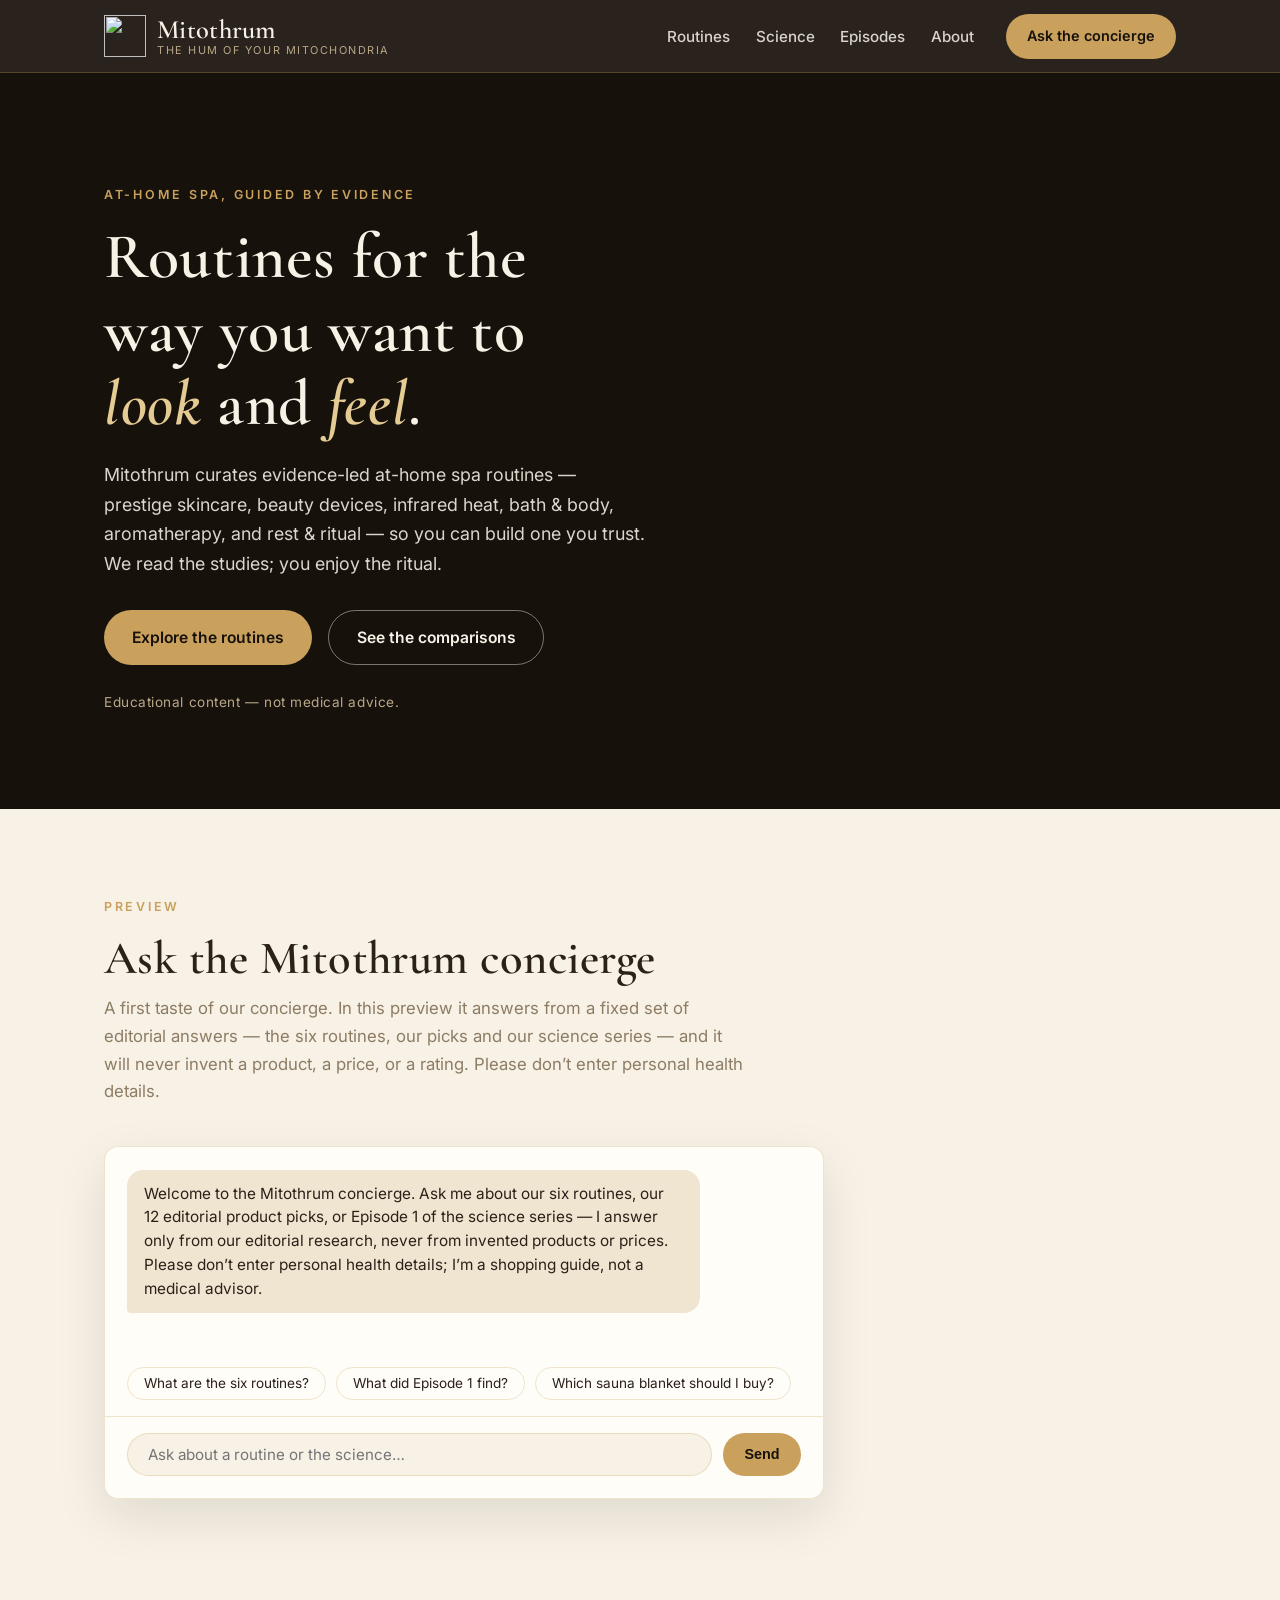
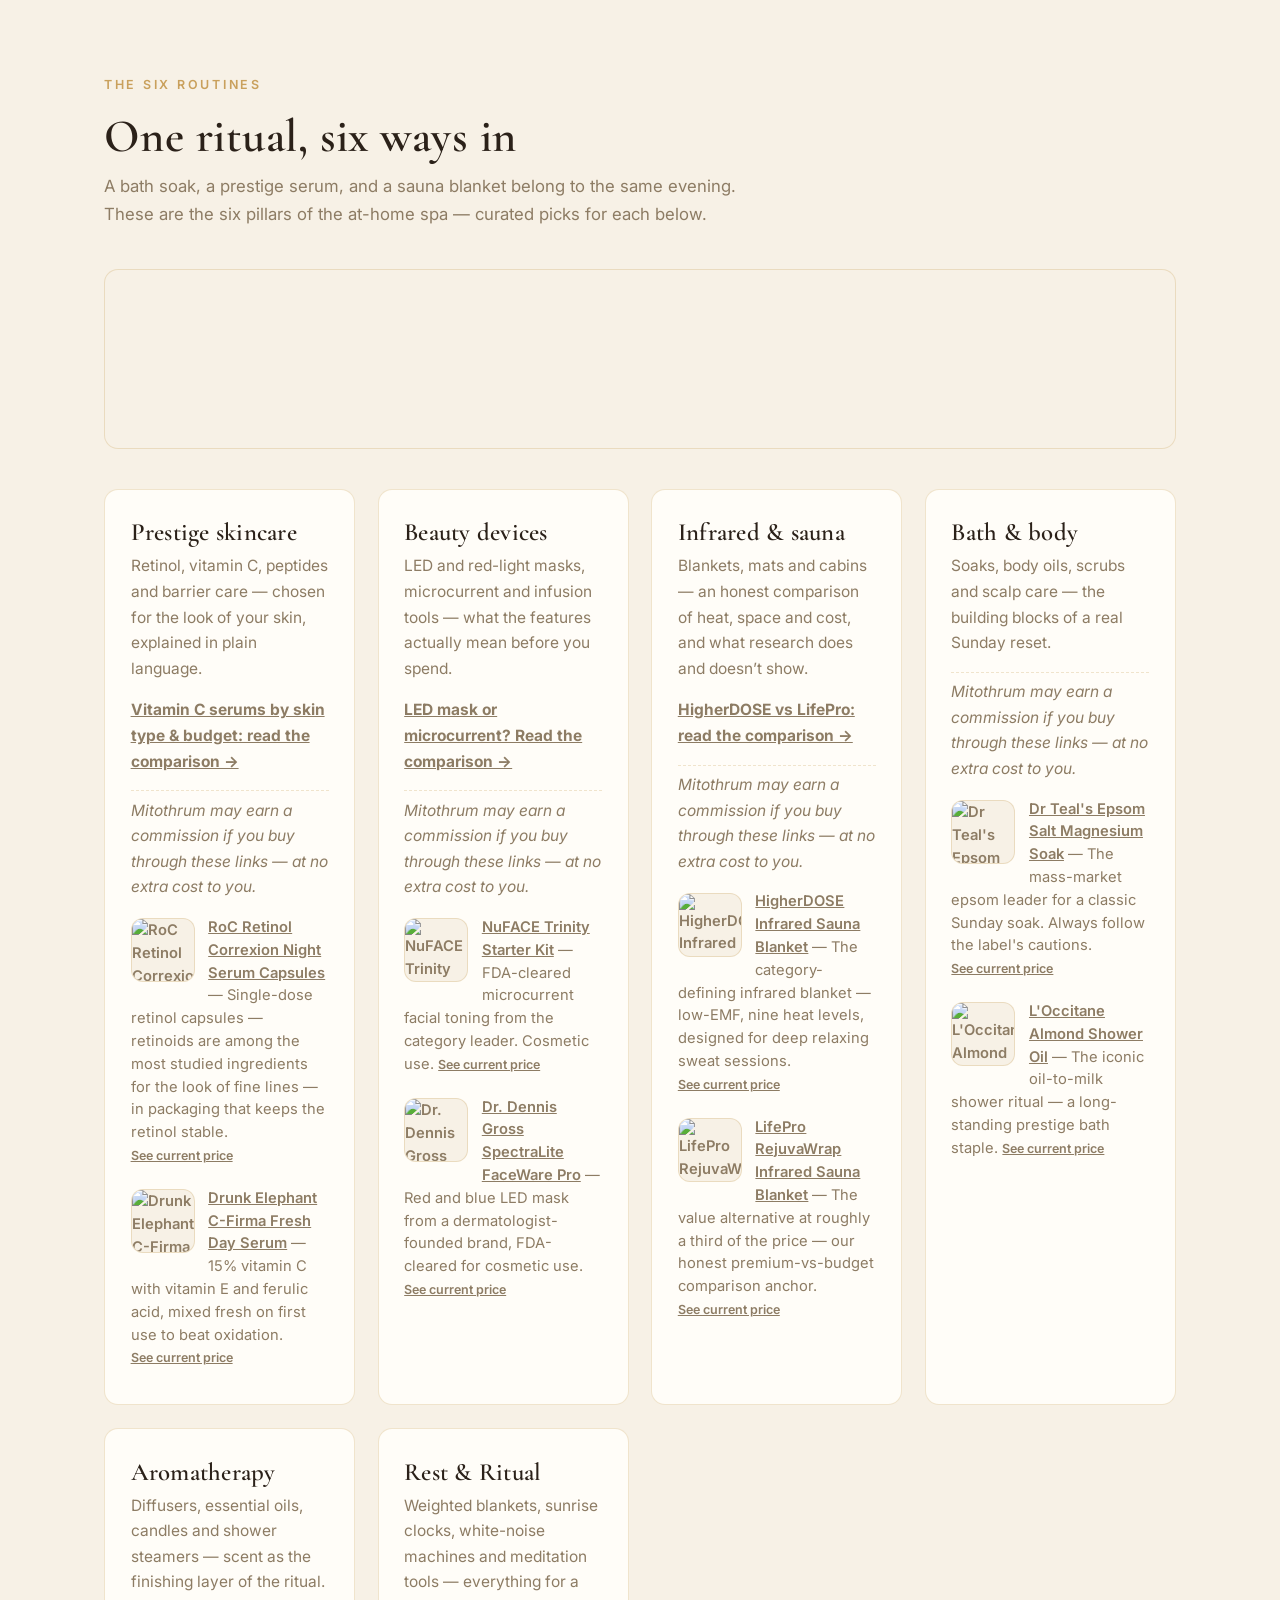
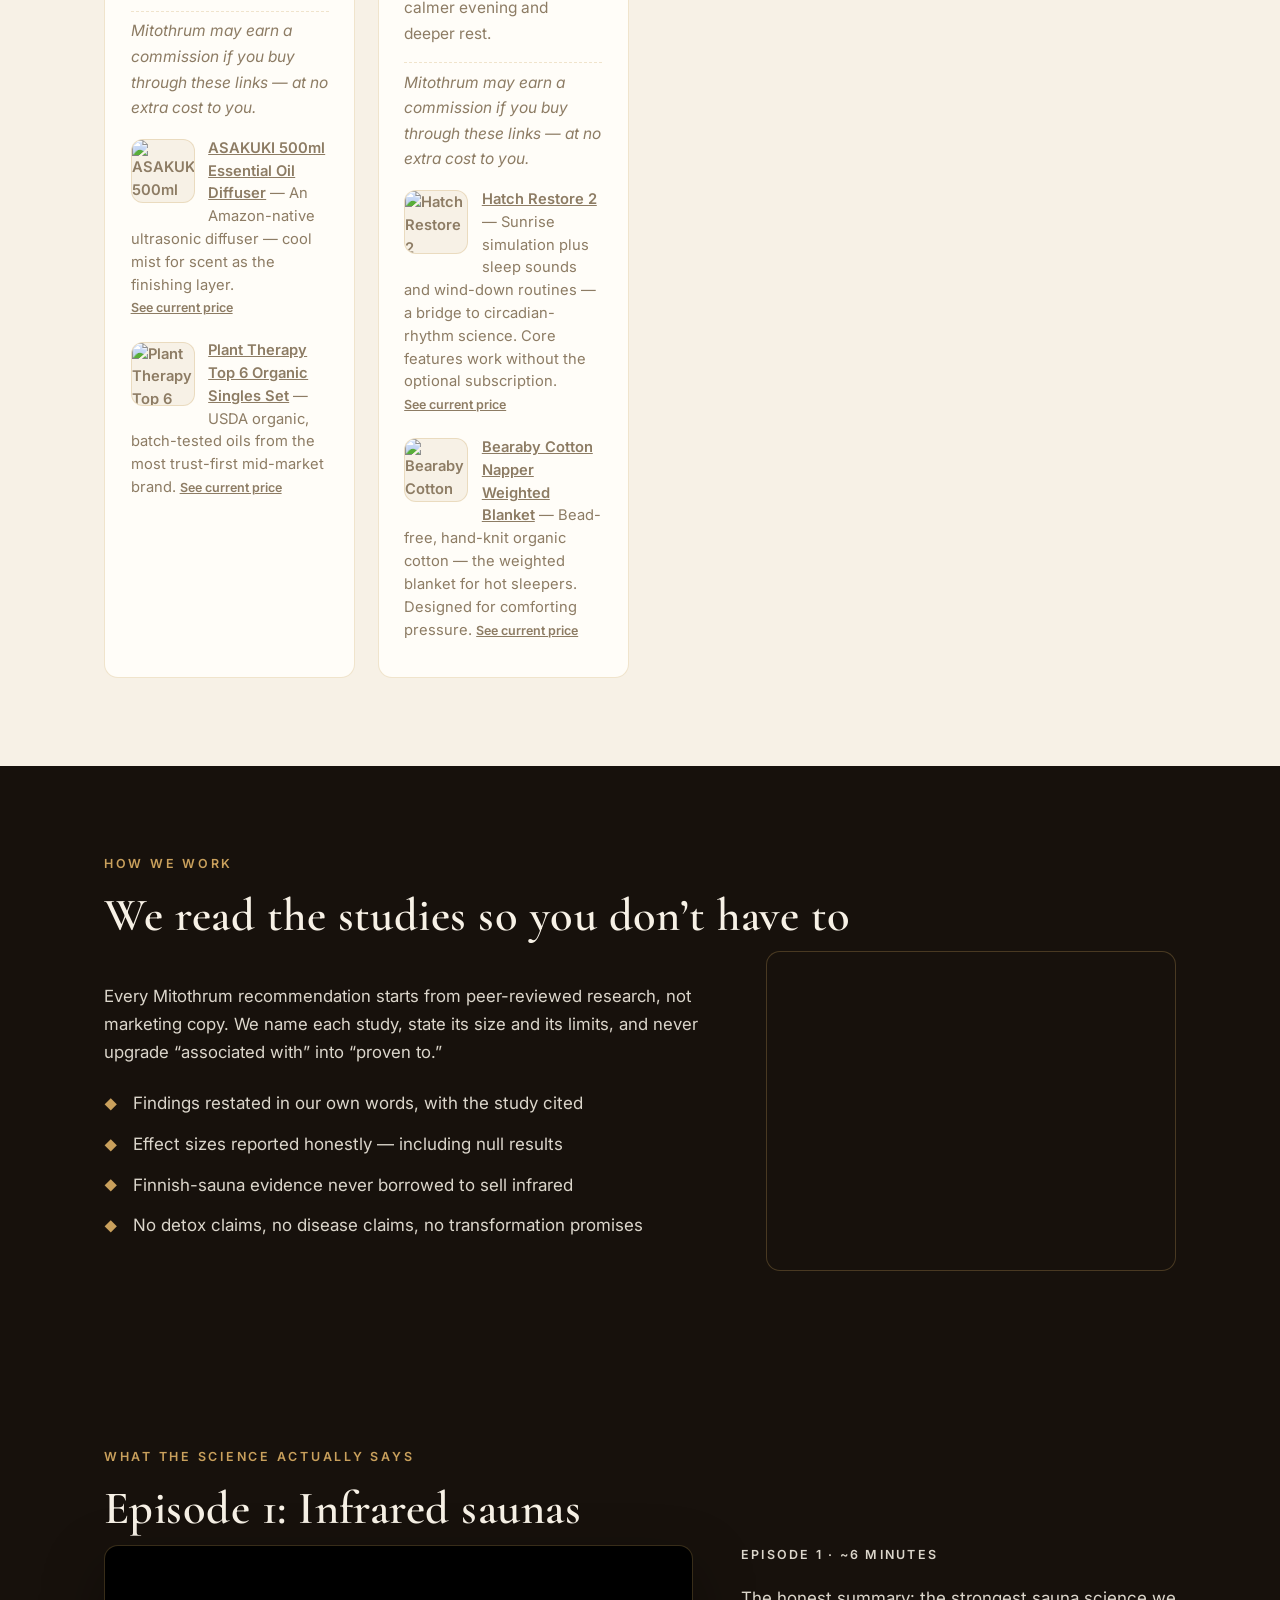
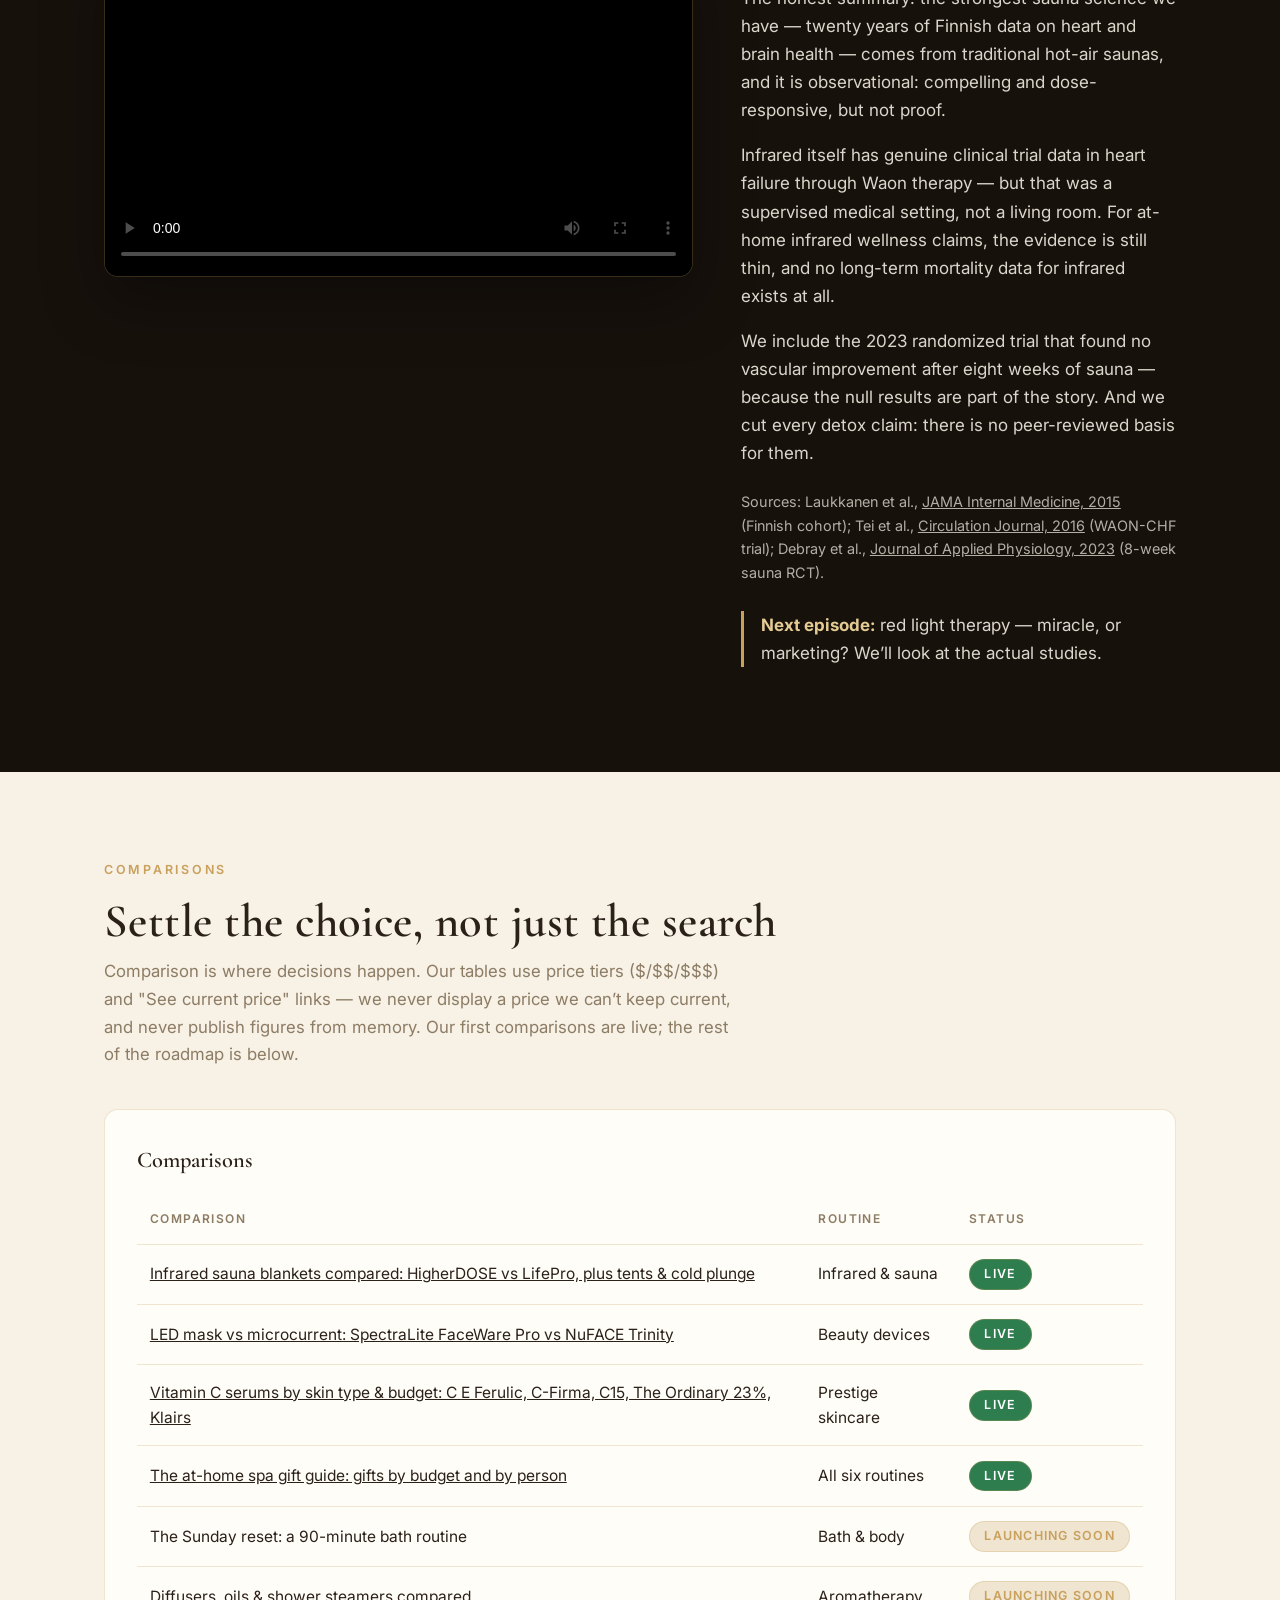
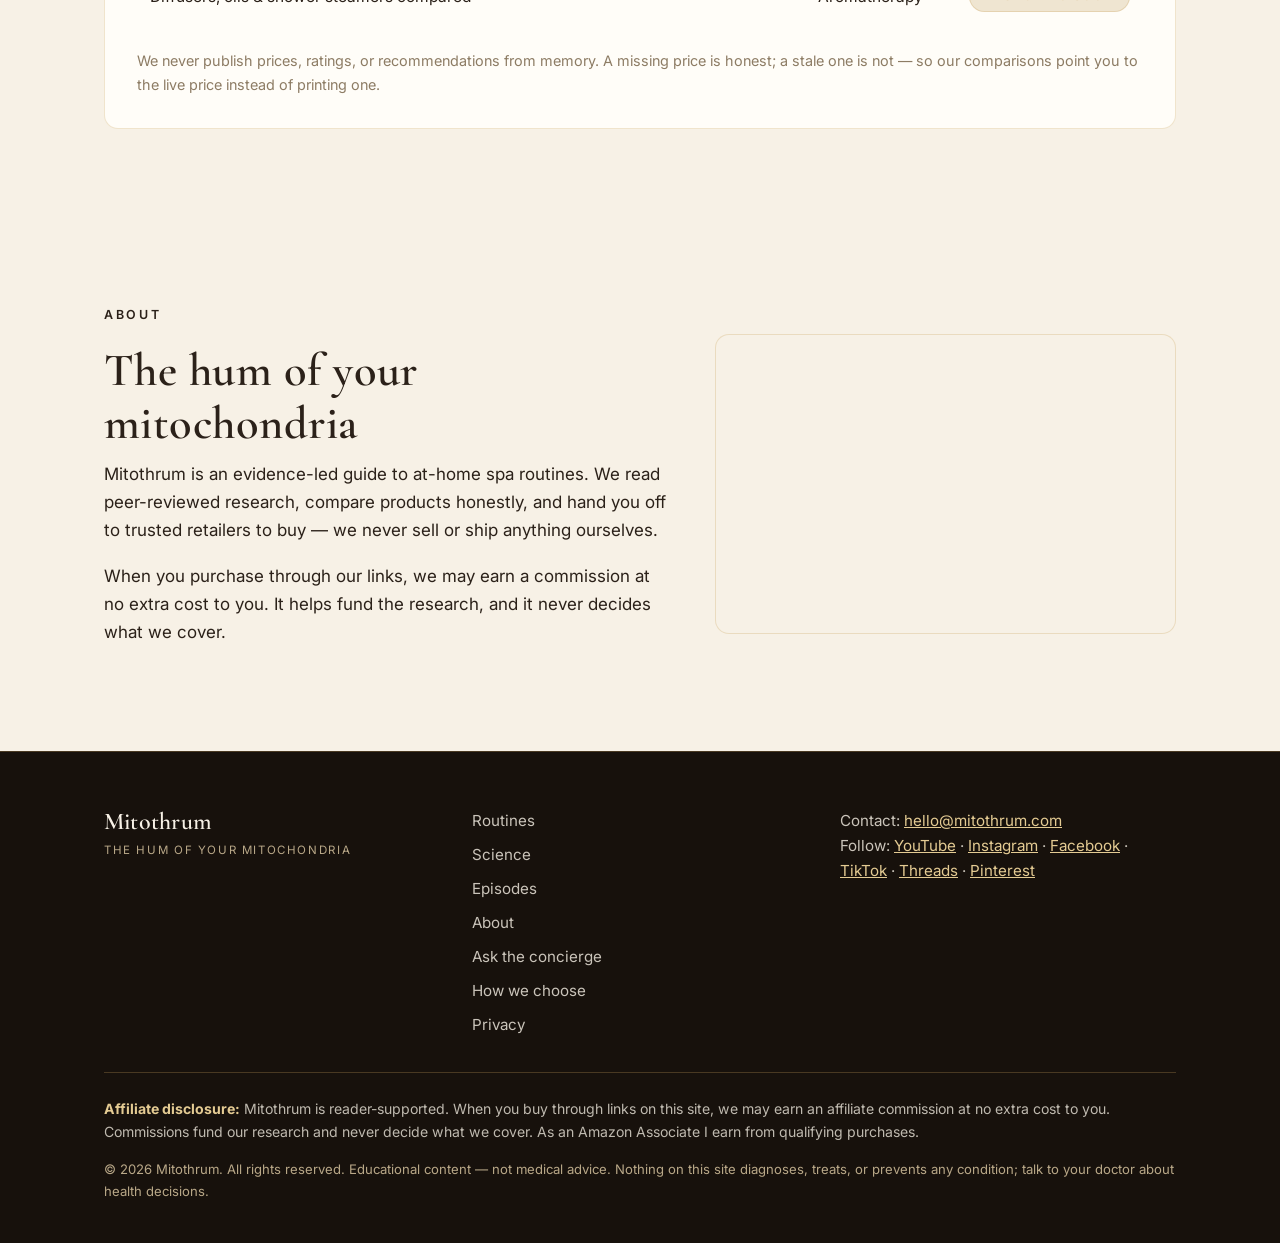
==== index.html @ eb9b4976 "Merge pull request #6 from mquinn52/routine-wording Use "routine" on search and navigation surfaces;" ====
<!DOCTYPE html>
<html lang="en">
<head>
<!-- Google Analytics 4 — loads only if the visitor has not opted out
     (Global Privacy Control signal or the opt-out on privacy.html). -->
<script>
  (function () {
    var optedOut = false;
    try { optedOut = localStorage.getItem('mt_analytics_optout') === '1'; } catch (e) {}
    if (navigator.globalPrivacyControl === true || optedOut) {
      window.gtag = function () {};
      return;
    }
    var s = document.createElement('script');
    s.async = true;
    s.src = 'https://www.googletagmanager.com/gtag/js?id=G-WT5J9GGNLF';
    document.head.appendChild(s);
    window.dataLayer = window.dataLayer || [];
    window.gtag = function () { dataLayer.push(arguments); };
    gtag('js', new Date());
    gtag('config', 'G-WT5J9GGNLF');
  })();
</script>
  <meta charset="UTF-8">
  <meta name="viewport" content="width=device-width, initial-scale=1.0">
  <meta name='impact-site-verification' value='788886a2-dd7c-474f-9dd1-61ce63d17f72'>
  <meta name="fo-verify" content="0272a5e9-9415-4978-af82-903f28641d34" />
  <meta name="p:domain_verify" content="9ca107a20935ddf5d4f38de25c0911fb"/>
  <title>Mitothrum — At-Home Spa Routines, Guided by Honest Science</title>
  <meta name="description" content="Mitothrum is an evidence-led guide to at-home spa routines: prestige skincare, beauty devices, infrared heat, bath & body, aromatherapy, and rest & ritual. We read the studies; you enjoy the ritual.">
  <meta property="og:type" content="website">
  <meta property="og:title" content="Mitothrum — At-Home Spa Routines, Guided by Honest Science">
  <meta property="og:description" content="Evidence-led at-home spa routines: prestige skincare, beauty devices, infrared heat, bath & body, aromatherapy, rest & ritual. The hum of your mitochondria.">
  <meta property="og:url" content="https://mitothrum.com/">
  <meta property="og:image" content="https://mitothrum.com/media/hero.jpg">
  <meta name="twitter:card" content="summary_large_image">
  <link rel="canonical" href="https://mitothrum.com/">
  <link rel="preconnect" href="https://fonts.googleapis.com">
  <link rel="preconnect" href="https://fonts.gstatic.com" crossorigin>
  <link href="https://fonts.googleapis.com/css2?family=Cormorant+Garamond:ital,wght@0,500;0,600;0,700;1,500&family=Inter:wght@400;500;600&display=swap" rel="stylesheet">
  <link rel="stylesheet" href="styles.css">
  <link rel="icon" type="image/svg+xml" href="media/logo/favicon.svg">
  <link rel="icon" type="image/png" sizes="64x64" href="media/logo/favicon-64.png">
  <link rel="apple-touch-icon" href="media/logo/apple-touch-icon-180.png">
  <script type="application/ld+json">
  {
    "@context": "https://schema.org",
    "@type": "Organization",
    "@id": "https://mitothrum.com/#organization",
    "name": "Mitothrum",
    "slogan": "the hum of your mitochondria",
    "url": "https://mitothrum.com/",
    "description": "Evidence-led guide to at-home spa routines: prestige skincare, beauty devices, infrared heat, bath & body, aromatherapy, and rest & ritual.",
    "logo": "https://mitothrum.com/media/logo/mitothrum-mark-amber-1024.png",
    "email": "hello@mitothrum.com",
    "sameAs": [
          "https://www.youtube.com/channel/UCDR4wFZ13u6q9YlQx64u39Q",
          "https://www.instagram.com/mitothrum/",
          "https://www.facebook.com/profile.php?id=61595777690292",
          "https://www.tiktok.com/@mitothrum",
          "https://www.threads.com/@mitothrum",
          "https://www.pinterest.com/Mitothrum/"
    ]
  }
  </script>
  <script type="application/ld+json">
  {
    "@context": "https://schema.org",
    "@type": "WebSite",
    "name": "Mitothrum",
    "url": "https://mitothrum.com/",
    "description": "At-home spa routines, guided by honest science."
  }
  </script>
</head>
<body>

  <header class="site-header" id="top">
    <div class="header-inner">
      <a class="wordmark" href="#top" aria-label="Mitothrum home">
        <img class="wordmark-mark" src="media/logo/mitothrum-mark-amber.svg" alt="" width="42" height="42">
        <span class="wordmark-text">
          <span class="wordmark-name">Mitothrum</span>
          <span class="wordmark-tag">the hum of your mitochondria</span>
        </span>
      </a>
      <nav class="main-nav" aria-label="Primary">
        <a href="#rituals">Routines</a>
        <a href="#science">Science</a>
        <a href="#episodes">Episodes</a>
        <a href="#about">About</a>
      </nav>
      <a class="btn btn-gold btn-small" href="#concierge">Ask the concierge</a>
    </div>
  </header>

  <main>
    <!-- HERO -->
    <section class="hero" aria-label="Introduction">
      <div class="hero-bg" role="img" aria-label="Warm abstract glow of a sauna, with smooth stones and soft steam"></div>
      <div class="hero-content">
        <p class="eyebrow">At-home spa, guided by evidence</p>
        <h1>Routines for the way you want to <em>look</em> and <em>feel</em>.</h1>
        <p class="lede">Mitothrum curates evidence-led at-home spa routines — prestige skincare, beauty devices, infrared heat, bath &amp; body, aromatherapy, and rest &amp; ritual — so you can build one you trust. We read the studies; you enjoy the ritual.</p>
        <div class="hero-ctas">
          <a class="btn btn-gold" href="#rituals">Explore the routines</a>
          <a class="btn btn-ghost" href="#compare">See the comparisons</a>
        </div>
        <p class="hero-note">Educational content — not medical advice.</p>
      </div>
    </section>

    <!-- CONCIERGE -->
    <section class="section section-cream" id="concierge" aria-label="Ask the concierge">
      <div class="wrap">
        <p class="eyebrow">Preview</p>
        <h2>Ask the Mitothrum concierge</h2>
        <p class="section-sub">A first taste of our concierge. In this preview it answers from a fixed set of editorial answers — the six routines, our picks and our science series — and it will never invent a product, a price, or a rating. Please don&rsquo;t enter personal health details.</p>
        <div class="chat" role="log" aria-live="polite" aria-label="Concierge conversation">
          <div class="chat-messages" id="chatMessages"></div>
          <div class="chat-suggest" id="chatSuggest">
            <button type="button" data-q="What are the six routines?">What are the six routines?</button>
            <button type="button" data-q="What did Episode 1 find about infrared saunas?">What did Episode 1 find?</button>
            <button type="button" data-q="Which sauna blanket should I buy?">Which sauna blanket should I buy?</button>
          </div>
          <form class="chat-input" id="chatForm">
            <label class="visually-hidden" for="chatText">Ask the concierge</label>
            <input type="text" id="chatText" placeholder="Ask about a routine or the science…" autocomplete="off" maxlength="300">
            <button type="submit" class="btn btn-gold btn-small">Send</button>
          </form>
          <form class="chat-email is-hidden" id="emailForm" aria-label="Notify me when the full concierge launches">
            <p>Get notified when the full concierge — with comparison guides — launches:</p>
            <label class="visually-hidden" for="emailInput">Email address</label>
            <input type="email" id="emailInput" placeholder="you@example.com" required>
            <button type="submit" class="btn btn-gold btn-small">Notify me</button>
            <p class="email-msg" id="emailMsg" role="status"></p>
          </form>
        </div>
      </div>
    </section>

    <!-- RITUALS -->
    <section class="section section-cream" id="rituals" aria-label="The six routines">
      <div class="wrap">
        <p class="eyebrow">The six routines</p>
        <h2>One ritual, six ways in</h2>
        <p class="section-sub">A bath soak, a prestige serum, and a sauna blanket belong to the same evening. These are the six pillars of the at-home spa — curated picks for each below.</p>
        <div class="ritual-banner" role="img" aria-label="Smooth dark river stones with warm amber light"></div>
        <div class="cards">
          <article class="card">
            <h3>Prestige skincare</h3>
            <p>Retinol, vitamin C, peptides and barrier care — chosen for the look of your skin, explained in plain language.</p>
            <p><a href="vitamin-c-serums.html"><strong>Vitamin C serums by skin type &amp; budget: read the comparison &rarr;</strong></a></p>
            <p class="pick-disclosure">Mitothrum may earn a commission if you buy through these links — at no extra cost to you.</p>
            <ul class="card-picks">
              <li><a href="https://www.amazon.com/RoC-Retinol-Correxion-Smoothing-Capsules/dp/B088419TZG?crid=EIC8WT83A6K9&dib=eyJ2IjoiMSJ9.[base64].FIcFrbz10QWFQMbLdH3EPBLk52egBI8Q5Wx6mAVDtks&dib_tag=se&keywords=RoC%2BRetinol%2BCorrexion%2BLine%2BSmoothing%2BNight%2BSerum%2BCapsules%2B%2830%2Bct%29&nsdOptOutParam=true&qid=1792440159&rdc=1&sprefix=roc%2Bretinol%2Bcorrexion%2Bline%2Bsmoothing%2Bnight%2Bserum%2Bcapsules%2B30%2Bct%2B%2Caps%2C156&sr=8-1&th=1&linkCode=ll2&tag=mitothrum-20&linkId=76cfe18a3e48d226be4d7cee89d144fa&language=en_US&gaOptInStatus=true&ref_=as_li_ss_tl" target="_blank" rel="noopener sponsored" aria-label="RoC Retinol Correxion Night Serum Capsules"><img class="pick-thumb" src="media/products/media-generation-roc-retinol-capsules-0-9dfc5b58-6dfe-450e-bfbd-21acecd043dd.webp" alt="RoC Retinol Correxion Night Serum Capsules" loading="lazy"></a><a href="https://www.amazon.com/RoC-Retinol-Correxion-Smoothing-Capsules/dp/B088419TZG?crid=EIC8WT83A6K9&dib=eyJ2IjoiMSJ9.[base64].FIcFrbz10QWFQMbLdH3EPBLk52egBI8Q5Wx6mAVDtks&dib_tag=se&keywords=RoC%2BRetinol%2BCorrexion%2BLine%2BSmoothing%2BNight%2BSerum%2BCapsules%2B%2830%2Bct%29&nsdOptOutParam=true&qid=1792440159&rdc=1&sprefix=roc%2Bretinol%2Bcorrexion%2Bline%2Bsmoothing%2Bnight%2Bserum%2Bcapsules%2B30%2Bct%2B%2Caps%2C156&sr=8-1&th=1&linkCode=ll2&tag=mitothrum-20&linkId=76cfe18a3e48d226be4d7cee89d144fa&language=en_US&gaOptInStatus=true&ref_=as_li_ss_tl" target="_blank" rel="noopener sponsored">RoC Retinol Correxion Night Serum Capsules</a> — Single-dose retinol capsules — retinoids are among the most studied ingredients for the look of fine lines — in packaging that keeps the retinol stable. <span class="price-note"><a href="https://www.amazon.com/RoC-Retinol-Correxion-Smoothing-Capsules/dp/B088419TZG?crid=EIC8WT83A6K9&dib=eyJ2IjoiMSJ9.[base64].FIcFrbz10QWFQMbLdH3EPBLk52egBI8Q5Wx6mAVDtks&dib_tag=se&keywords=RoC%2BRetinol%2BCorrexion%2BLine%2BSmoothing%2BNight%2BSerum%2BCapsules%2B%2830%2Bct%29&nsdOptOutParam=true&qid=1792440159&rdc=1&sprefix=roc%2Bretinol%2Bcorrexion%2Bline%2Bsmoothing%2Bnight%2Bserum%2Bcapsules%2B30%2Bct%2B%2Caps%2C156&sr=8-1&th=1&linkCode=ll2&tag=mitothrum-20&linkId=76cfe18a3e48d226be4d7cee89d144fa&language=en_US&gaOptInStatus=true&ref_=as_li_ss_tl" target="_blank" rel="noopener sponsored">See current price</a></span></li>
              <li><a href="https://www.amazon.com/Drunk-Elephant-C-Firma-Fresh-Serum/dp/B09B4B1ZJQ?crid=1PA6LKJZMUO7F&dib=eyJ2IjoiMSJ9.[base64].eDxDPtwUYbG3skC0XPbWd0-Y4veH0Zq4lCCrPnhmiro&dib_tag=se&keywords=Drunk+Elephant+C-Firma+Fresh+Day+Serum+%2828+ml%29&nsdOptOutParam=true&qid=1792440325&s=beauty&sprefix=drunk+elephant+c-firma+fresh+day+serum+28+ml+%2Cbeauty%2C203&sr=1-1&linkCode=ll2&tag=mitothrum-20&linkId=cdbe581333475395462fec1bd41ec329&language=en_US&gaOptInStatus=true&ref_=as_li_ss_tl" target="_blank" rel="noopener sponsored" aria-label="Drunk Elephant C-Firma Fresh Day Serum"><img class="pick-thumb" src="media/products/media-generation-drunk-elephant-c-firma-0-76cd056a-d45b-4b9c-8b21-c9b520e342b5.webp" alt="Drunk Elephant C-Firma Fresh Day Serum" loading="lazy"></a><a href="https://www.amazon.com/Drunk-Elephant-C-Firma-Fresh-Serum/dp/B09B4B1ZJQ?crid=1PA6LKJZMUO7F&dib=eyJ2IjoiMSJ9.[base64].eDxDPtwUYbG3skC0XPbWd0-Y4veH0Zq4lCCrPnhmiro&dib_tag=se&keywords=Drunk+Elephant+C-Firma+Fresh+Day+Serum+%2828+ml%29&nsdOptOutParam=true&qid=1792440325&s=beauty&sprefix=drunk+elephant+c-firma+fresh+day+serum+28+ml+%2Cbeauty%2C203&sr=1-1&linkCode=ll2&tag=mitothrum-20&linkId=cdbe581333475395462fec1bd41ec329&language=en_US&gaOptInStatus=true&ref_=as_li_ss_tl" target="_blank" rel="noopener sponsored">Drunk Elephant C-Firma Fresh Day Serum</a> — 15% vitamin C with vitamin E and ferulic acid, mixed fresh on first use to beat oxidation. <span class="price-note"><a href="https://www.amazon.com/Drunk-Elephant-C-Firma-Fresh-Serum/dp/B09B4B1ZJQ?crid=1PA6LKJZMUO7F&dib=eyJ2IjoiMSJ9.[base64].eDxDPtwUYbG3skC0XPbWd0-Y4veH0Zq4lCCrPnhmiro&dib_tag=se&keywords=Drunk+Elephant+C-Firma+Fresh+Day+Serum+%2828+ml%29&nsdOptOutParam=true&qid=1792440325&s=beauty&sprefix=drunk+elephant+c-firma+fresh+day+serum+28+ml+%2Cbeauty%2C203&sr=1-1&linkCode=ll2&tag=mitothrum-20&linkId=cdbe581333475395462fec1bd41ec329&language=en_US&gaOptInStatus=true&ref_=as_li_ss_tl" target="_blank" rel="noopener sponsored">See current price</a></span></li>
            </ul>
          </article>
          <article class="card">
            <h3>Beauty devices</h3>
            <p>LED and red-light masks, microcurrent and infusion tools — what the features actually mean before you spend.</p>
            <p><a href="led-mask-vs-microcurrent.html"><strong>LED mask or microcurrent? Read the comparison &rarr;</strong></a></p>
            <p class="pick-disclosure">Mitothrum may earn a commission if you buy through these links — at no extra cost to you.</p>
            <ul class="card-picks">
              <li><a href="https://www.amazon.com/dp/B00GG5IZWS?&linkCode=ll2&tag=mitothrum-20&linkId=c319ee45ddc635fd5e302a4e51820b0f&language=en_US&gaOptInStatus=true&ref_=as_li_ss_tl" target="_blank" rel="noopener sponsored" aria-label="NuFACE Trinity Starter Kit"><img class="pick-thumb" src="media/products/media-generation-nuface-trinity-0-33cd733f-d71a-46c5-a157-5b855c364698.jpg" alt="NuFACE Trinity Starter Kit" loading="lazy"></a><a href="https://www.amazon.com/dp/B00GG5IZWS?&linkCode=ll2&tag=mitothrum-20&linkId=c319ee45ddc635fd5e302a4e51820b0f&language=en_US&gaOptInStatus=true&ref_=as_li_ss_tl" target="_blank" rel="noopener sponsored">NuFACE Trinity Starter Kit</a> — FDA-cleared microcurrent facial toning from the category leader. Cosmetic use. <span class="price-note"><a href="https://www.amazon.com/dp/B00GG5IZWS?&linkCode=ll2&tag=mitothrum-20&linkId=c319ee45ddc635fd5e302a4e51820b0f&language=en_US&gaOptInStatus=true&ref_=as_li_ss_tl" target="_blank" rel="noopener sponsored">See current price</a></span></li>
              <li><a href="https://www.amazon.com/dp/B08NCRHNW9?&linkCode=ll2&tag=mitothrum-20&linkId=62ac586ecb1691830c20df595e198be3&language=en_US&gaOptInStatus=true&ref_=as_li_ss_tl" target="_blank" rel="noopener sponsored" aria-label="Dr. Dennis Gross SpectraLite FaceWare Pro"><img class="pick-thumb" src="media/products/media-generation-spectralite-pro-0-41b42ae5-22a7-4b56-babd-48b72534f196.jpg" alt="Dr. Dennis Gross SpectraLite FaceWare Pro" loading="lazy"></a><a href="https://www.amazon.com/dp/B08NCRHNW9?&linkCode=ll2&tag=mitothrum-20&linkId=62ac586ecb1691830c20df595e198be3&language=en_US&gaOptInStatus=true&ref_=as_li_ss_tl" target="_blank" rel="noopener sponsored">Dr. Dennis Gross SpectraLite FaceWare Pro</a> — Red and blue LED mask from a dermatologist-founded brand, FDA-cleared for cosmetic use. <span class="price-note"><a href="https://www.amazon.com/dp/B08NCRHNW9?&linkCode=ll2&tag=mitothrum-20&linkId=62ac586ecb1691830c20df595e198be3&language=en_US&gaOptInStatus=true&ref_=as_li_ss_tl" target="_blank" rel="noopener sponsored">See current price</a></span></li>
            </ul>
          </article>
          <article class="card">
            <h3>Infrared &amp; sauna</h3>
            <p>Blankets, mats and cabins — an honest comparison of heat, space and cost, and what research does and doesn&rsquo;t show.</p>
            <p><a href="sauna-blanket-comparison.html"><strong>HigherDOSE vs LifePro: read the comparison &rarr;</strong></a></p>
            <p class="pick-disclosure">Mitothrum may earn a commission if you buy through these links — at no extra cost to you.</p>
            <ul class="card-picks">
              <li><a href="https://www.amazon.com/HigherDOSE-Infrared-Sauna-Blanket-Portable/dp/B09M8YQ4KB?crid=1IMLSSC6V1A1U&dib=eyJ2IjoiMSJ9.[base64].fZ5yHH3YEMBWOm_w4pj9z4V5aRPC_NkK6mQUkjLnQSs&dib_tag=se&keywords=higherdose+infrared+sauna+blanket&qid=1792440010&sprefix=HigherDOSE+Infrared+Sauna+Blanket%2Caps%2C145&sr=8-1&linkCode=ll2&tag=mitothrum-20&linkId=de0ff5c58b702b472f39dd2571691c56&language=en_US&gaOptInStatus=true&ref_=as_li_ss_tl" target="_blank" rel="noopener sponsored" aria-label="HigherDOSE Infrared Sauna Blanket"><img class="pick-thumb" src="media/products/media-generation-higherdose-sauna-blanket-0-f809e22d-cffb-449b-9360-7dbcaae91c86.webp" alt="HigherDOSE Infrared Sauna Blanket" loading="lazy"></a><a href="https://www.amazon.com/HigherDOSE-Infrared-Sauna-Blanket-Portable/dp/B09M8YQ4KB?crid=1IMLSSC6V1A1U&dib=eyJ2IjoiMSJ9.[base64].fZ5yHH3YEMBWOm_w4pj9z4V5aRPC_NkK6mQUkjLnQSs&dib_tag=se&keywords=higherdose+infrared+sauna+blanket&qid=1792440010&sprefix=HigherDOSE+Infrared+Sauna+Blanket%2Caps%2C145&sr=8-1&linkCode=ll2&tag=mitothrum-20&linkId=de0ff5c58b702b472f39dd2571691c56&language=en_US&gaOptInStatus=true&ref_=as_li_ss_tl" target="_blank" rel="noopener sponsored">HigherDOSE Infrared Sauna Blanket</a> — The category-defining infrared blanket — low-EMF, nine heat levels, designed for deep relaxing sweat sessions. <span class="price-note"><a href="https://www.amazon.com/HigherDOSE-Infrared-Sauna-Blanket-Portable/dp/B09M8YQ4KB?crid=1IMLSSC6V1A1U&dib=eyJ2IjoiMSJ9.[base64].fZ5yHH3YEMBWOm_w4pj9z4V5aRPC_NkK6mQUkjLnQSs&dib_tag=se&keywords=higherdose+infrared+sauna+blanket&qid=1792440010&sprefix=HigherDOSE+Infrared+Sauna+Blanket%2Caps%2C145&sr=8-1&linkCode=ll2&tag=mitothrum-20&linkId=de0ff5c58b702b472f39dd2571691c56&language=en_US&gaOptInStatus=true&ref_=as_li_ss_tl" target="_blank" rel="noopener sponsored">See current price</a></span></li>
              <li><a href="https://www.amazon.com/LifePro-Far-Infrared-Sauna-Blanket/dp/B09PSKN6X3?crid=H8IP6UKUSCM&dib=eyJ2IjoiMSJ9.[base64].Y9mDLf-uJkjhC00_HIqLLi2DVUzywxp5OMWp5cqfts8&dib_tag=se&keywords=LifePro%2BRejuvaWrap%2BInfrared%2BSauna%2BBlanket&qid=1792440080&sprefix=lifepro%2Brejuvawrap%2Binfrared%2Bsauna%2Bblanket%2Caps%2C240&sr=8-1&th=1&linkCode=ll2&tag=mitothrum-20&linkId=eabb5a66295c99e1bf7f9a6308cdafbe&language=en_US&gaOptInStatus=true&ref_=as_li_ss_tl" target="_blank" rel="noopener sponsored" aria-label="LifePro RejuvaWrap Infrared Sauna Blanket"><img class="pick-thumb" src="media/products/media-generation-lifepro-rejuvawrap-0-305f83d7-1439-4c11-97c5-aca9445766bd.webp" alt="LifePro RejuvaWrap Infrared Sauna Blanket" loading="lazy"></a><a href="https://www.amazon.com/LifePro-Far-Infrared-Sauna-Blanket/dp/B09PSKN6X3?crid=H8IP6UKUSCM&dib=eyJ2IjoiMSJ9.[base64].Y9mDLf-uJkjhC00_HIqLLi2DVUzywxp5OMWp5cqfts8&dib_tag=se&keywords=LifePro%2BRejuvaWrap%2BInfrared%2BSauna%2BBlanket&qid=1792440080&sprefix=lifepro%2Brejuvawrap%2Binfrared%2Bsauna%2Bblanket%2Caps%2C240&sr=8-1&th=1&linkCode=ll2&tag=mitothrum-20&linkId=eabb5a66295c99e1bf7f9a6308cdafbe&language=en_US&gaOptInStatus=true&ref_=as_li_ss_tl" target="_blank" rel="noopener sponsored">LifePro RejuvaWrap Infrared Sauna Blanket</a> — The value alternative at roughly a third of the price — our honest premium-vs-budget comparison anchor. <span class="price-note"><a href="https://www.amazon.com/LifePro-Far-Infrared-Sauna-Blanket/dp/B09PSKN6X3?crid=H8IP6UKUSCM&dib=eyJ2IjoiMSJ9.[base64].Y9mDLf-uJkjhC00_HIqLLi2DVUzywxp5OMWp5cqfts8&dib_tag=se&keywords=LifePro%2BRejuvaWrap%2BInfrared%2BSauna%2BBlanket&qid=1792440080&sprefix=lifepro%2Brejuvawrap%2Binfrared%2Bsauna%2Bblanket%2Caps%2C240&sr=8-1&th=1&linkCode=ll2&tag=mitothrum-20&linkId=eabb5a66295c99e1bf7f9a6308cdafbe&language=en_US&gaOptInStatus=true&ref_=as_li_ss_tl" target="_blank" rel="noopener sponsored">See current price</a></span></li>
            </ul>
          </article>
          <article class="card">
            <h3>Bath &amp; body</h3>
            <p>Soaks, body oils, scrubs and scalp care — the building blocks of a real Sunday reset.</p>
            <p class="pick-disclosure">Mitothrum may earn a commission if you buy through these links — at no extra cost to you.</p>
            <ul class="card-picks">
              <li><a href="https://www.amazon.com/dp/B098QFFBZT?&linkCode=ll2&tag=mitothrum-20&linkId=d52c294d2826b874ad7021b5099a907d&language=en_US&gaOptInStatus=true&ref_=as_li_ss_tl" target="_blank" rel="noopener sponsored" aria-label="Dr Teal's Epsom Salt Magnesium Soak"><img class="pick-thumb" src="media/products/media-generation-dr-teals-epsom-0-1c30dc2d-c76e-45a9-aa3d-f70492c24d5b.jpg" alt="Dr Teal's Epsom Salt Magnesium Soak" loading="lazy"></a><a href="https://www.amazon.com/dp/B098QFFBZT?&linkCode=ll2&tag=mitothrum-20&linkId=d52c294d2826b874ad7021b5099a907d&language=en_US&gaOptInStatus=true&ref_=as_li_ss_tl" target="_blank" rel="noopener sponsored">Dr Teal's Epsom Salt Magnesium Soak</a> — The mass-market epsom leader for a classic Sunday soak. Always follow the label's cautions. <span class="price-note"><a href="https://www.amazon.com/dp/B098QFFBZT?&linkCode=ll2&tag=mitothrum-20&linkId=d52c294d2826b874ad7021b5099a907d&language=en_US&gaOptInStatus=true&ref_=as_li_ss_tl" target="_blank" rel="noopener sponsored">See current price</a></span></li>
              <li><a href="https://www.amazon.com/dp/B013FEIAVS?th=1&linkCode=ll2&tag=mitothrum-20&linkId=78147eb56f2801e2586ee1d712c7d2aa&language=en_US&gaOptInStatus=true&ref_=as_li_ss_tl" target="_blank" rel="noopener sponsored" aria-label="L'Occitane Almond Shower Oil"><img class="pick-thumb" src="media/products/media-generation-loccitane-shower-oil-0-1e1eb68e-8d68-4588-b66f-52ab38680811.jpg" alt="L'Occitane Almond Shower Oil" loading="lazy"></a><a href="https://www.amazon.com/dp/B013FEIAVS?th=1&linkCode=ll2&tag=mitothrum-20&linkId=78147eb56f2801e2586ee1d712c7d2aa&language=en_US&gaOptInStatus=true&ref_=as_li_ss_tl" target="_blank" rel="noopener sponsored">L'Occitane Almond Shower Oil</a> — The iconic oil-to-milk shower ritual — a long-standing prestige bath staple. <span class="price-note"><a href="https://www.amazon.com/dp/B013FEIAVS?th=1&linkCode=ll2&tag=mitothrum-20&linkId=78147eb56f2801e2586ee1d712c7d2aa&language=en_US&gaOptInStatus=true&ref_=as_li_ss_tl" target="_blank" rel="noopener sponsored">See current price</a></span></li>
            </ul>
          </article>
          <article class="card">
            <h3>Aromatherapy</h3>
            <p>Diffusers, essential oils, candles and shower steamers — scent as the finishing layer of the ritual.</p>
            <p class="pick-disclosure">Mitothrum may earn a commission if you buy through these links — at no extra cost to you.</p>
            <ul class="card-picks">
              <li><a href="https://www.amazon.com/ASAKUKI-Essential-Ultrasonic-Aromatherapy-Humidifier/dp/B073SWNZC1?dib=eyJ2IjoiMSJ9.[base64].4n0p8AZh4noCOIPq0-XrJeJKzUdj4BuNVUwjq0FRegw&dib_tag=se&keywords=ASAKUKI&qid=1792444687&sr=8-1&th=1&linkCode=ll2&tag=mitothrum-20&linkId=52fa198b14d593f3ca645d9fbbbe081a&language=en_US&gaOptInStatus=true&ref_=as_li_ss_tl" target="_blank" rel="noopener sponsored" aria-label="ASAKUKI 500ml Essential Oil Diffuser"><img class="pick-thumb" src="media/products/media-generation-asakuki-diffuser-0-966139c7-f904-45ee-9700-a30b3e0557c1.webp" alt="ASAKUKI 500ml Essential Oil Diffuser" loading="lazy"></a><a href="https://www.amazon.com/ASAKUKI-Essential-Ultrasonic-Aromatherapy-Humidifier/dp/B073SWNZC1?dib=eyJ2IjoiMSJ9.[base64].4n0p8AZh4noCOIPq0-XrJeJKzUdj4BuNVUwjq0FRegw&dib_tag=se&keywords=ASAKUKI&qid=1792444687&sr=8-1&th=1&linkCode=ll2&tag=mitothrum-20&linkId=52fa198b14d593f3ca645d9fbbbe081a&language=en_US&gaOptInStatus=true&ref_=as_li_ss_tl" target="_blank" rel="noopener sponsored">ASAKUKI 500ml Essential Oil Diffuser</a> — An Amazon-native ultrasonic diffuser — cool mist for scent as the finishing layer. <span class="price-note"><a href="https://www.amazon.com/ASAKUKI-Essential-Ultrasonic-Aromatherapy-Humidifier/dp/B073SWNZC1?dib=eyJ2IjoiMSJ9.[base64].4n0p8AZh4noCOIPq0-XrJeJKzUdj4BuNVUwjq0FRegw&dib_tag=se&keywords=ASAKUKI&qid=1792444687&sr=8-1&th=1&linkCode=ll2&tag=mitothrum-20&linkId=52fa198b14d593f3ca645d9fbbbe081a&language=en_US&gaOptInStatus=true&ref_=as_li_ss_tl" target="_blank" rel="noopener sponsored">See current price</a></span></li>
              <li><a href="https://www.amazon.com/Plant-Therapy-Certified-Essential-Oils/dp/B00J8O18TQ?crid=2C44E36OASKEF&dib=eyJ2IjoiMSJ9.[base64].VEjW4BYZwboa3_NfD0FoxGAgl0ny8ftfKqjbewpwkwo&dib_tag=se&keywords=plant+therapy&qid=1792445054&refinements=p_123%3A14428&rnid=85457740011&sprefix=plant+th%2Caps%2C172&sr=8-8&linkCode=ll2&tag=mitothrum-20&linkId=081a3b4bc8de245ecfe6597674ccba12&language=en_US&gaOptInStatus=true&ref_=as_li_ss_tl" target="_blank" rel="noopener sponsored" aria-label="Plant Therapy Top 6 Organic Singles Set"><img class="pick-thumb" src="media/products/media-generation-plant-therapy-oils-0-39d4e5fb-c94f-4c05-83f2-9df5e175b7d0.webp" alt="Plant Therapy Top 6 Organic Singles Set" loading="lazy"></a><a href="https://www.amazon.com/Plant-Therapy-Certified-Essential-Oils/dp/B00J8O18TQ?crid=2C44E36OASKEF&dib=eyJ2IjoiMSJ9.[base64].VEjW4BYZwboa3_NfD0FoxGAgl0ny8ftfKqjbewpwkwo&dib_tag=se&keywords=plant+therapy&qid=1792445054&refinements=p_123%3A14428&rnid=85457740011&sprefix=plant+th%2Caps%2C172&sr=8-8&linkCode=ll2&tag=mitothrum-20&linkId=081a3b4bc8de245ecfe6597674ccba12&language=en_US&gaOptInStatus=true&ref_=as_li_ss_tl" target="_blank" rel="noopener sponsored">Plant Therapy Top 6 Organic Singles Set</a> — USDA organic, batch-tested oils from the most trust-first mid-market brand. <span class="price-note"><a href="https://www.amazon.com/Plant-Therapy-Certified-Essential-Oils/dp/B00J8O18TQ?crid=2C44E36OASKEF&dib=eyJ2IjoiMSJ9.[base64].VEjW4BYZwboa3_NfD0FoxGAgl0ny8ftfKqjbewpwkwo&dib_tag=se&keywords=plant+therapy&qid=1792445054&refinements=p_123%3A14428&rnid=85457740011&sprefix=plant+th%2Caps%2C172&sr=8-8&linkCode=ll2&tag=mitothrum-20&linkId=081a3b4bc8de245ecfe6597674ccba12&language=en_US&gaOptInStatus=true&ref_=as_li_ss_tl" target="_blank" rel="noopener sponsored">See current price</a></span></li>
            </ul>
          </article>
          <article class="card">
            <h3>Rest &amp; Ritual</h3>
            <p>Weighted blankets, sunrise clocks, white-noise machines and meditation tools — everything for a calmer evening and deeper rest.</p>
            <p class="pick-disclosure">Mitothrum may earn a commission if you buy through these links — at no extra cost to you.</p>
            <ul class="card-picks">
              <li><a href="https://www.amazon.com/Hatch-Science-Backed-Circadian-screen-free-meditations/dp/B0DLLSCVZW?crid=2IP2ZDSUZEGQY&dib=eyJ2IjoiMSJ9.[base64].ZJX6jMm5juo-u_dyhkjwgYSIXTjlld3SrcRgzF8Jpis&dib_tag=se&keywords=Hatch%2BRestore%2B2%2B%28Sunrise%2BAlarm%2BClock%2B%2B%2BSound%2BMachine%29&nsdOptOutParam=true&qid=1792440833&s=home-garden&sprefix=hatch%2Brestore%2B2%2Bsunrise%2Balarm%2Bclock%2B%2B%2Bsound%2Bmachine%2B%2Cgarden%2C329&sr=1-1&th=1&linkCode=ll2&tag=mitothrum-20&linkId=2a2706386496b620f9a2f069e30d1ed9&language=en_US&gaOptInStatus=true&ref_=as_li_ss_tl" target="_blank" rel="noopener sponsored" aria-label="Hatch Restore 2"><img class="pick-thumb" src="media/products/media-generation-hatch-restore-0-7dc02686-8e9a-4b1c-b44c-5fa795902fa5.webp" alt="Hatch Restore 2" loading="lazy"></a><a href="https://www.amazon.com/Hatch-Science-Backed-Circadian-screen-free-meditations/dp/B0DLLSCVZW?crid=2IP2ZDSUZEGQY&dib=eyJ2IjoiMSJ9.[base64].ZJX6jMm5juo-u_dyhkjwgYSIXTjlld3SrcRgzF8Jpis&dib_tag=se&keywords=Hatch%2BRestore%2B2%2B%28Sunrise%2BAlarm%2BClock%2B%2B%2BSound%2BMachine%29&nsdOptOutParam=true&qid=1792440833&s=home-garden&sprefix=hatch%2Brestore%2B2%2Bsunrise%2Balarm%2Bclock%2B%2B%2Bsound%2Bmachine%2B%2Cgarden%2C329&sr=1-1&th=1&linkCode=ll2&tag=mitothrum-20&linkId=2a2706386496b620f9a2f069e30d1ed9&language=en_US&gaOptInStatus=true&ref_=as_li_ss_tl" target="_blank" rel="noopener sponsored">Hatch Restore 2</a> — Sunrise simulation plus sleep sounds and wind-down routines — a bridge to circadian-rhythm science. Core features work without the optional subscription. <span class="price-note"><a href="https://www.amazon.com/Hatch-Science-Backed-Circadian-screen-free-meditations/dp/B0DLLSCVZW?crid=2IP2ZDSUZEGQY&dib=eyJ2IjoiMSJ9.[base64].ZJX6jMm5juo-u_dyhkjwgYSIXTjlld3SrcRgzF8Jpis&dib_tag=se&keywords=Hatch%2BRestore%2B2%2B%28Sunrise%2BAlarm%2BClock%2B%2B%2BSound%2BMachine%29&nsdOptOutParam=true&qid=1792440833&s=home-garden&sprefix=hatch%2Brestore%2B2%2Bsunrise%2Balarm%2Bclock%2B%2B%2Bsound%2Bmachine%2B%2Cgarden%2C329&sr=1-1&th=1&linkCode=ll2&tag=mitothrum-20&linkId=2a2706386496b620f9a2f069e30d1ed9&language=en_US&gaOptInStatus=true&ref_=as_li_ss_tl" target="_blank" rel="noopener sponsored">See current price</a></span></li>
              <li><a href="https://www.amazon.com/dp/B0C1FBJGFR?th=1&linkCode=ll2&tag=mitothrum-20&linkId=0beefdc4e8c90c71a552251258f61aad&language=en_US&gaOptInStatus=true&ref_=as_li_ss_tl" target="_blank" rel="noopener sponsored" aria-label="Bearaby Cotton Napper Weighted Blanket"><img class="pick-thumb" src="media/products/media-generation-bearaby-napper-0-3d858517-5b7f-41da-8909-1c5da5ee3774.webp" alt="Bearaby Cotton Napper Weighted Blanket" loading="lazy"></a><a href="https://www.amazon.com/dp/B0C1FBJGFR?th=1&linkCode=ll2&tag=mitothrum-20&linkId=0beefdc4e8c90c71a552251258f61aad&language=en_US&gaOptInStatus=true&ref_=as_li_ss_tl" target="_blank" rel="noopener sponsored">Bearaby Cotton Napper Weighted Blanket</a> — Bead-free, hand-knit organic cotton — the weighted blanket for hot sleepers. Designed for comforting pressure. <span class="price-note"><a href="https://www.amazon.com/dp/B0C1FBJGFR?th=1&linkCode=ll2&tag=mitothrum-20&linkId=0beefdc4e8c90c71a552251258f61aad&language=en_US&gaOptInStatus=true&ref_=as_li_ss_tl" target="_blank" rel="noopener sponsored">See current price</a></span></li>
            </ul>
          </article>
        </div>
      </div>
    </section>

    <!-- SCIENCE -->
    <section class="section section-dark" id="science" aria-label="Our approach to science">
      <div class="wrap">
        <p class="eyebrow">How we work</p>
        <h2>We read the studies so you don&rsquo;t have to</h2>
        <div class="science-grid">
          <div>
            <p>Every Mitothrum recommendation starts from peer-reviewed research, not marketing copy. We name each study, state its size and its limits, and never upgrade &ldquo;associated with&rdquo; into &ldquo;proven to.&rdquo;</p>
            <ul class="science-list">
              <li>Findings restated in our own words, with the study cited</li>
              <li>Effect sizes reported honestly — including null results</li>
              <li>Finnish-sauna evidence never borrowed to sell infrared</li>
              <li>No detox claims, no disease claims, no transformation promises</li>
            </ul>
          </div>
          <div class="science-accent" role="img" aria-label="Soft beams of golden light through warm darkness"></div>
        </div>
      </div>
    </section>

    <!-- EPISODES -->
    <section class="section section-dark" id="episodes" aria-label="Science series episodes">
      <div class="wrap">
        <p class="eyebrow">What the Science Actually Says</p>
        <h2>Episode 1: Infrared saunas</h2>
        <div class="episode-grid">
          <div class="video-frame">
            <video controls preload="metadata" poster="media/episode1-poster.jpg" aria-label="Episode 1: Infrared saunas — what the science actually says">
              <source src="media/sauna-science-explainer.mp4" type="video/mp4">
              Your browser does not support the video tag.
            </video>
          </div>
          <div class="episode-copy">
            <p class="episode-meta">Episode 1 &middot; ~6 minutes</p>
            <p>The honest summary: the strongest sauna science we have — twenty years of Finnish data on heart and brain health — comes from traditional hot-air saunas, and it is observational: compelling and dose-responsive, but not proof.</p>
            <p>Infrared itself has genuine clinical trial data in heart failure through Waon therapy — but that was a supervised medical setting, not a living room. For at-home infrared wellness claims, the evidence is still thin, and no long-term mortality data for infrared exists at all.</p>
            <p>We include the 2023 randomized trial that found no vascular improvement after eight weeks of sauna — because the null results are part of the story. And we cut every detox claim: there is no peer-reviewed basis for them.</p>
            <p class="table-note" style="color: rgba(247,241,230,0.7);">Sources: Laukkanen et al., <a href="https://doi.org/10.1001/jamainternmed.2014.8187" target="_blank" rel="noopener">JAMA Internal Medicine, 2015</a> (Finnish cohort); Tei et al., <a href="https://doi.org/10.1253/circj.CJ-16-0051" target="_blank" rel="noopener">Circulation Journal, 2016</a> (WAON-CHF trial); Debray et al., <a href="https://doi.org/10.1152/japplphysiol.00322.2023" target="_blank" rel="noopener">Journal of Applied Physiology, 2023</a> (8-week sauna RCT).</p>
            <p class="episode-tease"><strong>Next episode:</strong> red light therapy — miracle, or marketing? We&rsquo;ll look at the actual studies.</p>
          </div>
        </div>
      </div>
    </section>

    <!-- COMPARISONS -->
    <section class="section section-cream" id="compare" aria-label="Product comparisons">
      <div class="wrap">
        <p class="eyebrow">Comparisons</p>
        <h2>Settle the choice, not just the search</h2>
        <p class="section-sub">Comparison is where decisions happen. Our tables use price tiers ($/$$/$$$) and "See current price" links — we never display a price we can’t keep current, and never publish figures from memory. Our first comparisons are live; the rest of the roadmap is below.</p>
        <div class="table-shell">
          <table>
            <caption>Comparisons</caption>
            <thead>
              <tr>
                <th scope="col">Comparison</th>
                <th scope="col">Routine</th>
                <th scope="col">Status</th>
              </tr>
            </thead>
            <tbody>
              <tr>
                <td><a href="sauna-blanket-comparison.html">Infrared sauna blankets compared: HigherDOSE vs LifePro, plus tents &amp; cold plunge</a></td>
                <td>Infrared &amp; sauna</td>
                <td><span class="pill pill-live">Live</span></td>
              </tr>
              <tr>
                <td><a href="led-mask-vs-microcurrent.html">LED mask vs microcurrent: SpectraLite FaceWare Pro vs NuFACE Trinity</a></td>
                <td>Beauty devices</td>
                <td><span class="pill pill-live">Live</span></td>
              </tr>
              <tr>
                <td><a href="vitamin-c-serums.html">Vitamin C serums by skin type &amp; budget: C E Ferulic, C-Firma, C15, The Ordinary 23%, Klairs</a></td>
                <td>Prestige skincare</td>
                <td><span class="pill pill-live">Live</span></td>
              </tr>
              <tr>
                <td><a href="at-home-spa-gift-guide.html">The at-home spa gift guide: gifts by budget and by person</a></td>
                <td>All six routines</td>
                <td><span class="pill pill-live">Live</span></td>
              </tr>
              <tr>
                <td>The Sunday reset: a 90-minute bath routine</td>
                <td>Bath &amp; body</td>
                <td><span class="pill">Launching soon</span></td>
              </tr>
              <tr>
                <td>Diffusers, oils &amp; shower steamers compared</td>
                <td>Aromatherapy</td>
                <td><span class="pill">Launching soon</span></td>
              </tr>
            </tbody>
          </table>
          <p class="table-note">We never publish prices, ratings, or recommendations from memory. A missing price is honest; a stale one is not — so our comparisons point you to the live price instead of printing one.</p>
        </div>
      </div>
    </section>

    <!-- ABOUT -->
    <section class="section section-cream" id="about" aria-label="About Mitothrum">
      <div class="wrap about-grid">
        <div>
          <p class="eyebrow">About</p>
          <h2>The hum of your mitochondria</h2>
          <p>Mitothrum is an evidence-led guide to at-home spa routines. We read peer-reviewed research, compare products honestly, and hand you off to trusted retailers to buy — we never sell or ship anything ourselves.</p>
          <p>When you purchase through our links, we may earn a commission at no extra cost to you. It helps fund the research, and it never decides what we cover.</p>
        </div>
        <div class="about-accent" role="img" aria-label="Warm cream melting into amber and espresso, like candlelight on silk"></div>
      </div>
    </section>
  </main>

  <footer class="site-footer">
    <div class="wrap footer-grid">
      <div class="footer-brand">
        <p class="wordmark-name">Mitothrum</p>
        <p class="footer-tag">the hum of your mitochondria</p>
      </div>
      <nav class="footer-nav" aria-label="Footer">
        <a href="#rituals">Routines</a>
        <a href="#science">Science</a>
        <a href="#episodes">Episodes</a>
        <a href="#about">About</a>
        <a href="#concierge">Ask the concierge</a>
        <a href="methodology.html">How we choose</a>
        <a href="privacy.html">Privacy</a>
      </nav>
      <div class="footer-contact">
        <p>Contact: <a href="mailto:hello@mitothrum.com">hello@mitothrum.com</a></p>
        <p>Follow: <a href="https://www.youtube.com/channel/UCDR4wFZ13u6q9YlQx64u39Q" target="_blank" rel="noopener">YouTube</a> &middot; <a href="https://www.instagram.com/mitothrum/" target="_blank" rel="noopener">Instagram</a> &middot; <a href="https://www.facebook.com/profile.php?id=61595777690292" target="_blank" rel="noopener">Facebook</a> &middot; <a href="https://www.tiktok.com/@mitothrum" target="_blank" rel="noopener">TikTok</a> &middot; <a href="https://www.threads.com/@mitothrum" target="_blank" rel="noopener">Threads</a> &middot; <a href="https://www.pinterest.com/Mitothrum/" target="_blank" rel="noopener">Pinterest</a></p>
      </div>
    </div>
    <div class="wrap">
      <p class="disclosure"><strong>Affiliate disclosure:</strong> Mitothrum is reader-supported. When you buy through links on this site, we may earn an affiliate commission at no extra cost to you. Commissions fund our research and never decide what we cover. As an Amazon Associate I earn from qualifying purchases.</p>
      <p class="legal">&copy; 2026 Mitothrum. All rights reserved. Educational content — not medical advice. Nothing on this site diagnoses, treats, or prevents any condition; talk to your doctor about health decisions.</p>
    </div>
  </footer>

  <script src="script.js"></script>
<script>
document.addEventListener('click', function(e) {
  var a = e.target.closest('a[rel~="sponsored"]');
  if (a && typeof gtag === 'function') {
    gtag('event', 'affiliate_click', {
      'event_category': 'affiliate',
      'event_label': a.hostname + a.pathname.split('/').slice(0, 4).join('/'),
      'transport_type': 'beacon'
    });
  }
});
</script>
</body>
</html>
---- styles.css ----
/* Mitothrum v1 — calm, warm, luxurious */
:root {
  --espresso: #17110c;
  --espresso-2: #211912;
  --espresso-3: #2b2117;
  --cream: #f7f1e6;
  --cream-2: #efe5d1;
  --ink: #2b2119;
  --muted: #8d7c64;
  --muted-dark: #b9a888;
  --amber: #c9a05c;
  --amber-soft: #e4cb93;
  --line: rgba(201, 160, 92, 0.28);
  --radius: 14px;
  --maxw: 1120px;
}

* { box-sizing: border-box; margin: 0; padding: 0; }

html { scroll-behavior: smooth; }

body {
  font-family: 'Inter', system-ui, -apple-system, sans-serif;
  background: var(--cream);
  color: var(--ink);
  line-height: 1.65;
  font-size: 17px;
  -webkit-font-smoothing: antialiased;
}

h1, h2, h3, .wordmark-name {
  font-family: 'Cormorant Garamond', Georgia, serif;
  font-weight: 600;
  line-height: 1.15;
  letter-spacing: 0.01em;
}

h1 { font-size: clamp(2.4rem, 5.5vw, 4rem); }
h2 { font-size: clamp(1.9rem, 4vw, 2.9rem); margin-bottom: 0.6rem; }
h3 { font-size: 1.55rem; margin-bottom: 0.4rem; }

img, video { max-width: 100%; display: block; }

a { color: inherit; }

.wrap { max-width: var(--maxw); margin: 0 auto; padding: 0 1.5rem; }

.visually-hidden {
  position: absolute; width: 1px; height: 1px; overflow: hidden;
  clip: rect(0 0 0 0); white-space: nowrap;
}

.eyebrow {
  text-transform: uppercase;
  letter-spacing: 0.22em;
  font-size: 0.78rem;
  font-weight: 600;
  color: var(--amber);
  margin-bottom: 0.9rem;
}

.section { padding: 5.5rem 0; }
.section-sub { max-width: 640px; color: var(--muted); margin-bottom: 2.5rem; font-size: 1.05rem; }
.section-dark .section-sub { color: var(--muted-dark); }

/* Buttons */
.btn {
  display: inline-block;
  padding: 0.85rem 1.7rem;
  border-radius: 999px;
  font-weight: 600;
  font-size: 0.98rem;
  text-decoration: none;
  border: 1px solid transparent;
  cursor: pointer;
  transition: transform 0.15s ease, background 0.2s ease, border-color 0.2s ease;
}
.btn:hover { transform: translateY(-1px); }
.btn-gold { background: var(--amber); color: var(--espresso); }
.btn-gold:hover { background: var(--amber-soft); }
.btn-ghost { border-color: rgba(247, 241, 230, 0.45); color: var(--cream); }
.btn-ghost:hover { border-color: var(--cream); background: rgba(247, 241, 230, 0.08); }
.btn-small { padding: 0.6rem 1.25rem; font-size: 0.9rem; }

/* Header */
.site-header {
  position: sticky;
  top: 0;
  z-index: 50;
  background: rgba(23, 17, 12, 0.92);
  backdrop-filter: blur(10px);
  border-bottom: 1px solid var(--line);
}
.header-inner {
  max-width: var(--maxw);
  margin: 0 auto;
  padding: 0.85rem 1.5rem;
  display: flex;
  align-items: center;
  gap: 2rem;
}
.wordmark { text-decoration: none; color: var(--cream); line-height: 1.1; display: inline-flex; align-items: center; gap: 0.7rem; }
.wordmark-mark { width: 42px; height: 42px; flex: none; }
.wordmark-name { font-size: 1.65rem; display: block; }
.wordmark-tag {
  display: block;
  font-family: 'Inter', sans-serif;
  font-size: 0.68rem;
  letter-spacing: 0.14em;
  text-transform: uppercase;
  color: var(--muted-dark);
}
.main-nav { display: flex; gap: 1.6rem; margin-left: auto; }
.main-nav a {
  color: var(--cream);
  text-decoration: none;
  font-size: 0.95rem;
  font-weight: 500;
  opacity: 0.85;
}
.main-nav a:hover { opacity: 1; color: var(--amber-soft); }

/* Hero */
.hero {
  position: relative;
  color: var(--cream);
  padding: 7rem 0 6rem;
  overflow: hidden;
  background: var(--espresso);
}
.hero-bg {
  position: absolute; inset: 0;
  background: url('media/hero.jpg') center / cover no-repeat;
  opacity: 0.55;
}
.hero::after {
  content: "";
  position: absolute; inset: 0;
  background: linear-gradient(180deg, rgba(23,17,12,0.55) 0%, rgba(23,17,12,0.25) 45%, rgba(23,17,12,0.88) 100%);
}
.hero-content { position: relative; z-index: 1; max-width: var(--maxw); margin: 0 auto; padding: 0 1.5rem; }
.hero h1 { max-width: 16ch; margin-bottom: 1.2rem; }
.hero h1 em { color: var(--amber-soft); font-style: italic; }
.lede { max-width: 34rem; font-size: 1.12rem; color: rgba(247,241,230,0.88); margin-bottom: 2rem; }
.hero-ctas { display: flex; gap: 1rem; flex-wrap: wrap; margin-bottom: 1.6rem; }
.hero-note { font-size: 0.85rem; color: var(--muted-dark); letter-spacing: 0.04em; }

/* Sections */
.section-cream { background: var(--cream); }
.section-dark { background: var(--espresso); color: var(--cream); }
.section-dark h2 { color: var(--cream); }

/* Concierge / chat */
.chat {
  max-width: 720px;
  background: #fffdf8;
  border: 1px solid var(--line);
  border-radius: var(--radius);
  box-shadow: 0 18px 50px rgba(23, 17, 12, 0.10);
  overflow: hidden;
}
.chat-messages {
  padding: 1.4rem;
  display: flex;
  flex-direction: column;
  gap: 0.9rem;
  min-height: 220px;
  max-height: 420px;
  overflow-y: auto;
}
.msg {
  max-width: 85%;
  padding: 0.75rem 1.05rem;
  border-radius: 16px;
  font-size: 0.96rem;
  line-height: 1.55;
}
.msg-bot { background: var(--cream-2); color: var(--ink); align-self: flex-start; border-bottom-left-radius: 4px; }
.msg-user { background: var(--espresso); color: var(--cream); align-self: flex-end; border-bottom-right-radius: 4px; }
.msg-typing { color: var(--muted); font-style: italic; }
.chat-suggest {
  display: flex; gap: 0.6rem; flex-wrap: wrap;
  padding: 0 1.4rem 1rem;
}
.chat-suggest button {
  border: 1px solid var(--line);
  background: transparent;
  color: var(--ink);
  border-radius: 999px;
  padding: 0.45rem 1rem;
  font-size: 0.85rem;
  cursor: pointer;
  font-family: inherit;
}
.chat-suggest button:hover { border-color: var(--amber); color: var(--amber); }
.chat-input {
  display: flex; gap: 0.7rem;
  padding: 1rem 1.4rem 1.4rem;
  border-top: 1px solid var(--line);
}
.chat-input input {
  flex: 1;
  border: 1px solid var(--line);
  border-radius: 999px;
  padding: 0.7rem 1.2rem;
  font-size: 0.95rem;
  font-family: inherit;
  background: var(--cream);
  color: var(--ink);
}
.chat-input input:focus { outline: 2px solid var(--amber); border-color: var(--amber); }
.chat-email {
  padding: 0 1.4rem 1.4rem;
  display: flex; gap: 0.7rem; flex-wrap: wrap; align-items: center;
}
.chat-email p { width: 100%; font-size: 0.92rem; color: var(--muted); }
.chat-email input {
  flex: 1; min-width: 200px;
  border: 1px solid var(--line);
  border-radius: 999px;
  padding: 0.7rem 1.2rem;
  font-size: 0.95rem;
  font-family: inherit;
}
.email-msg { font-size: 0.9rem; color: #3f6b3a; }
.is-hidden { display: none !important; }

/* Rituals */
.ritual-banner {
  height: 180px;
  border-radius: var(--radius);
  background: url('media/accent-ritual.jpg') center / cover no-repeat;
  margin-bottom: 2.5rem;
  border: 1px solid var(--line);
}
.cards {
  display: grid;
  grid-template-columns: repeat(auto-fit, minmax(240px, 1fr));
  gap: 1.4rem;
}
.card {
  background: #fffdf8;
  border: 1px solid var(--line);
  border-radius: var(--radius);
  padding: 1.8rem 1.6rem;
  transition: transform 0.15s ease, box-shadow 0.2s ease;
}
.card:hover { transform: translateY(-3px); box-shadow: 0 14px 34px rgba(23, 17, 12, 0.10); }
.card p { color: var(--muted); font-size: 0.97rem; margin-bottom: 1rem; }
.card-soon {
  font-size: 0.78rem !important;
  text-transform: uppercase;
  letter-spacing: 0.14em;
  color: var(--amber) !important;
  font-weight: 600;
  margin-bottom: 0 !important;
}
.card-picks {
  list-style: none;
  margin: 0;
  padding: 0;
  display: grid;
  gap: 0.85rem;
}
.card-picks li {
  font-size: 0.92rem;
  color: var(--muted);
  line-height: 1.55;
  margin-bottom: 0.4rem;
}
.card-picks li::after {
  content: "";
  display: table;
  clear: both;
}
.pick-thumb {
  width: 64px;
  height: 64px;
  object-fit: cover;
  border-radius: 12px;
  float: left;
  margin: 0.15rem 0.85rem 0.5rem 0;
  border: 1px solid var(--line);
  background: #f7f1e6;
}
.card-picks li a { font-weight: 600; }
.price-note { white-space: nowrap; font-size: 0.85em; }

/* Science */
.science-grid {
  display: grid;
  grid-template-columns: 1.2fr 0.8fr;
  gap: 3rem;
  align-items: center;
}
.science-grid p { color: rgba(247,241,230,0.88); margin-bottom: 1.4rem; font-size: 1.05rem; }
.science-list { list-style: none; display: flex; flex-direction: column; gap: 0.8rem; }
.science-list li {
  padding-left: 1.8rem;
  position: relative;
  color: rgba(247,241,230,0.88);
}
.science-list li::before {
  content: "◆";
  position: absolute; left: 0;
  color: var(--amber);
  font-size: 0.8rem;
  top: 0.3rem;
}
.science-accent {
  min-height: 320px;
  border-radius: var(--radius);
  background: url('media/accent-science.jpg') center / cover no-repeat;
  border: 1px solid var(--line);
}

/* Episodes */
.episode-grid {
  display: grid;
  grid-template-columns: 1.15fr 0.85fr;
  gap: 3rem;
  align-items: start;
}
.video-frame {
  border-radius: var(--radius);
  overflow: hidden;
  border: 1px solid var(--line);
  box-shadow: 0 24px 60px rgba(0, 0, 0, 0.35);
  background: #000;
}
.video-frame video { width: 100%; aspect-ratio: 16 / 9; }
.episode-meta {
  text-transform: uppercase;
  letter-spacing: 0.18em;
  font-size: 0.78rem;
  color: var(--amber-soft);
  margin-bottom: 1rem;
  font-weight: 600;
}
.episode-copy p { color: rgba(247,241,230,0.88); margin-bottom: 1.1rem; }
.episode-tease {
  border-left: 3px solid var(--amber);
  padding-left: 1.1rem;
  margin-top: 1.6rem;
}
.episode-tease strong { color: var(--amber-soft); }

/* Comparisons */
.table-shell {
  background: #fffdf8;
  border: 1px solid var(--line);
  border-radius: var(--radius);
  padding: 2rem;
  overflow-x: auto;
}
table { width: 100%; border-collapse: collapse; font-size: 0.97rem; }
caption {
  text-align: left;
  font-family: 'Cormorant Garamond', serif;
  font-size: 1.4rem;
  font-weight: 600;
  padding-bottom: 1rem;
}
th, td { text-align: left; padding: 0.9rem 0.8rem; border-bottom: 1px solid var(--cream-2); }
th {
  text-transform: uppercase;
  letter-spacing: 0.12em;
  font-size: 0.75rem;
  color: var(--muted);
  font-weight: 600;
}
tbody tr:last-child td { border-bottom: none; }
.pill {
  display: inline-block;
  background: var(--cream-2);
  color: var(--amber);
  border: 1px solid var(--line);
  border-radius: 999px;
  padding: 0.25rem 0.9rem;
  font-size: 0.78rem;
  font-weight: 600;
  text-transform: uppercase;
  letter-spacing: 0.1em;
  white-space: nowrap;
}
.pill-live { background: #2e7d4f; color: #fff; }
.table-note { margin-top: 1.4rem; font-size: 0.9rem; color: var(--muted); }

/* About */
.about-grid {
  display: grid;
  grid-template-columns: 1.1fr 0.9fr;
  gap: 3rem;
  align-items: center;
}
.about-grid p { margin-bottom: 1.1rem; color: var(--ink); }
.about-accent {
  min-height: 300px;
  border-radius: var(--radius);
  background: url('media/accent-about.jpg') center / cover no-repeat;
  border: 1px solid var(--line);
}

/* Footer */
.site-footer {
  background: var(--espresso);
  color: var(--cream);
  padding: 3.5rem 0 2.5rem;
  border-top: 1px solid var(--line);
}
.footer-grid {
  display: grid;
  grid-template-columns: 1fr 1fr 1fr;
  gap: 2rem;
  margin-bottom: 2.2rem;
  align-items: start;
}
.footer-brand .wordmark-name { font-size: 1.5rem; color: var(--cream); }
.footer-tag {
  font-size: 0.72rem;
  letter-spacing: 0.14em;
  text-transform: uppercase;
  color: var(--muted-dark);
  margin-top: 0.3rem;
}
.footer-nav { display: flex; flex-direction: column; gap: 0.55rem; }
.footer-nav a { color: rgba(247,241,230,0.8); text-decoration: none; font-size: 0.95rem; }
.footer-nav a:hover { color: var(--amber-soft); }
.footer-contact p { color: rgba(247,241,230,0.8); font-size: 0.95rem; }
.footer-contact a { color: var(--amber-soft); }
.disclosure {
  font-size: 0.88rem;
  color: rgba(247,241,230,0.75);
  border-top: 1px solid var(--line);
  padding-top: 1.6rem;
  margin-bottom: 1rem;
  line-height: 1.6;
}
.disclosure strong { color: var(--amber-soft); }
.legal { font-size: 0.82rem; color: var(--muted-dark); }

/* Responsive */
@media (max-width: 860px) {
  .science-grid, .episode-grid, .about-grid { grid-template-columns: 1fr; gap: 2rem; }
  .footer-grid { grid-template-columns: 1fr; }
  .main-nav { display: none; }
  .header-inner { gap: 1rem; }
  .header-inner .btn { margin-left: auto; }
  .section { padding: 4rem 0; }
  .hero { padding: 5rem 0 4rem; }
  .science-accent, .about-accent { min-height: 220px; }
}

.card-picks li > a:first-child img { transition: transform 0.2s ease, box-shadow 0.2s ease; }
.card-picks li > a:first-child:hover img { transform: scale(1.06); box-shadow: 0 4px 14px rgba(23,17,12,0.25); }

.pick-disclosure {
  font-size: 0.82rem;
  color: var(--muted);
  font-style: italic;
  margin: 0 0 0.9rem;
  padding-top: 0.4rem;
  border-top: 1px dashed var(--line);
}

/* Small phones */
@media (max-width: 560px) {
  .wrap { padding: 0 1.1rem; }
  .section { padding: 3rem 0; }
  .hero { padding: 3.5rem 0 3rem; }
  h1 { font-size: clamp(2rem, 9vw, 2.6rem); }
  h2 { font-size: clamp(1.5rem, 6.5vw, 2rem); }
  .card { padding: 1.4rem 1.2rem; }
  .cards { grid-template-columns: 1fr; }
  .pick-thumb { width: 56px; height: 56px; border-radius: 10px; }
  .table-shell { padding: 1rem; border-radius: 12px; }
  table { font-size: 0.85rem; }
  .chat-messages { max-height: 300px; min-height: 180px; padding: 1rem; }
  .chat-suggest { padding: 0 1rem 0.8rem; }
  .chat-suggest button { font-size: 0.8rem; padding: 0.4rem 0.85rem; }
  .chat-input { padding: 0 1rem 1rem; }
  .msg { font-size: 0.9rem; max-width: 92%; }
  .episode-card video, .hero-media video { width: 100%; height: auto; }
  .site-footer { padding: 2.5rem 0 2rem; }
  img { max-width: 100%; height: auto; }
}

/* Keep the header CTA on one line on small phones */
.header-inner .btn { white-space: nowrap; }
@media (max-width: 420px) {
  .wordmark-tag { display: none; }
  .header-inner .btn { padding: 0.5rem 0.9rem; font-size: 0.82rem; }
}

/* mobile-fixes 2026-10-21: no sideways scroll, readable text, 24px+ tap targets */
html { -webkit-text-size-adjust: 100%; text-size-adjust: 100%; }
img, video { max-width: 100%; height: auto; }
.cards-2 { grid-template-columns: 1fr 1fr; }
.cards > * { min-width: 0; }
@media (max-width: 720px) {
  .cards-2 { grid-template-columns: 1fr; }
  .price-note a, .footer-nav a, .footer-contact a, .site-footer a, .text-link { display: inline-block; padding: 6px 0; }
  .price-note { font-size: 0.95rem; }
  .card p, .card-picks li { font-size: 1rem; }
  .pick-disclosure, .hero-note, td, th { font-size: 0.9rem; }
}
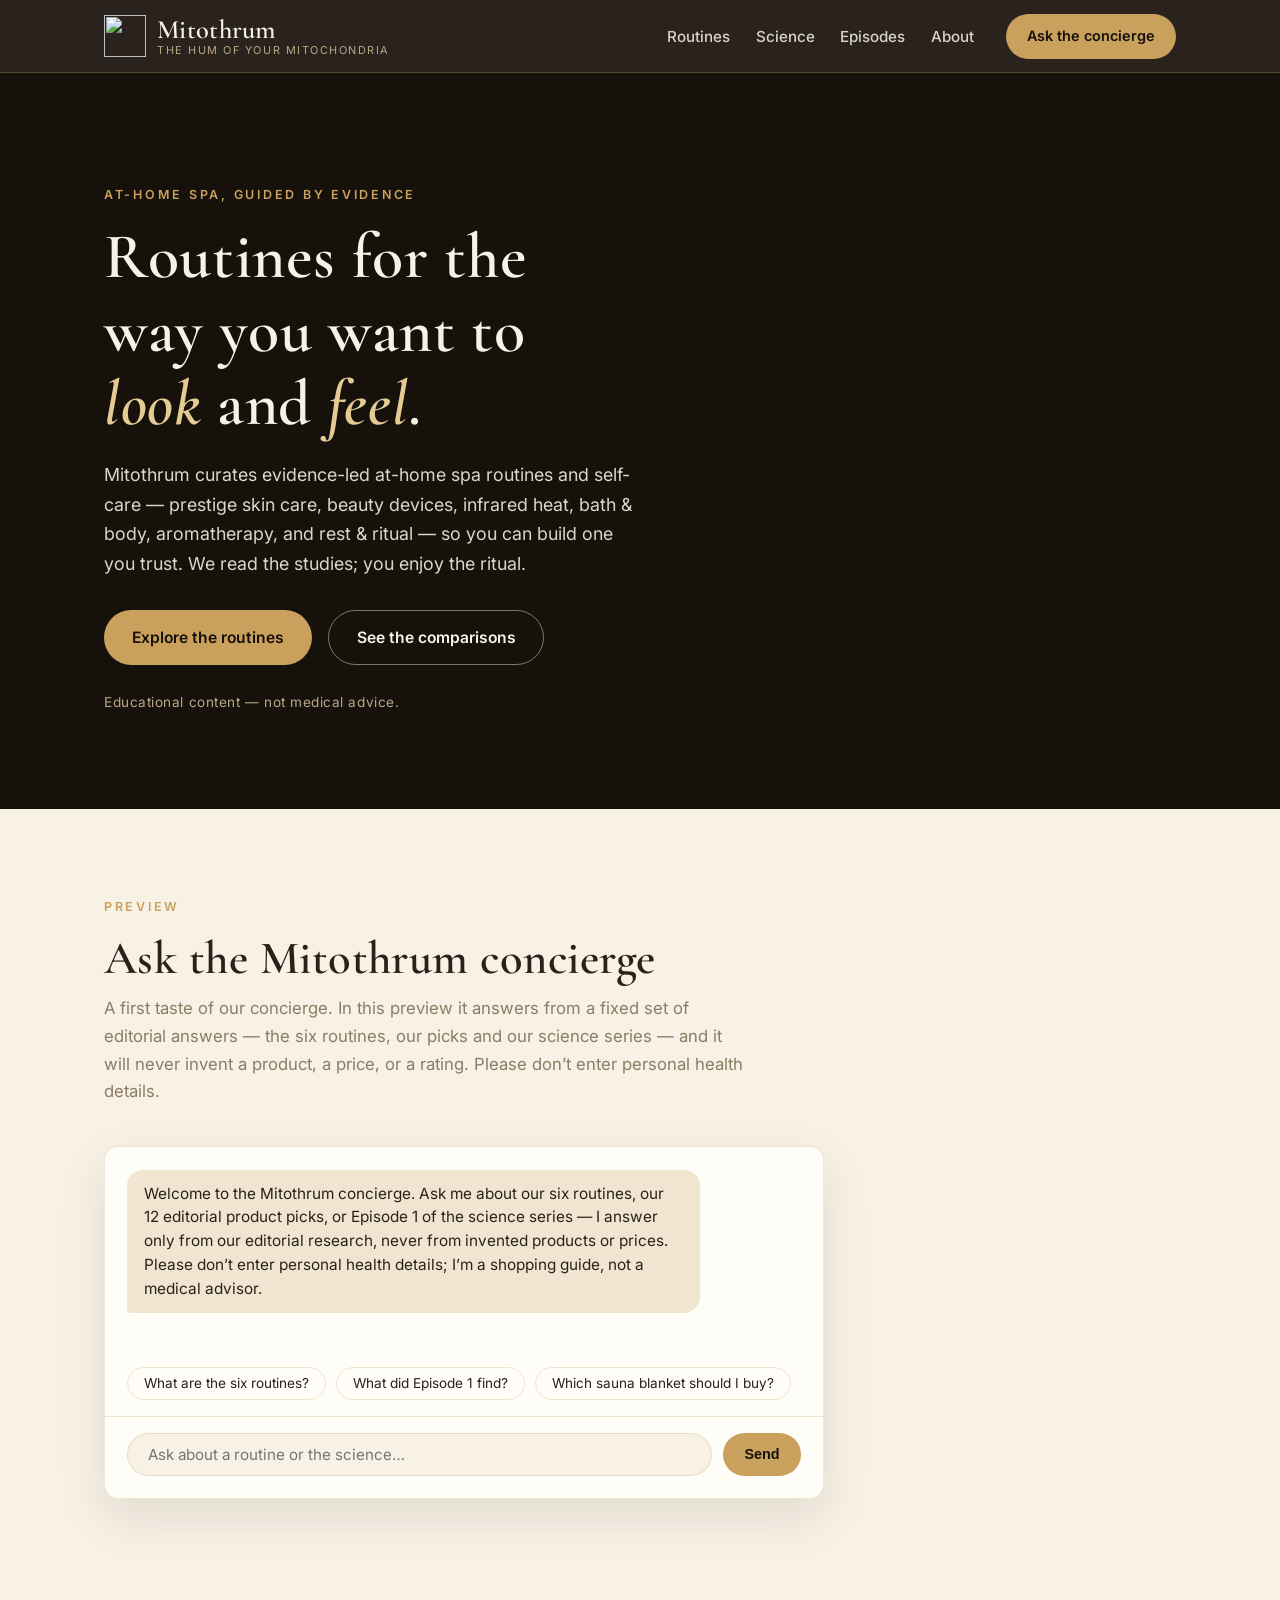
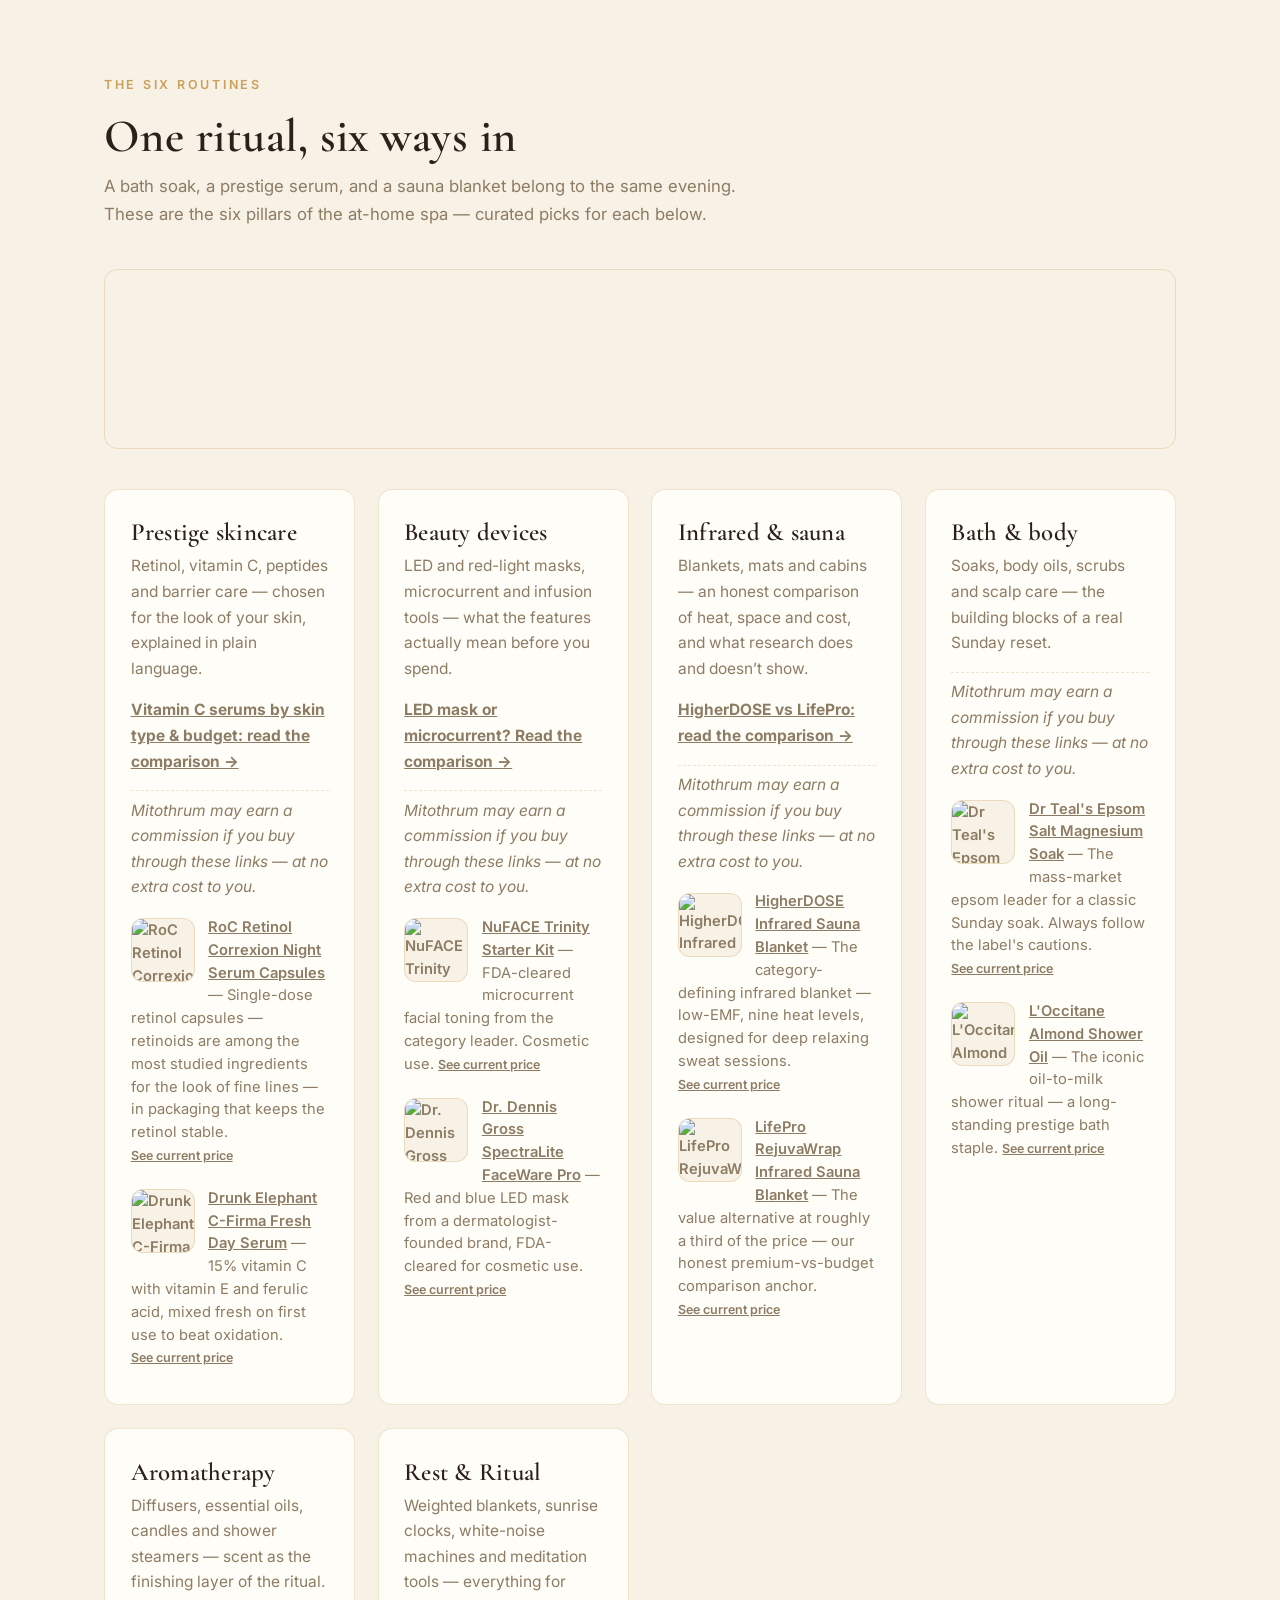
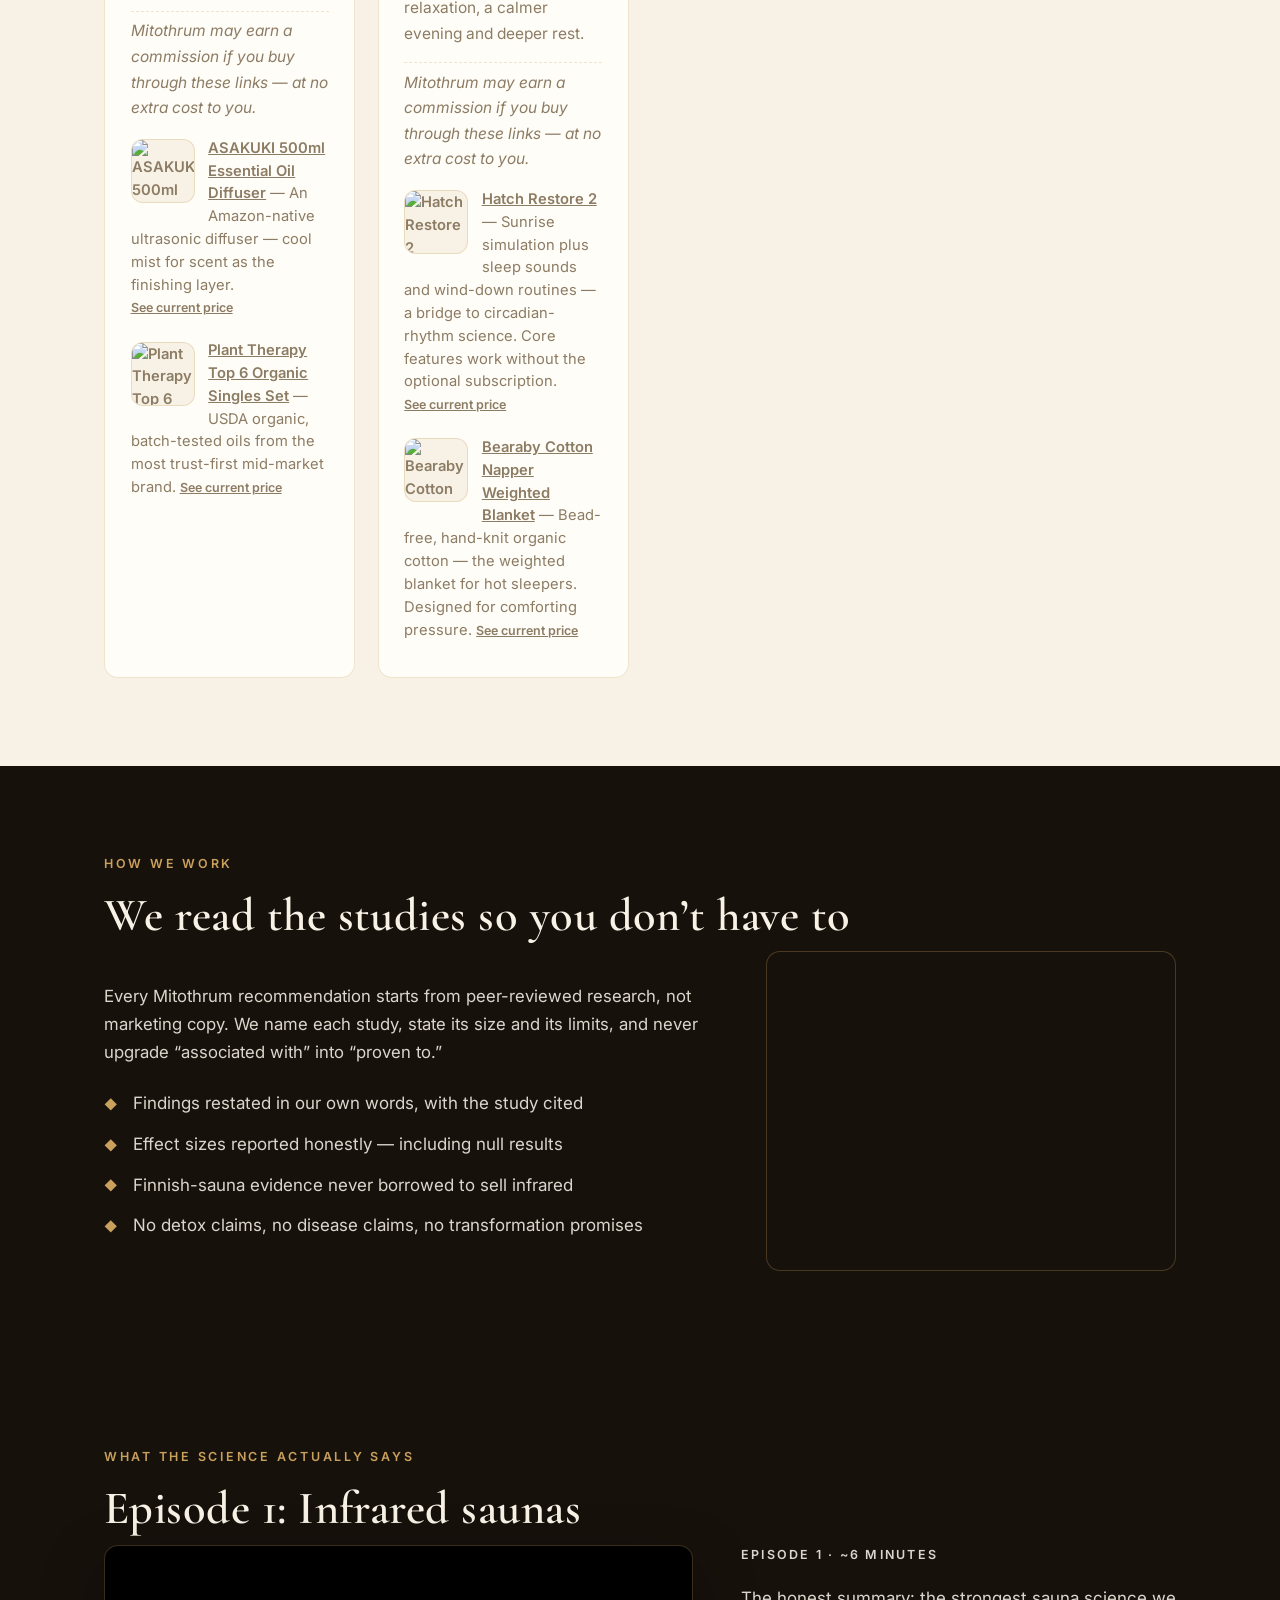
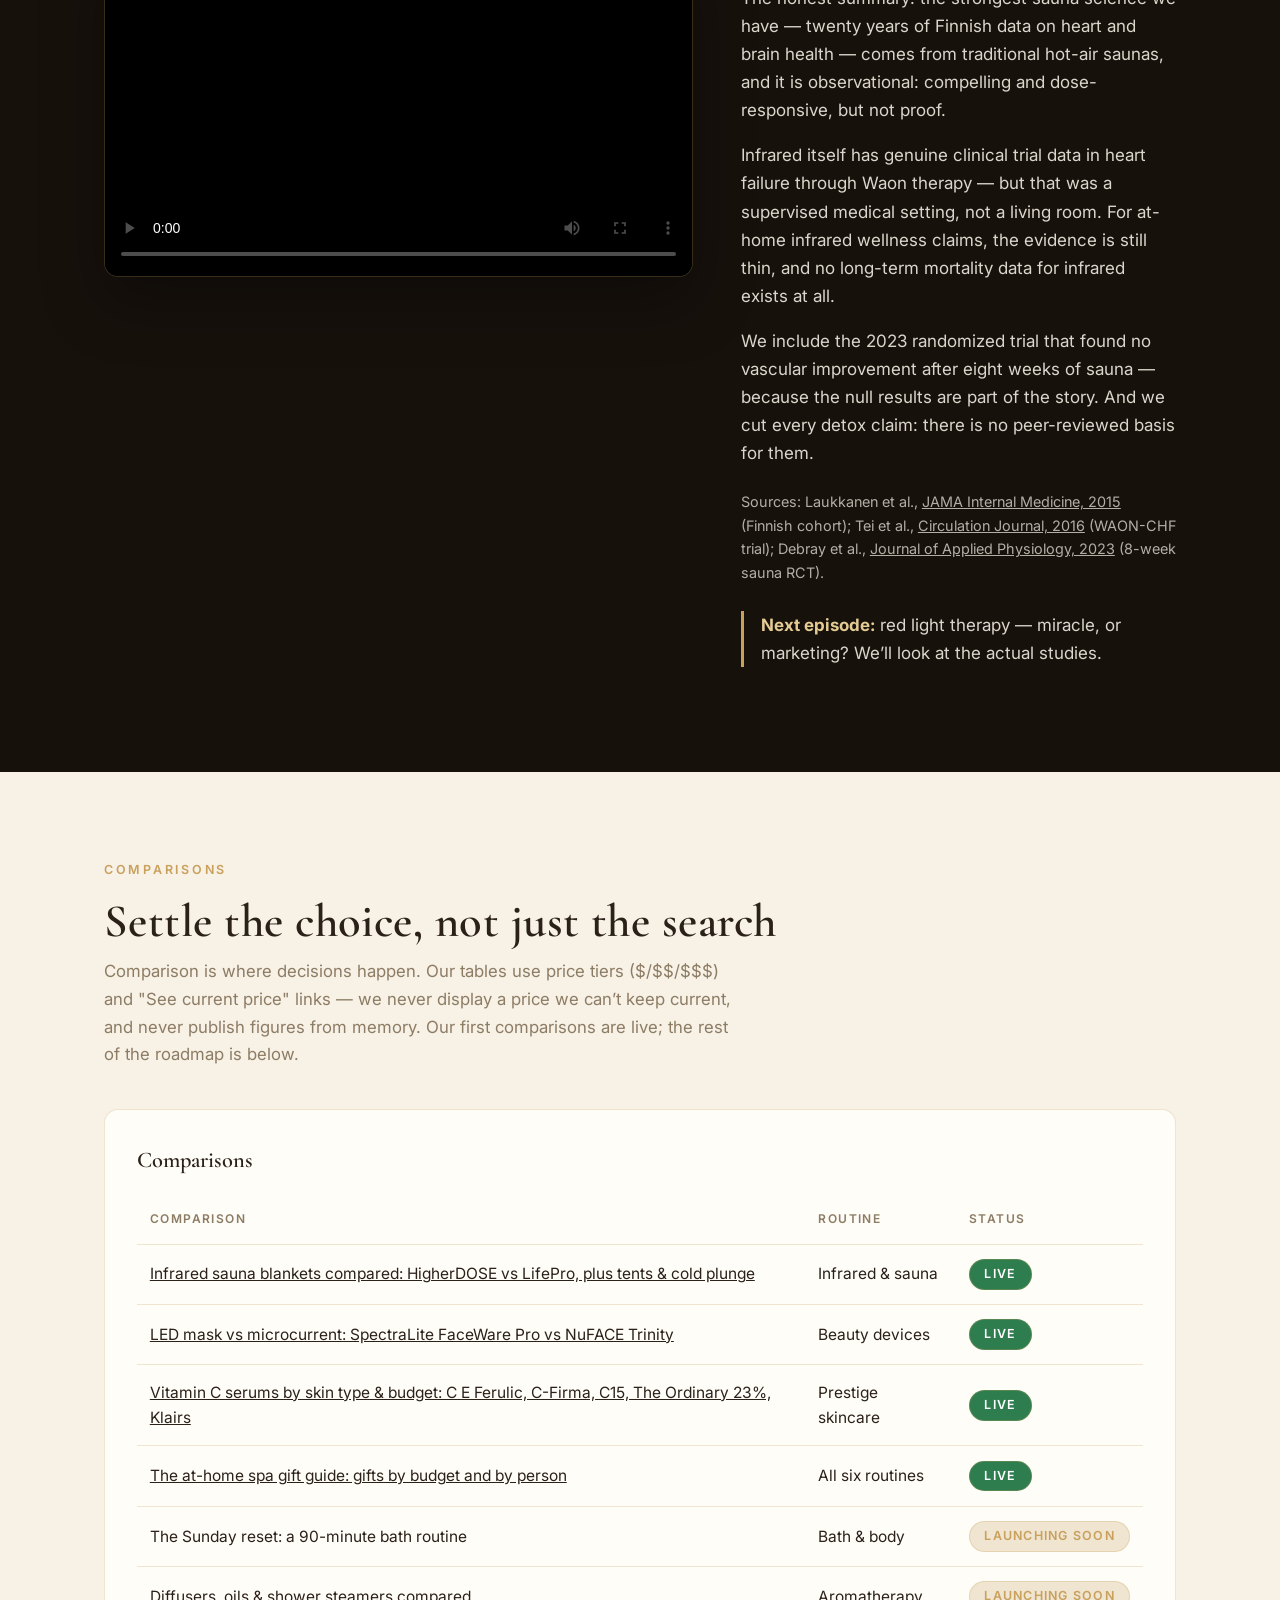
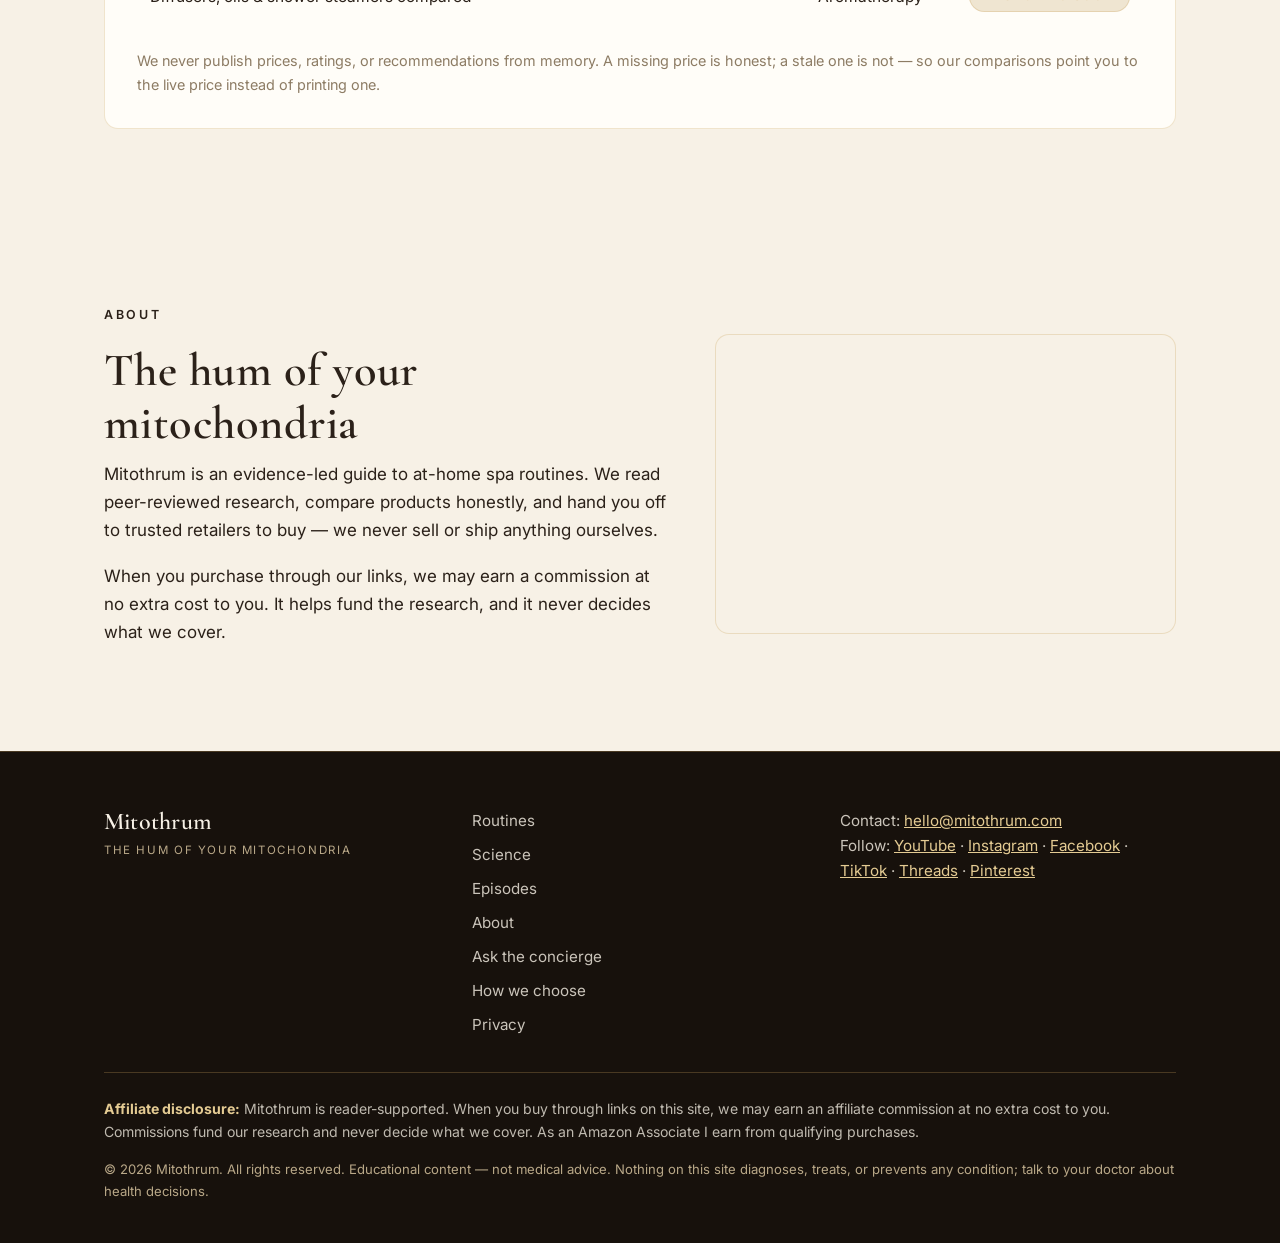
==== commit d3e60c45: "Merge pull request #7 from mquinn52/seo-synonyms Add search synonyms on 4 pages (cosmetic/wellness f" ====
--- a/index.html
+++ b/index.html
@@ -101,7 +101,7 @@
       <div class="hero-content">
         <p class="eyebrow">At-home spa, guided by evidence</p>
         <h1>Routines for the way you want to <em>look</em> and <em>feel</em>.</h1>
-        <p class="lede">Mitothrum curates evidence-led at-home spa routines — prestige skincare, beauty devices, infrared heat, bath &amp; body, aromatherapy, and rest &amp; ritual — so you can build one you trust. We read the studies; you enjoy the ritual.</p>
+        <p class="lede">Mitothrum curates evidence-led at-home spa routines and self-care — prestige skin care, beauty devices, infrared heat, bath &amp; body, aromatherapy, and rest &amp; ritual — so you can build one you trust. We read the studies; you enjoy the ritual.</p>
         <div class="hero-ctas">
           <a class="btn btn-gold" href="#rituals">Explore the routines</a>
           <a class="btn btn-ghost" href="#compare">See the comparisons</a>
@@ -197,7 +197,7 @@
           </article>
           <article class="card">
             <h3>Rest &amp; Ritual</h3>
-            <p>Weighted blankets, sunrise clocks, white-noise machines and meditation tools — everything for a calmer evening and deeper rest.</p>
+            <p>Weighted blankets, sunrise clocks, white-noise machines and meditation tools — everything for relaxation, a calmer evening and deeper rest.</p>
             <p class="pick-disclosure">Mitothrum may earn a commission if you buy through these links — at no extra cost to you.</p>
             <ul class="card-picks">
               <li><a href="https://www.amazon.com/Hatch-Science-Backed-Circadian-screen-free-meditations/dp/B0DLLSCVZW?crid=2IP2ZDSUZEGQY&dib=eyJ2IjoiMSJ9.[base64].ZJX6jMm5juo-u_dyhkjwgYSIXTjlld3SrcRgzF8Jpis&dib_tag=se&keywords=Hatch%2BRestore%2B2%2B%28Sunrise%2BAlarm%2BClock%2B%2B%2BSound%2BMachine%29&nsdOptOutParam=true&qid=1792440833&s=home-garden&sprefix=hatch%2Brestore%2B2%2Bsunrise%2Balarm%2Bclock%2B%2B%2Bsound%2Bmachine%2B%2Cgarden%2C329&sr=1-1&th=1&linkCode=ll2&tag=mitothrum-20&linkId=2a2706386496b620f9a2f069e30d1ed9&language=en_US&gaOptInStatus=true&ref_=as_li_ss_tl" target="_blank" rel="noopener sponsored" aria-label="Hatch Restore 2"><img class="pick-thumb" src="media/products/media-generation-hatch-restore-0-7dc02686-8e9a-4b1c-b44c-5fa795902fa5.webp" alt="Hatch Restore 2" loading="lazy"></a><a href="https://www.amazon.com/Hatch-Science-Backed-Circadian-screen-free-meditations/dp/B0DLLSCVZW?crid=2IP2ZDSUZEGQY&dib=eyJ2IjoiMSJ9.[base64].ZJX6jMm5juo-u_dyhkjwgYSIXTjlld3SrcRgzF8Jpis&dib_tag=se&keywords=Hatch%2BRestore%2B2%2B%28Sunrise%2BAlarm%2BClock%2B%2B%2BSound%2BMachine%29&nsdOptOutParam=true&qid=1792440833&s=home-garden&sprefix=hatch%2Brestore%2B2%2Bsunrise%2Balarm%2Bclock%2B%2B%2Bsound%2Bmachine%2B%2Cgarden%2C329&sr=1-1&th=1&linkCode=ll2&tag=mitothrum-20&linkId=2a2706386496b620f9a2f069e30d1ed9&language=en_US&gaOptInStatus=true&ref_=as_li_ss_tl" target="_blank" rel="noopener sponsored">Hatch Restore 2</a> — Sunrise simulation plus sleep sounds and wind-down routines — a bridge to circadian-rhythm science. Core features work without the optional subscription. <span class="price-note"><a href="https://www.amazon.com/Hatch-Science-Backed-Circadian-screen-free-meditations/dp/B0DLLSCVZW?crid=2IP2ZDSUZEGQY&dib=eyJ2IjoiMSJ9.[base64].ZJX6jMm5juo-u_dyhkjwgYSIXTjlld3SrcRgzF8Jpis&dib_tag=se&keywords=Hatch%2BRestore%2B2%2B%28Sunrise%2BAlarm%2BClock%2B%2B%2BSound%2BMachine%29&nsdOptOutParam=true&qid=1792440833&s=home-garden&sprefix=hatch%2Brestore%2B2%2Bsunrise%2Balarm%2Bclock%2B%2B%2Bsound%2Bmachine%2B%2Cgarden%2C329&sr=1-1&th=1&linkCode=ll2&tag=mitothrum-20&linkId=2a2706386496b620f9a2f069e30d1ed9&language=en_US&gaOptInStatus=true&ref_=as_li_ss_tl" target="_blank" rel="noopener sponsored">See current price</a></span></li>
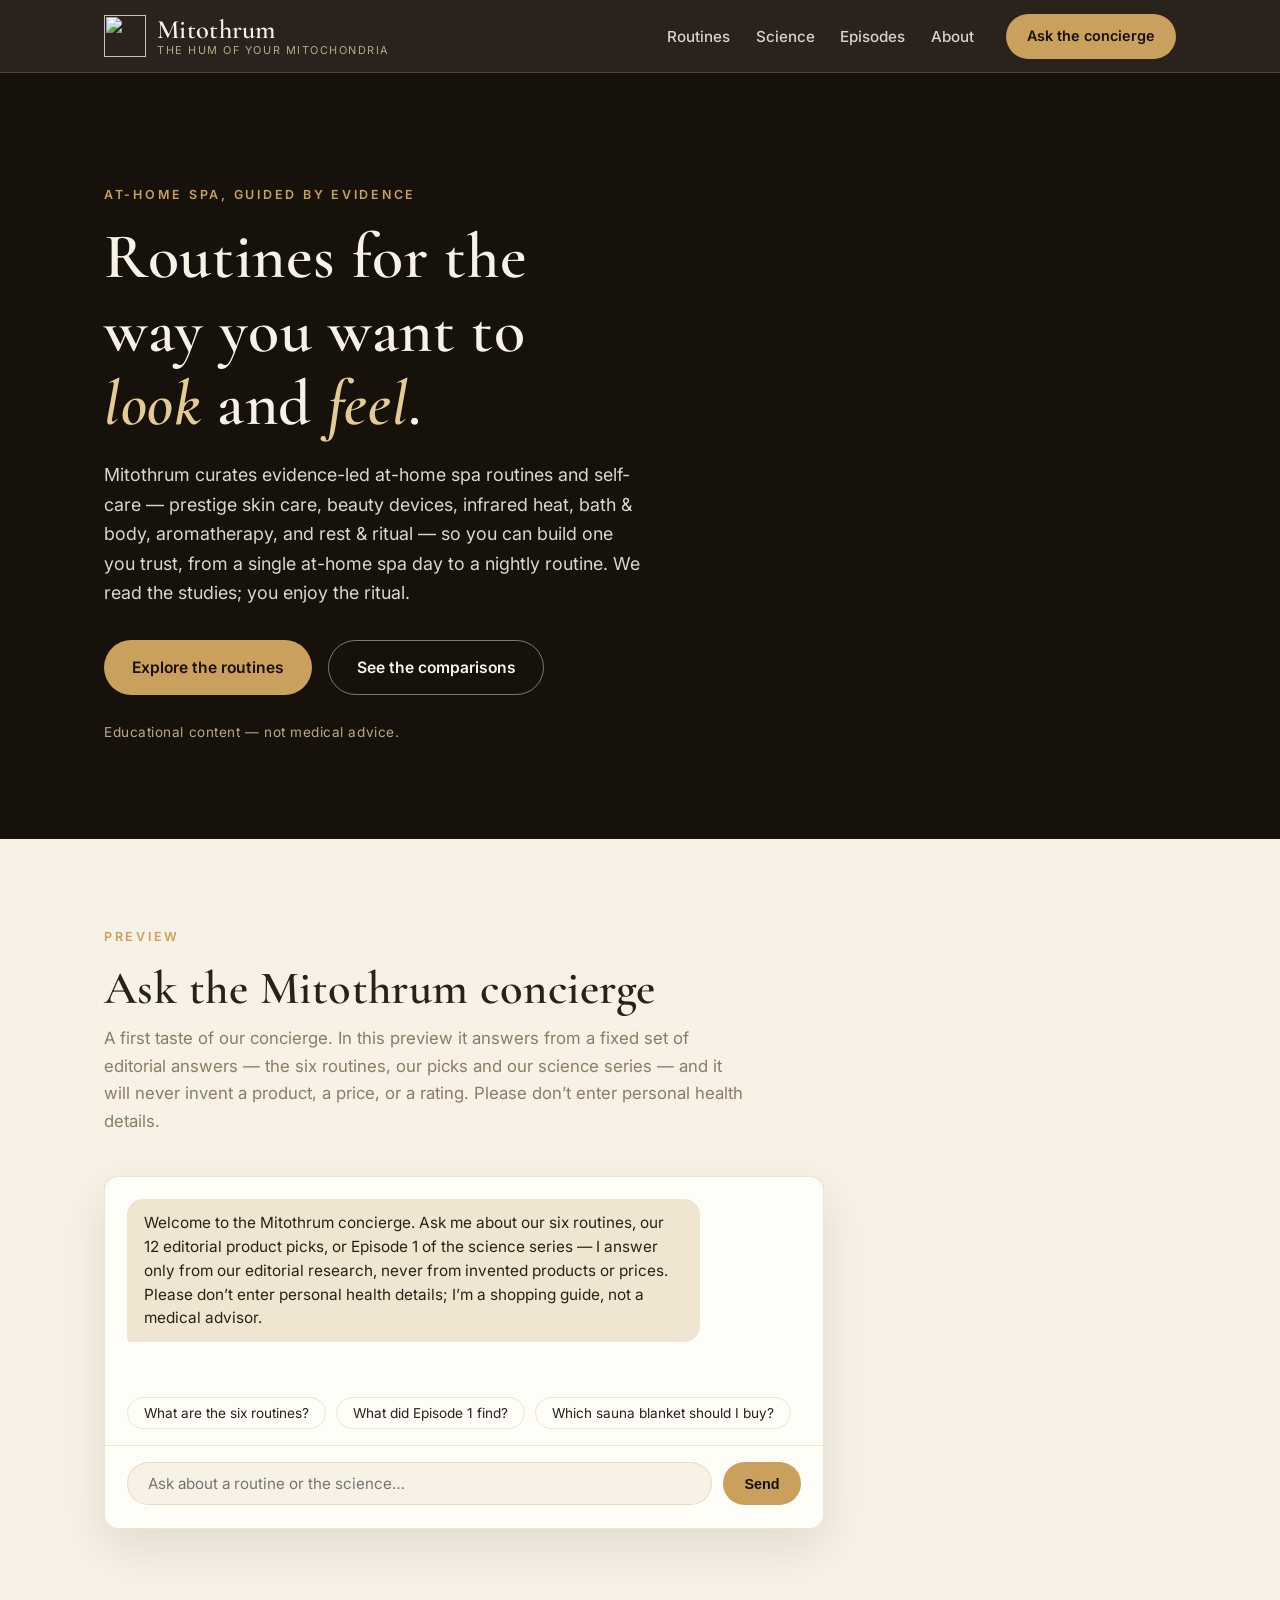
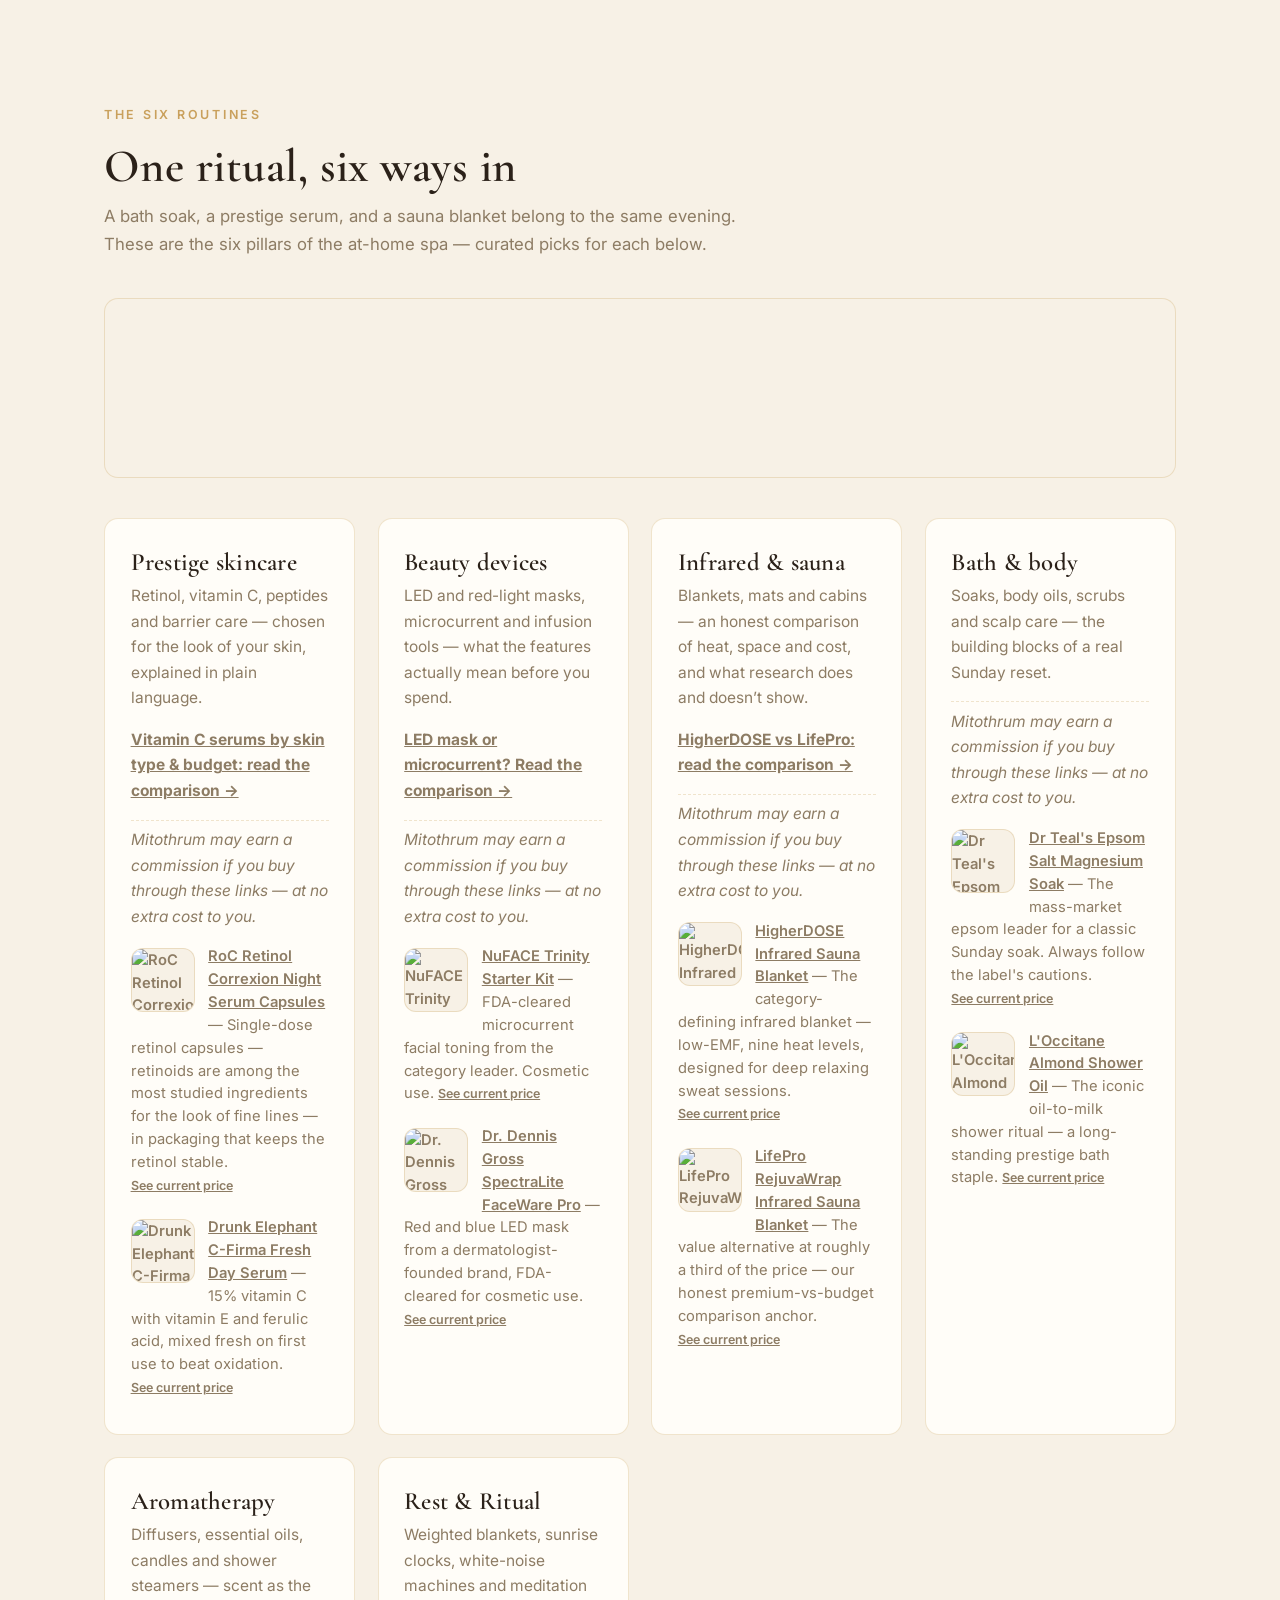
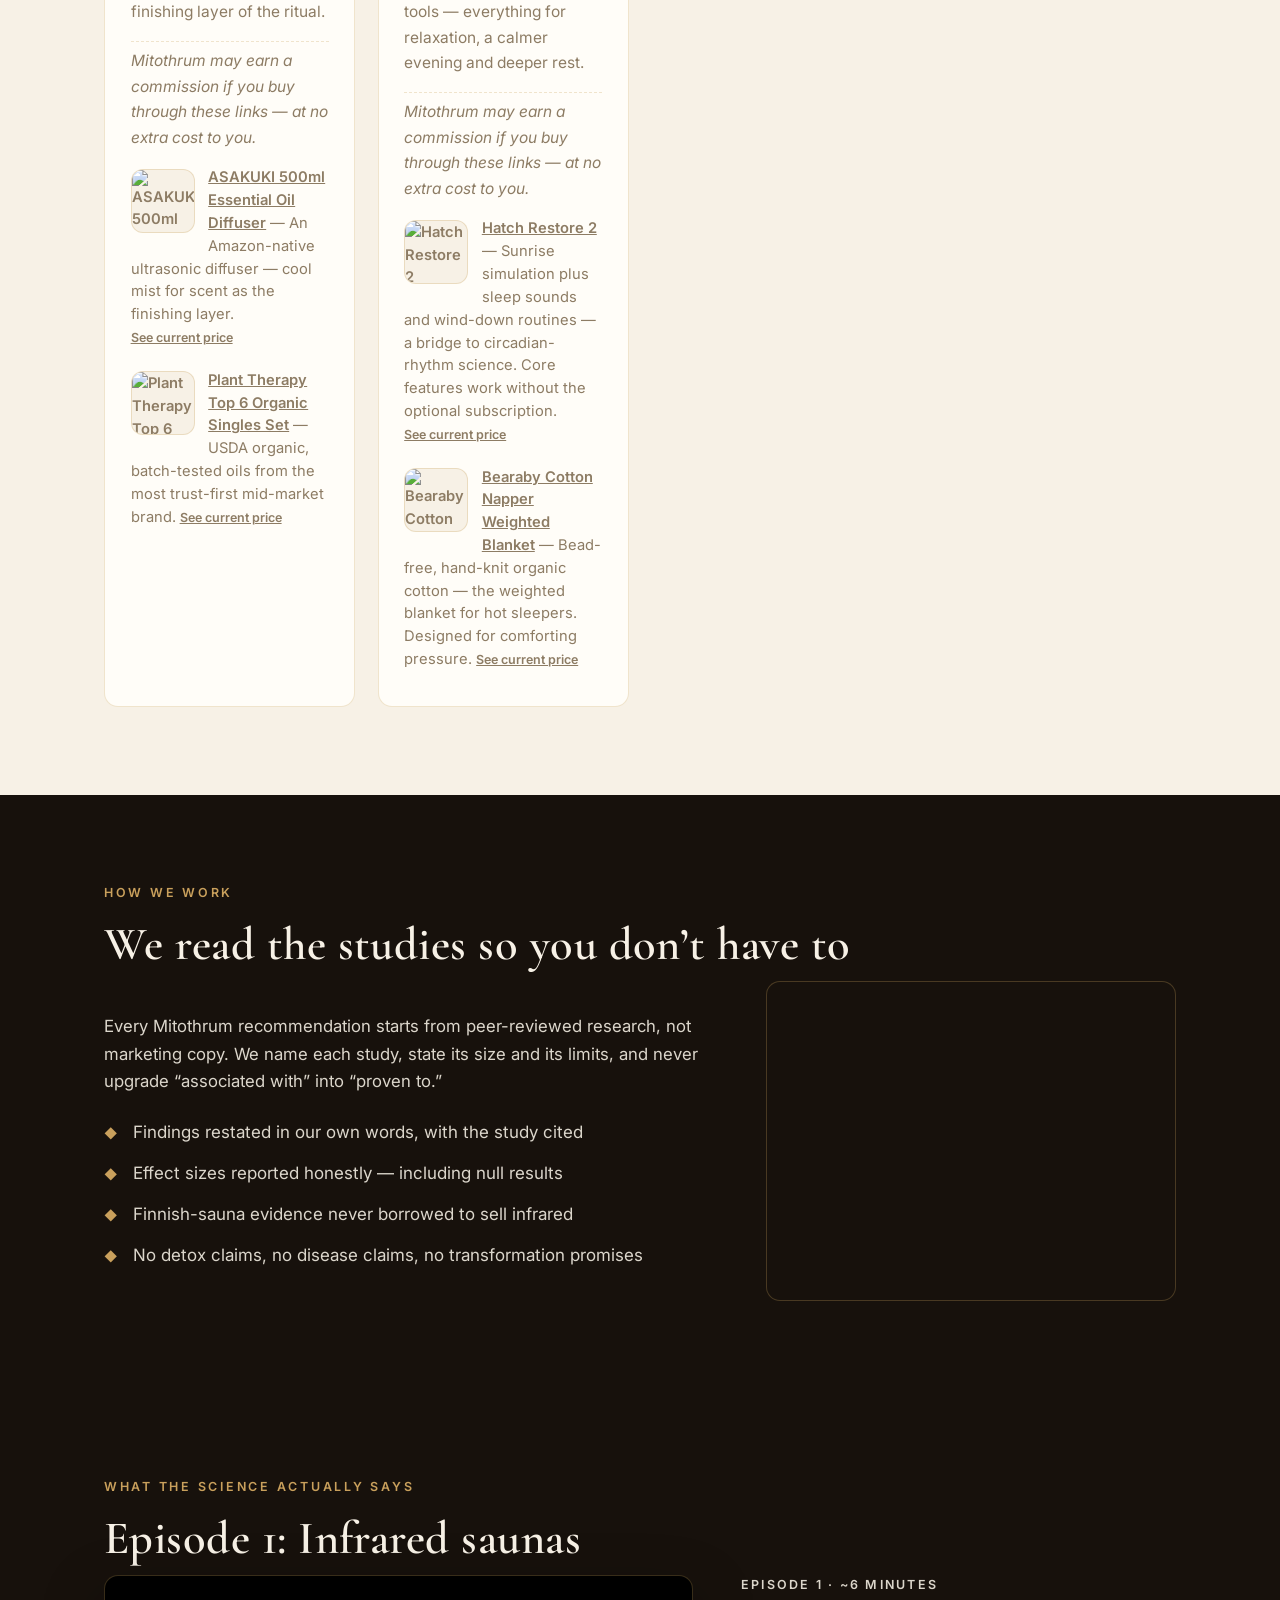
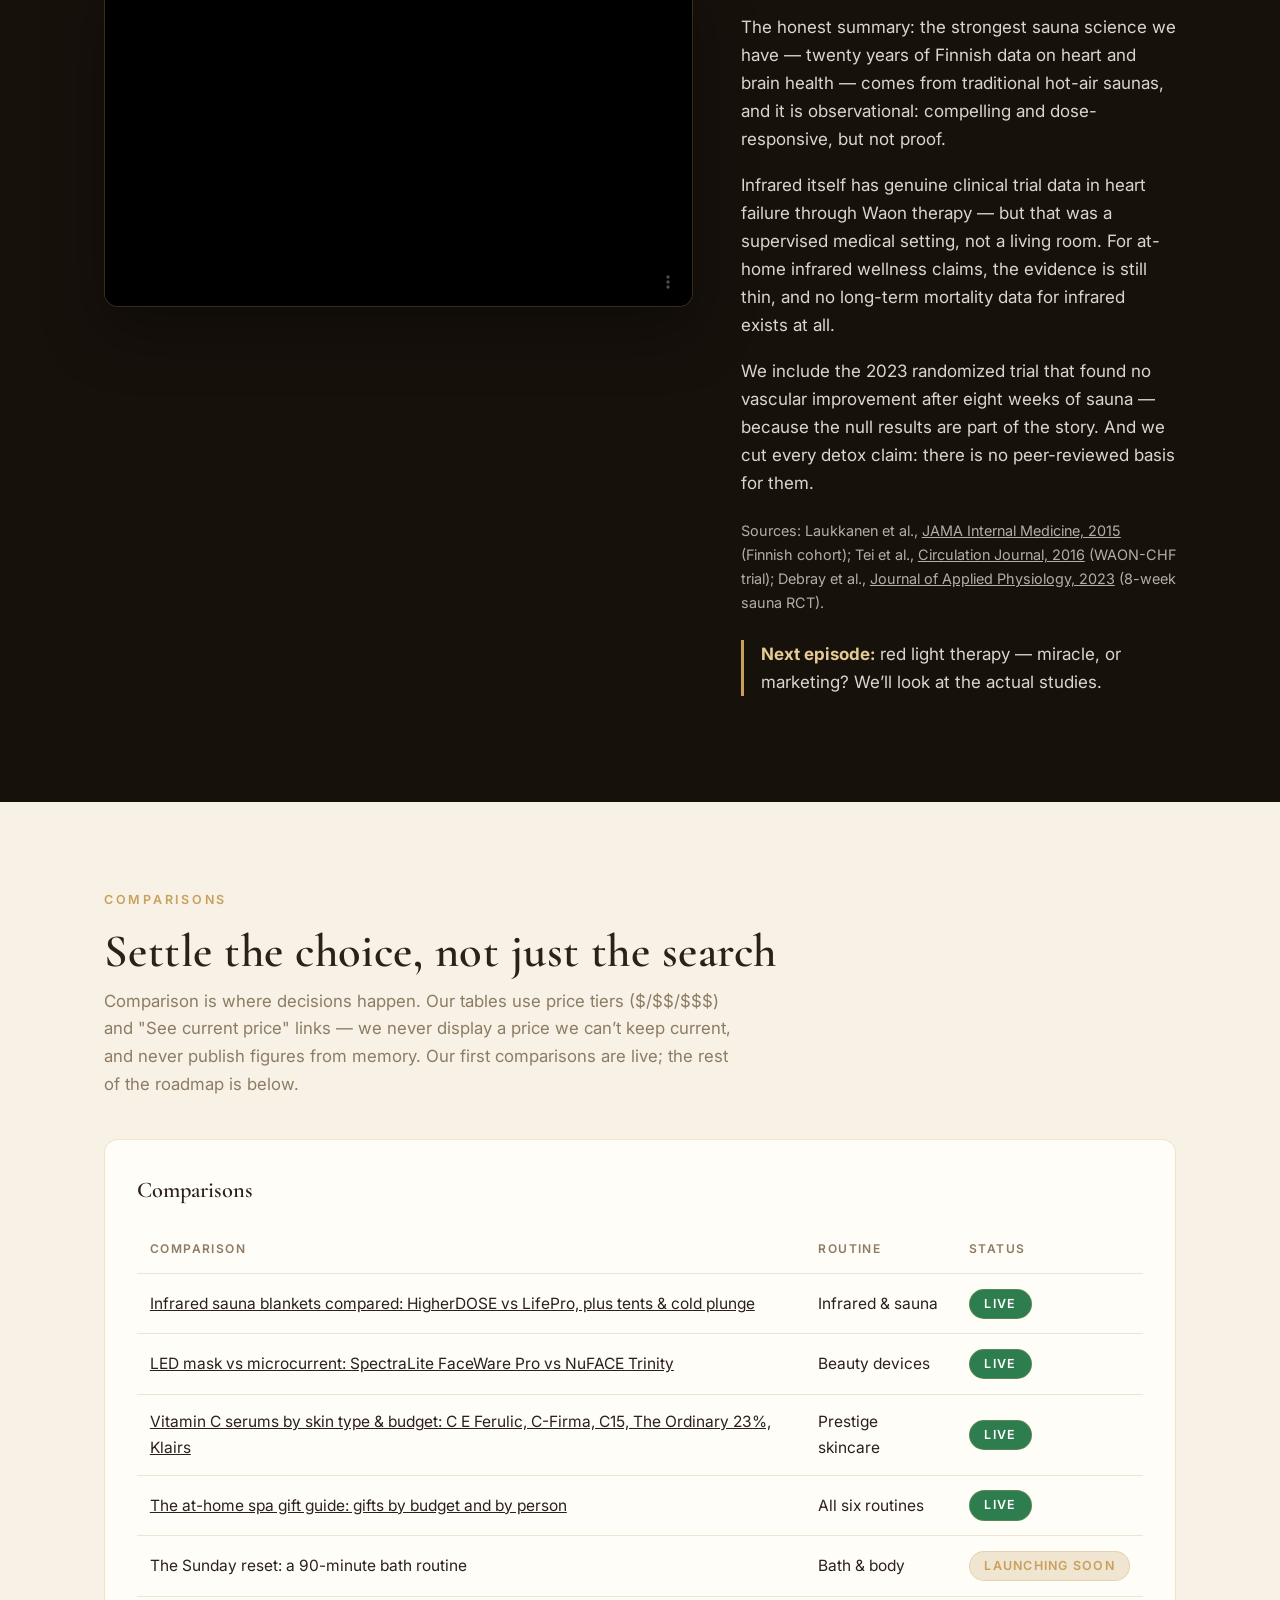
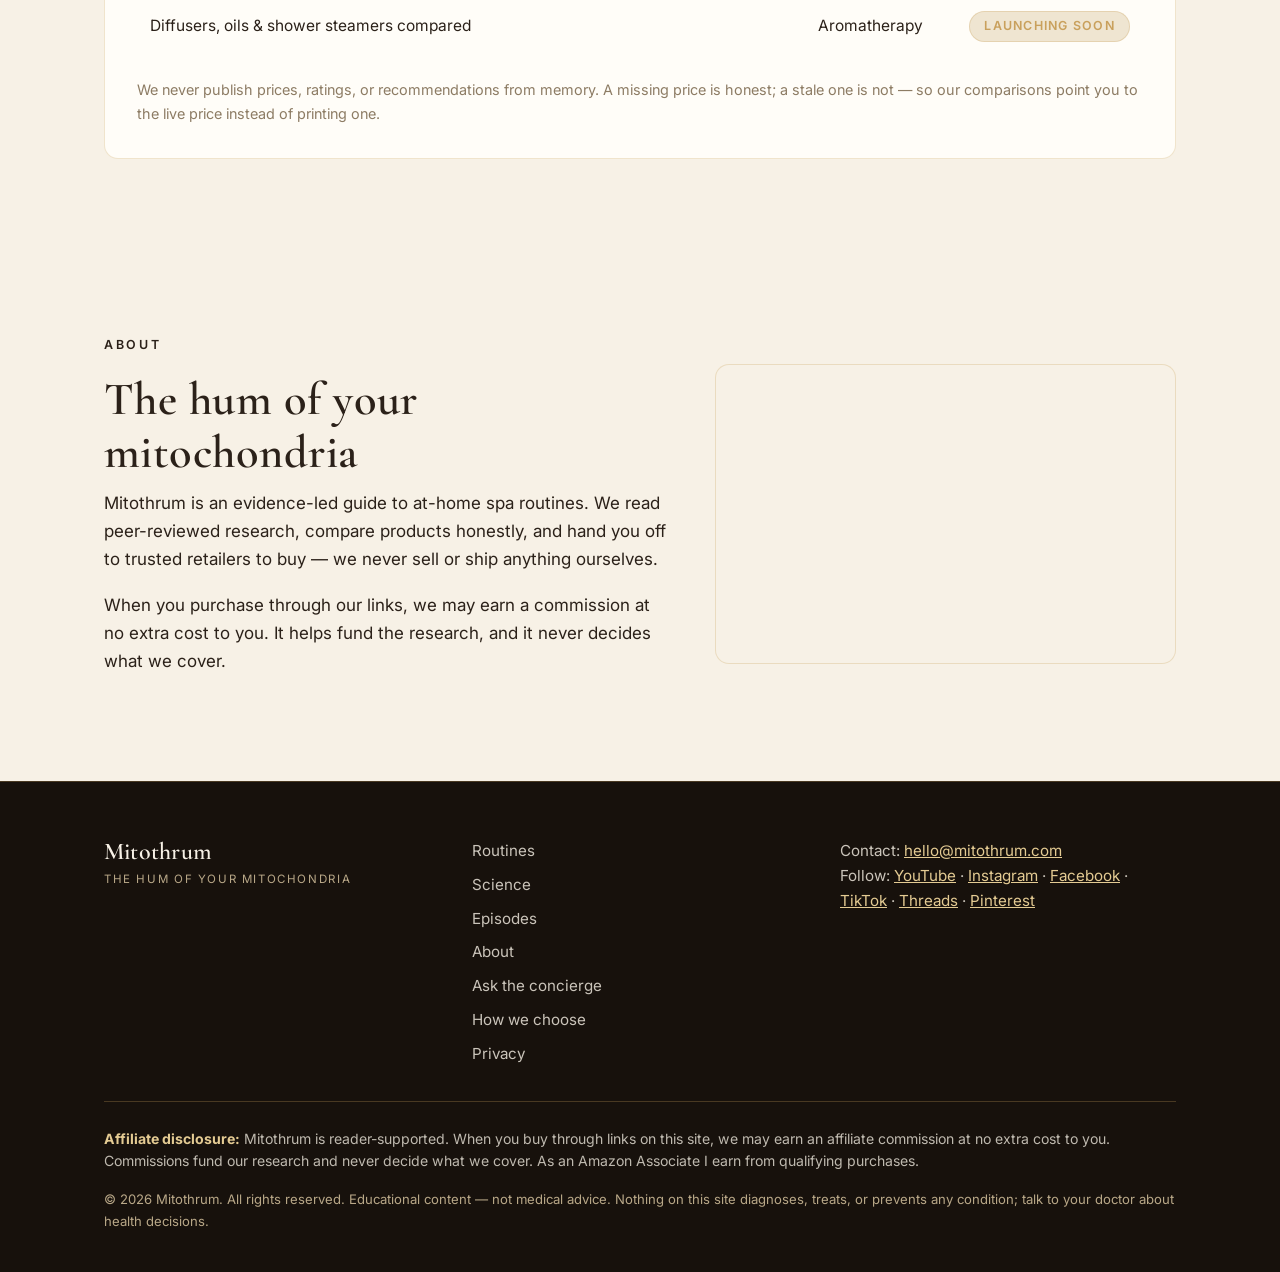
==== commit 7c22a882: "SEO: add higher-demand synonyms beside existing terms Co-Authored-By: Claude Opus 5.5 <noreply@anthr" ====
--- a/index.html
+++ b/index.html
@@ -101,7 +101,7 @@
       <div class="hero-content">
         <p class="eyebrow">At-home spa, guided by evidence</p>
         <h1>Routines for the way you want to <em>look</em> and <em>feel</em>.</h1>
-        <p class="lede">Mitothrum curates evidence-led at-home spa routines and self-care — prestige skin care, beauty devices, infrared heat, bath &amp; body, aromatherapy, and rest &amp; ritual — so you can build one you trust. We read the studies; you enjoy the ritual.</p>
+        <p class="lede">Mitothrum curates evidence-led at-home spa routines and self-care — prestige skin care, beauty devices, infrared heat, bath &amp; body, aromatherapy, and rest &amp; ritual — so you can build one you trust, from a single at-home spa day to a nightly routine. We read the studies; you enjoy the ritual.</p>
         <div class="hero-ctas">
           <a class="btn btn-gold" href="#rituals">Explore the routines</a>
           <a class="btn btn-ghost" href="#compare">See the comparisons</a>
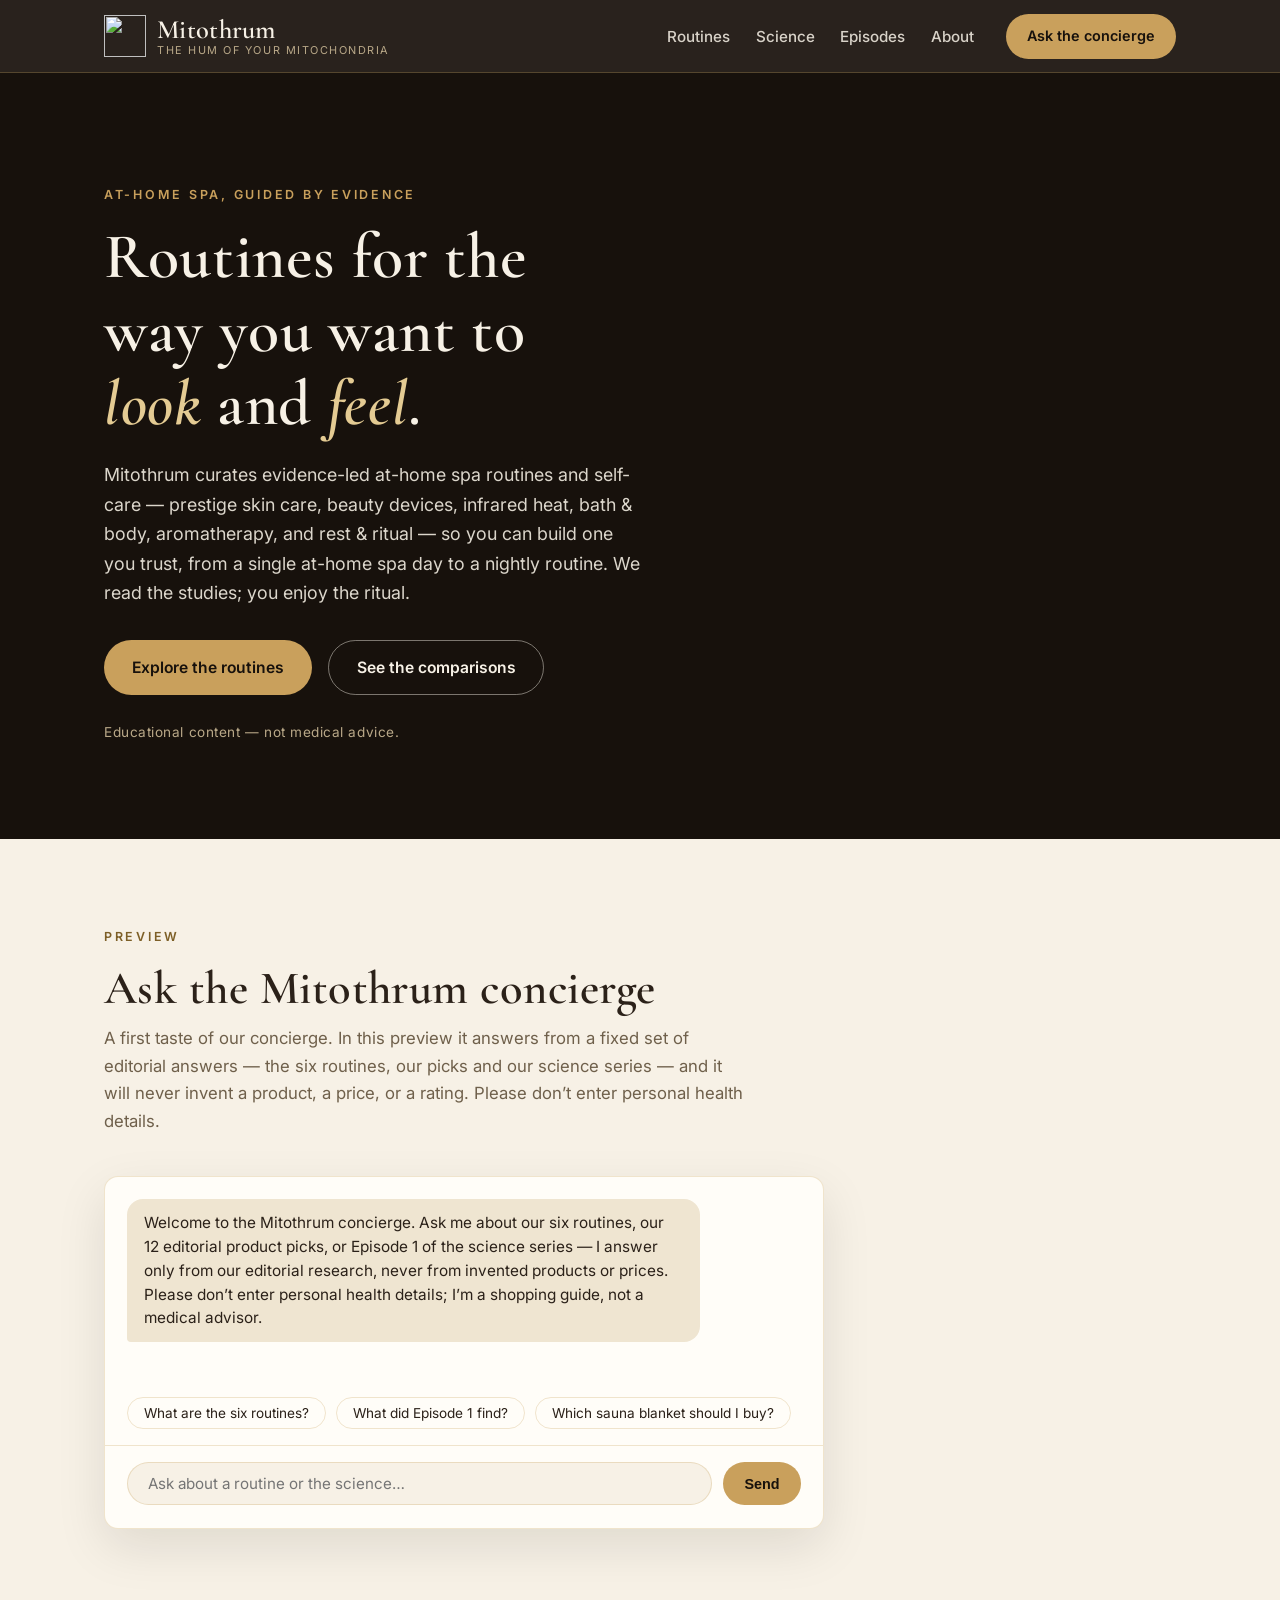
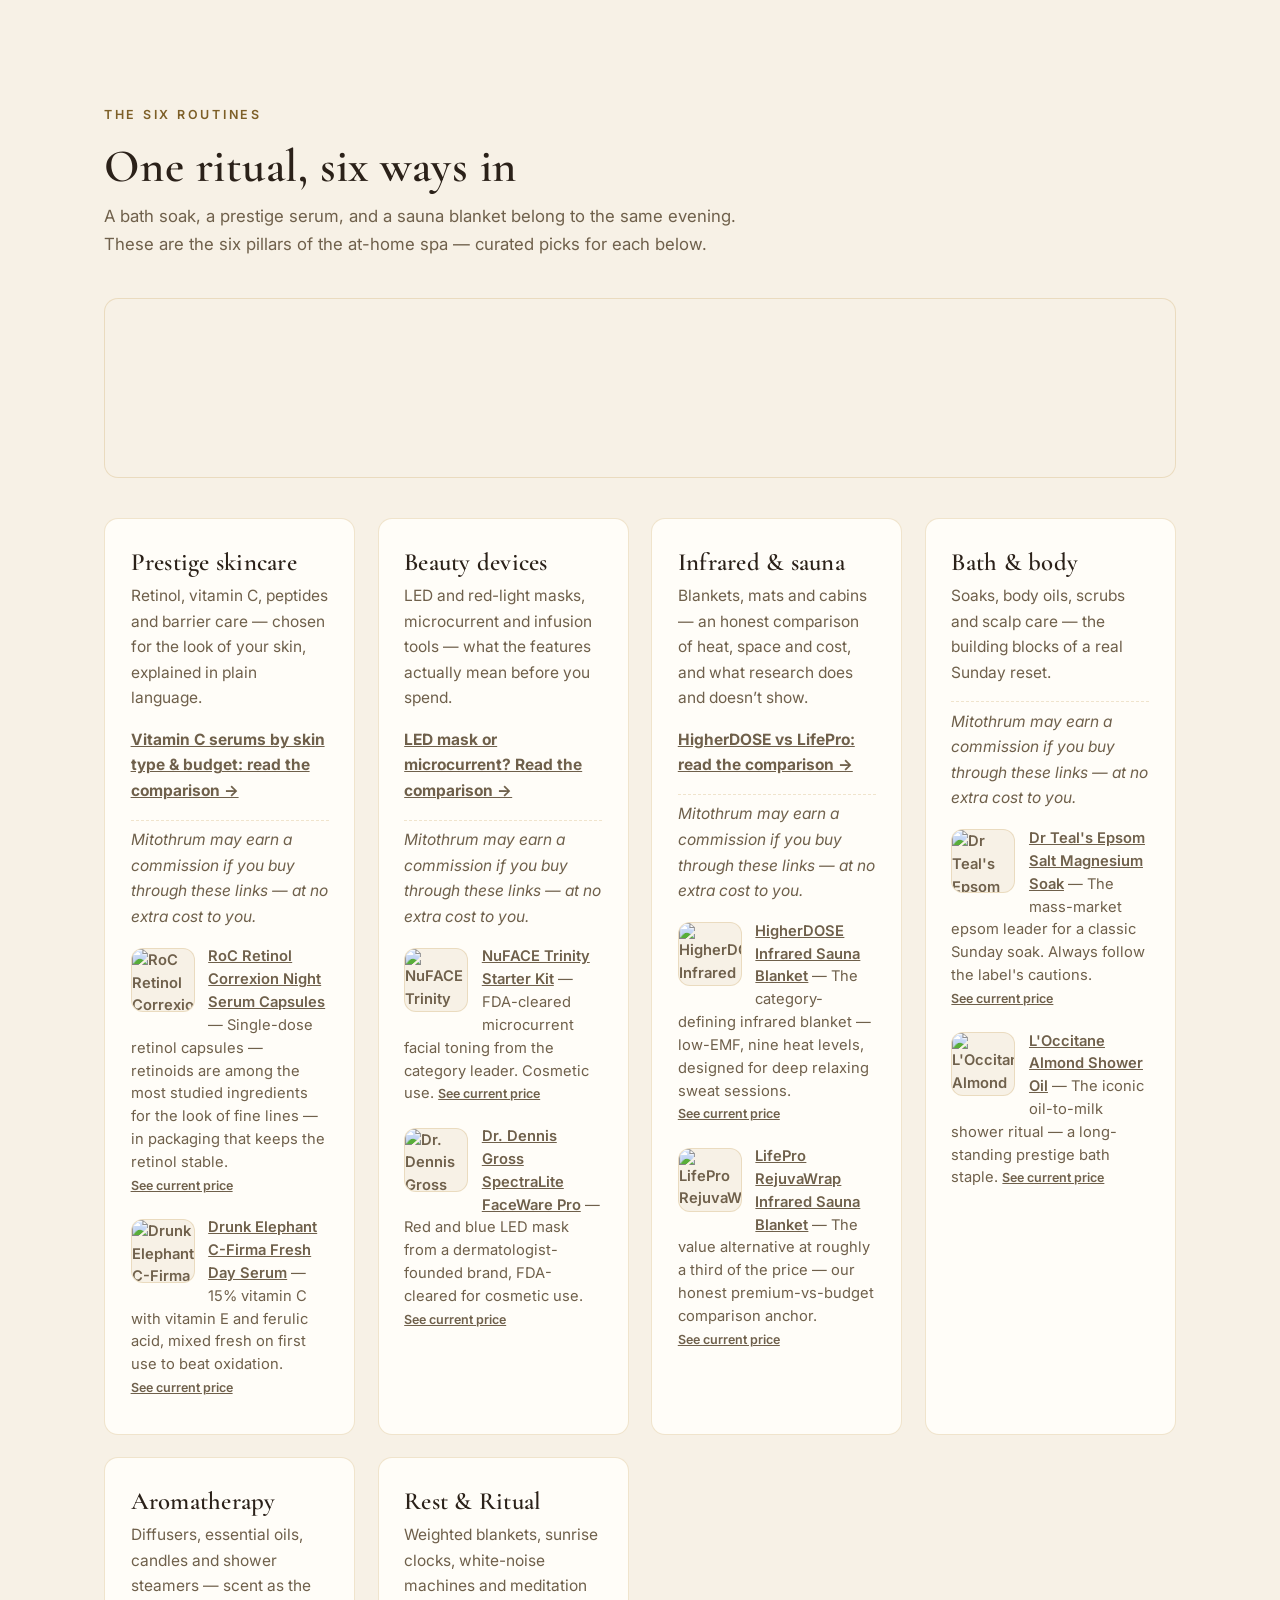
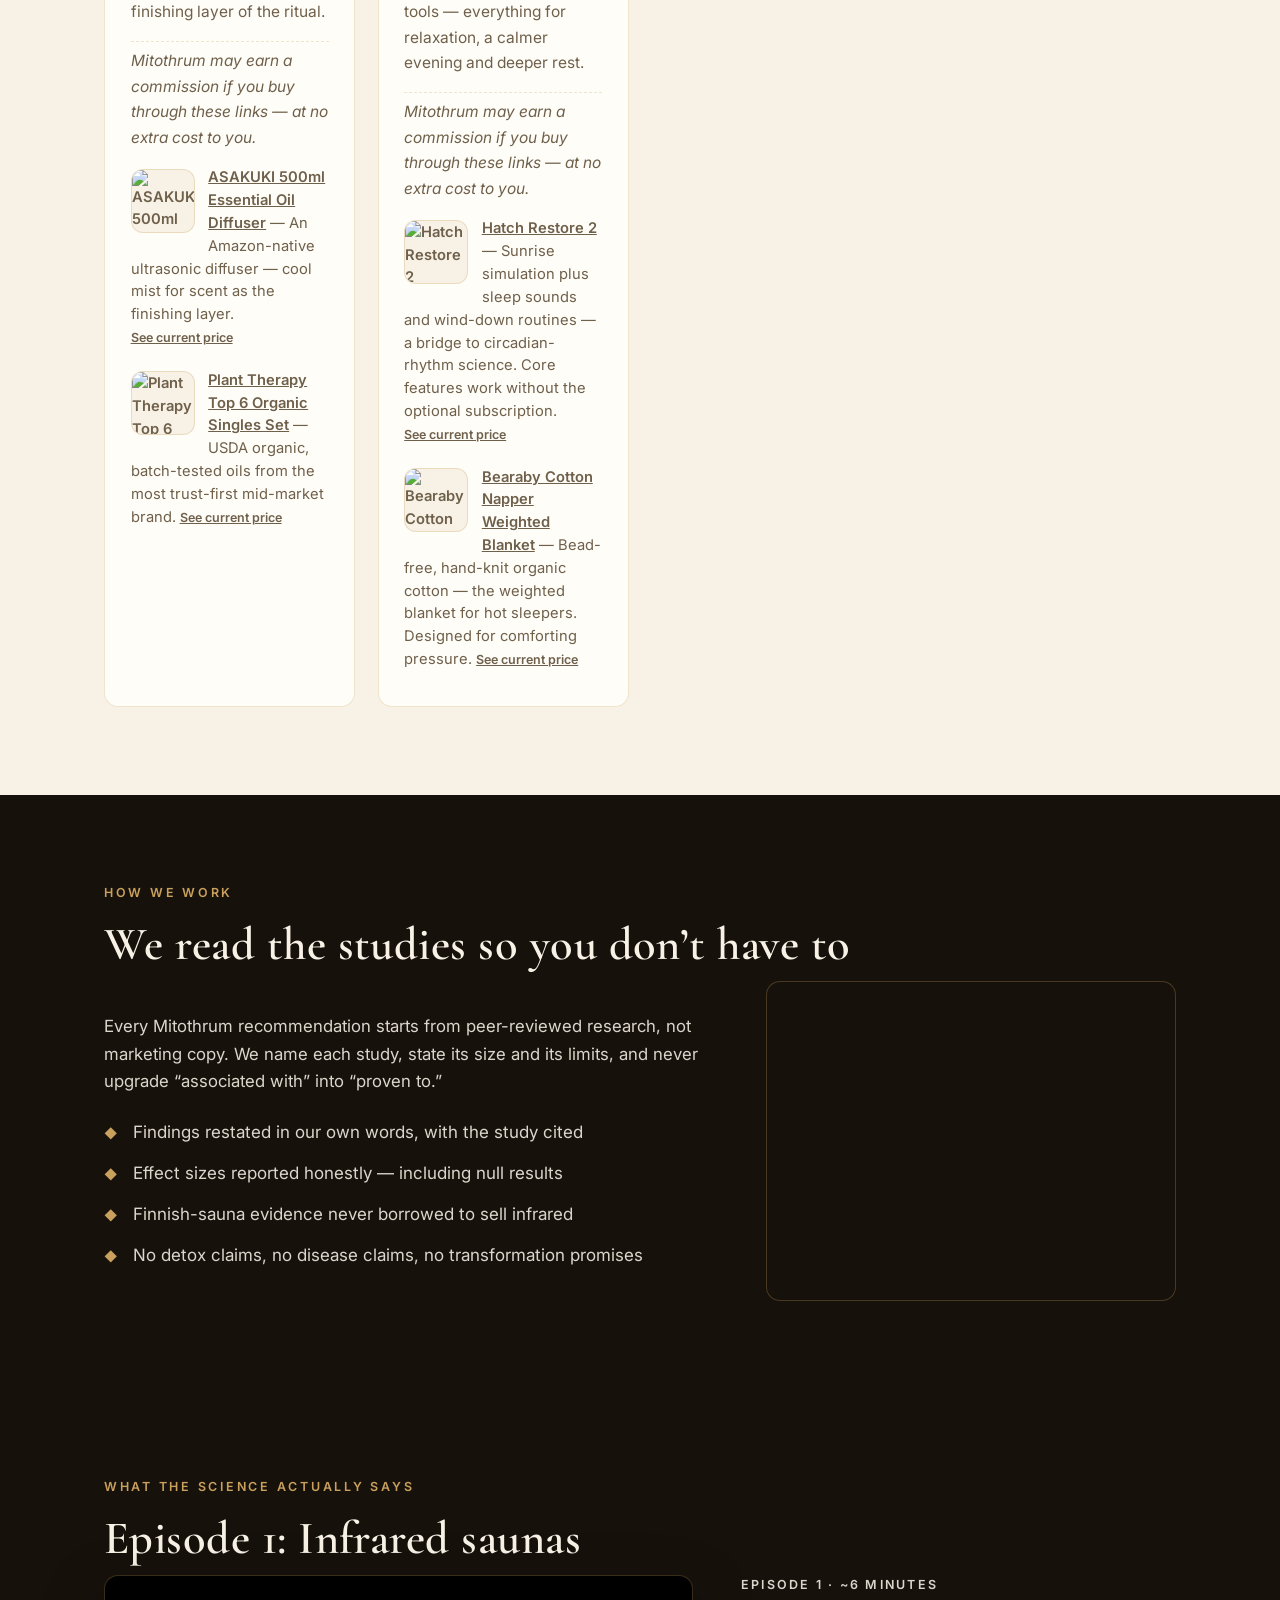
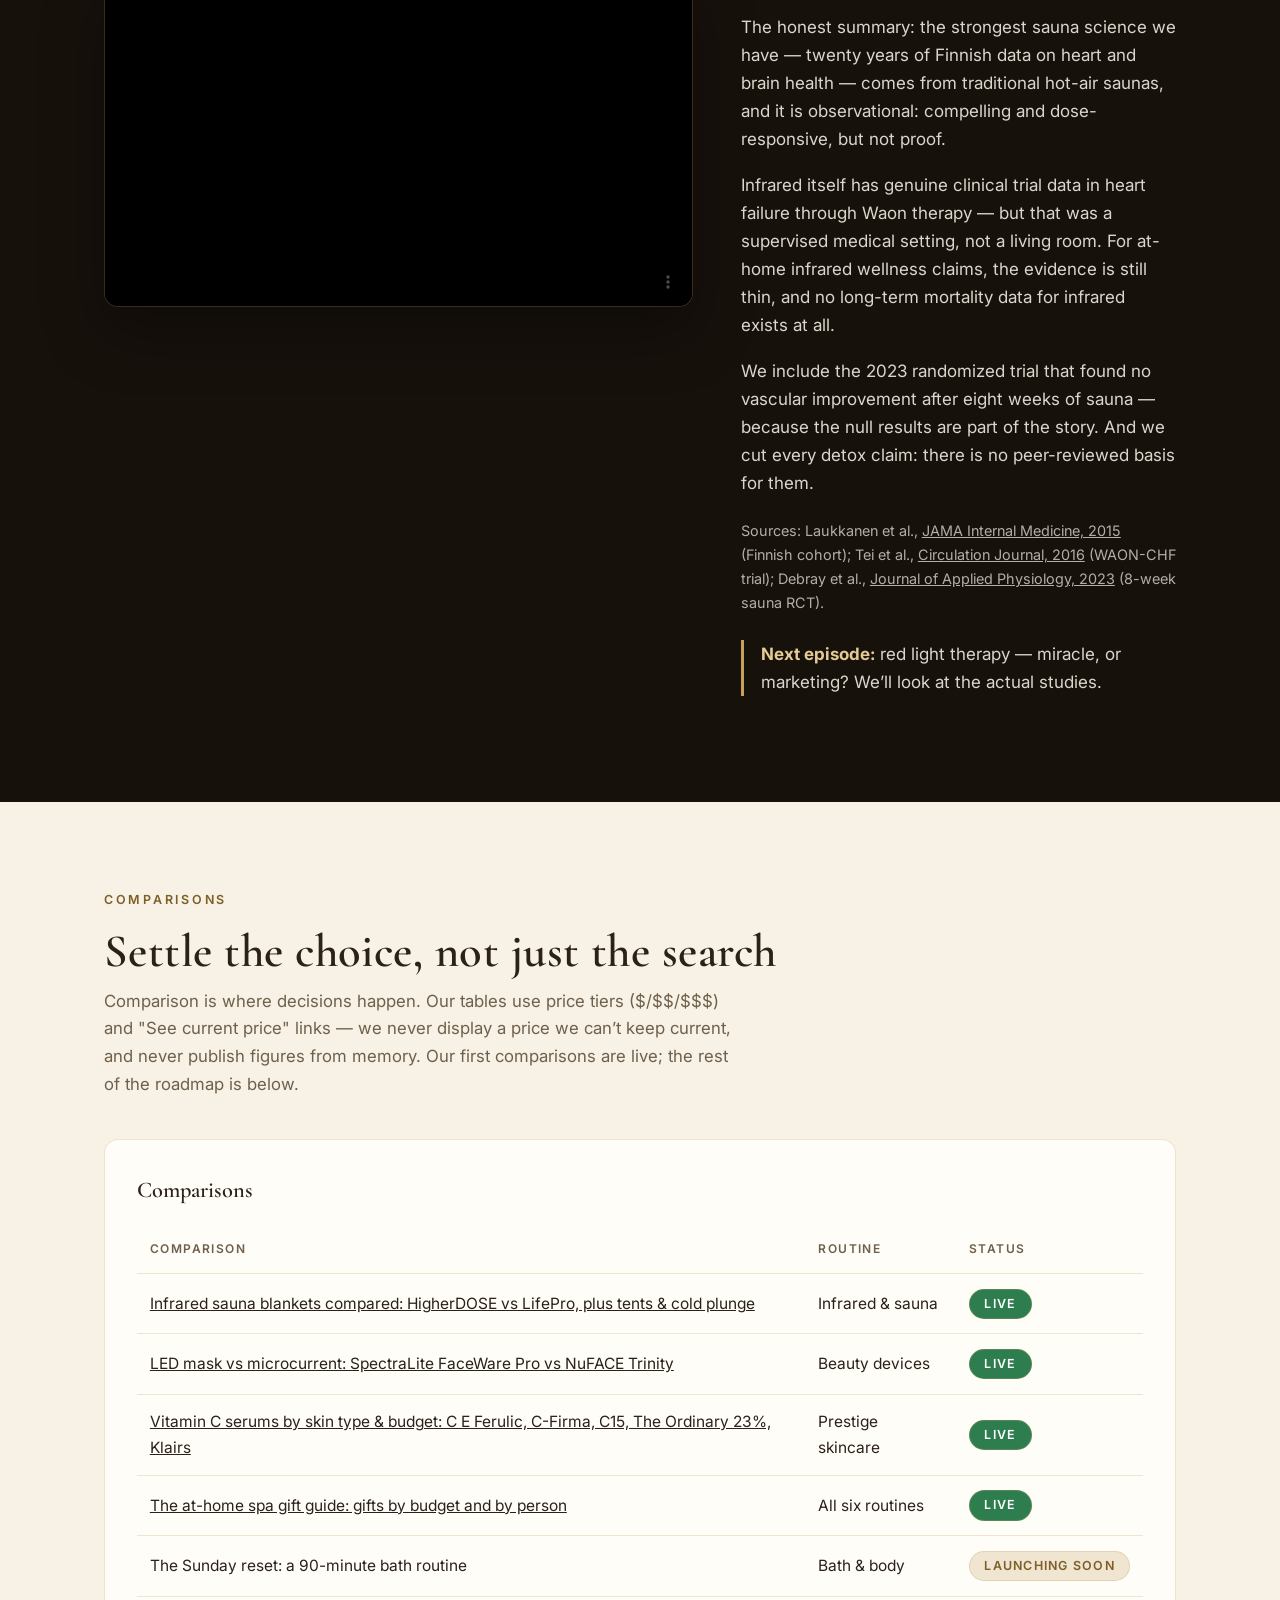
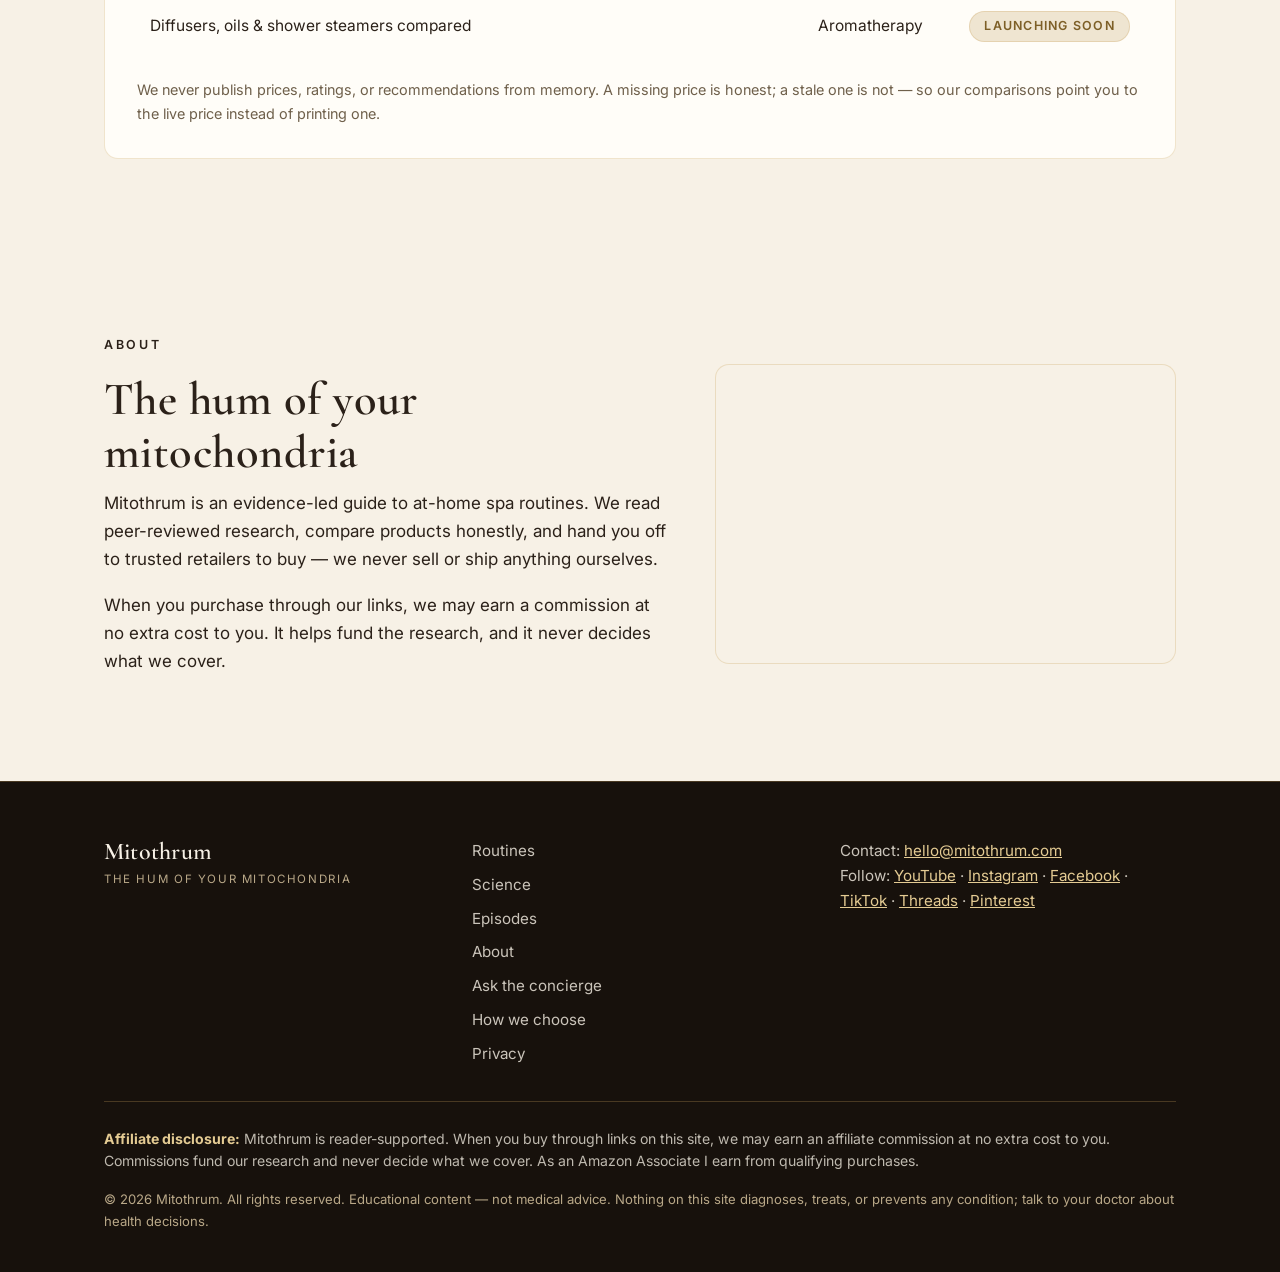
==== commit 6468e9ff: "Accessibility: contrast, 320px reflow, skip link Co-Authored-By: Claude Opus 5.5 <noreply@anthropic." ====
--- a/index.html
+++ b/index.html
@@ -74,6 +74,7 @@
   </script>
 </head>
 <body>
+  <a class="skip-link" href="#main">Skip to main content</a>
 
   <header class="site-header" id="top">
     <div class="header-inner">
@@ -94,7 +95,7 @@
     </div>
   </header>
 
-  <main>
+  <main id="main" tabindex="-1">
     <!-- HERO -->
     <section class="hero" aria-label="Introduction">
       <div class="hero-bg" role="img" aria-label="Warm abstract glow of a sauna, with smooth stones and soft steam"></div>
--- a/styles.css
+++ b/styles.css
@@ -6,8 +6,9 @@
   --cream: #f7f1e6;
   --cream-2: #efe5d1;
   --ink: #2b2119;
-  --muted: #8d7c64;
+  --muted: #6f604b;
   --muted-dark: #b9a888;
+  --amber-ink: #7d5f27; /* amber for text on cream: 5.3:1 on cream, 4.75:1 on cream-2 */
   --amber: #c9a05c;
   --amber-soft: #e4cb93;
   --line: rgba(201, 160, 92, 0.28);
@@ -55,7 +56,7 @@
   letter-spacing: 0.22em;
   font-size: 0.78rem;
   font-weight: 600;
-  color: var(--amber);
+  color: var(--amber-ink);
   margin-bottom: 0.9rem;
 }
 
@@ -373,7 +374,7 @@
 .pill {
   display: inline-block;
   background: var(--cream-2);
-  color: var(--amber);
+  color: var(--amber-ink);
   border: 1px solid var(--line);
   border-radius: 999px;
   padding: 0.25rem 0.9rem;
@@ -504,3 +505,17 @@
   .card p, .card-picks li { font-size: 1rem; }
   .pick-disclosure, .hero-note, td, th { font-size: 0.9rem; }
 }
+
+/* a11y 2026-10-30: amber stays bright on dark backgrounds; skip link; 320px reflow */
+.hero .eyebrow, .section-dark .eyebrow, .site-footer .eyebrow, .chat .eyebrow { color: var(--amber); }
+.skip-link { position: absolute; left: 12px; top: -60px; z-index: 1000; padding: 10px 16px; border-radius: 8px; background: var(--espresso); color: var(--cream); font-weight: 600; text-decoration: none; }
+.skip-link:focus { top: 12px; outline: 2px solid var(--amber); }
+main:focus { outline: none; }
+.chat-input input { min-width: 0; }
+@media (max-width: 360px) {
+  .header-inner { padding: 0.75rem 1rem; gap: 0.6rem; }
+  .wordmark { gap: 0.5rem; }
+  .wordmark-mark { width: 34px; height: 34px; }
+  .wordmark-name { font-size: 1.35rem; }
+  .header-inner .btn { white-space: normal; text-align: center; line-height: 1.2; padding: 0.45rem 0.75rem; }
+}
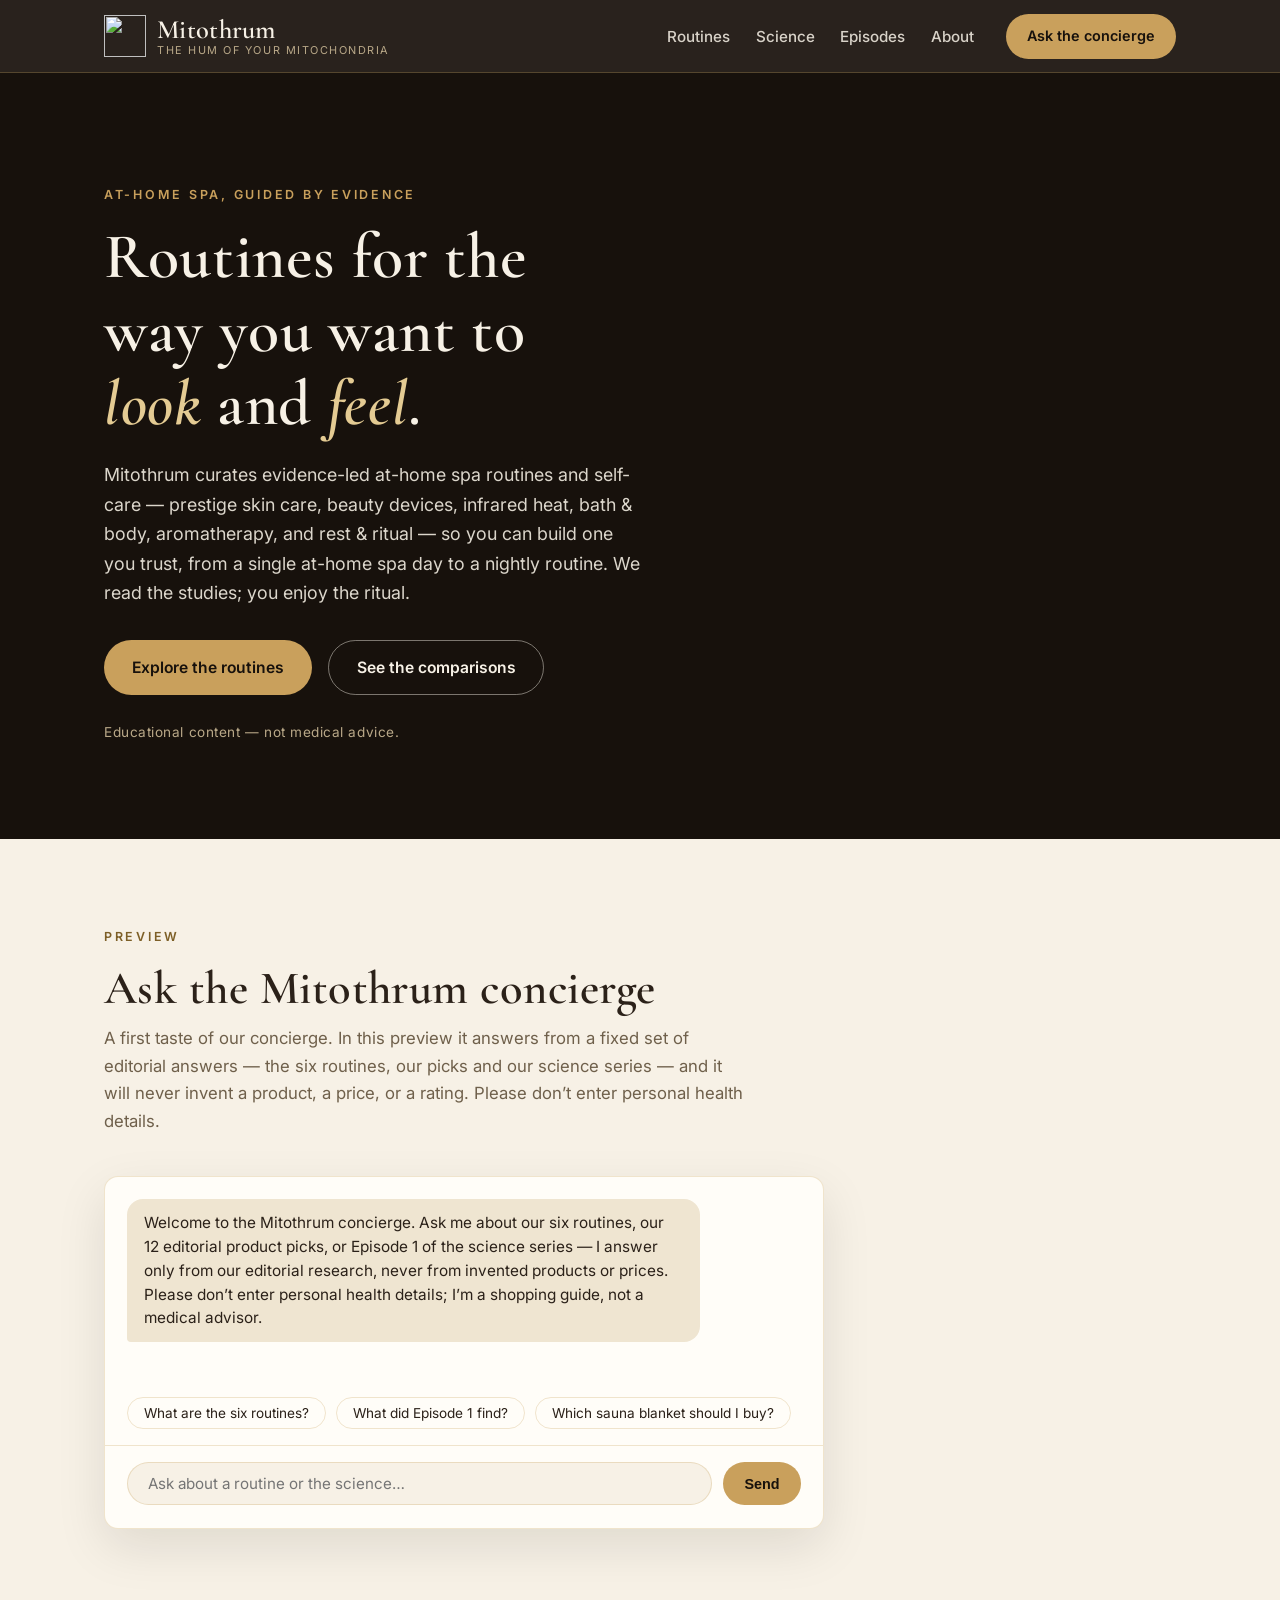
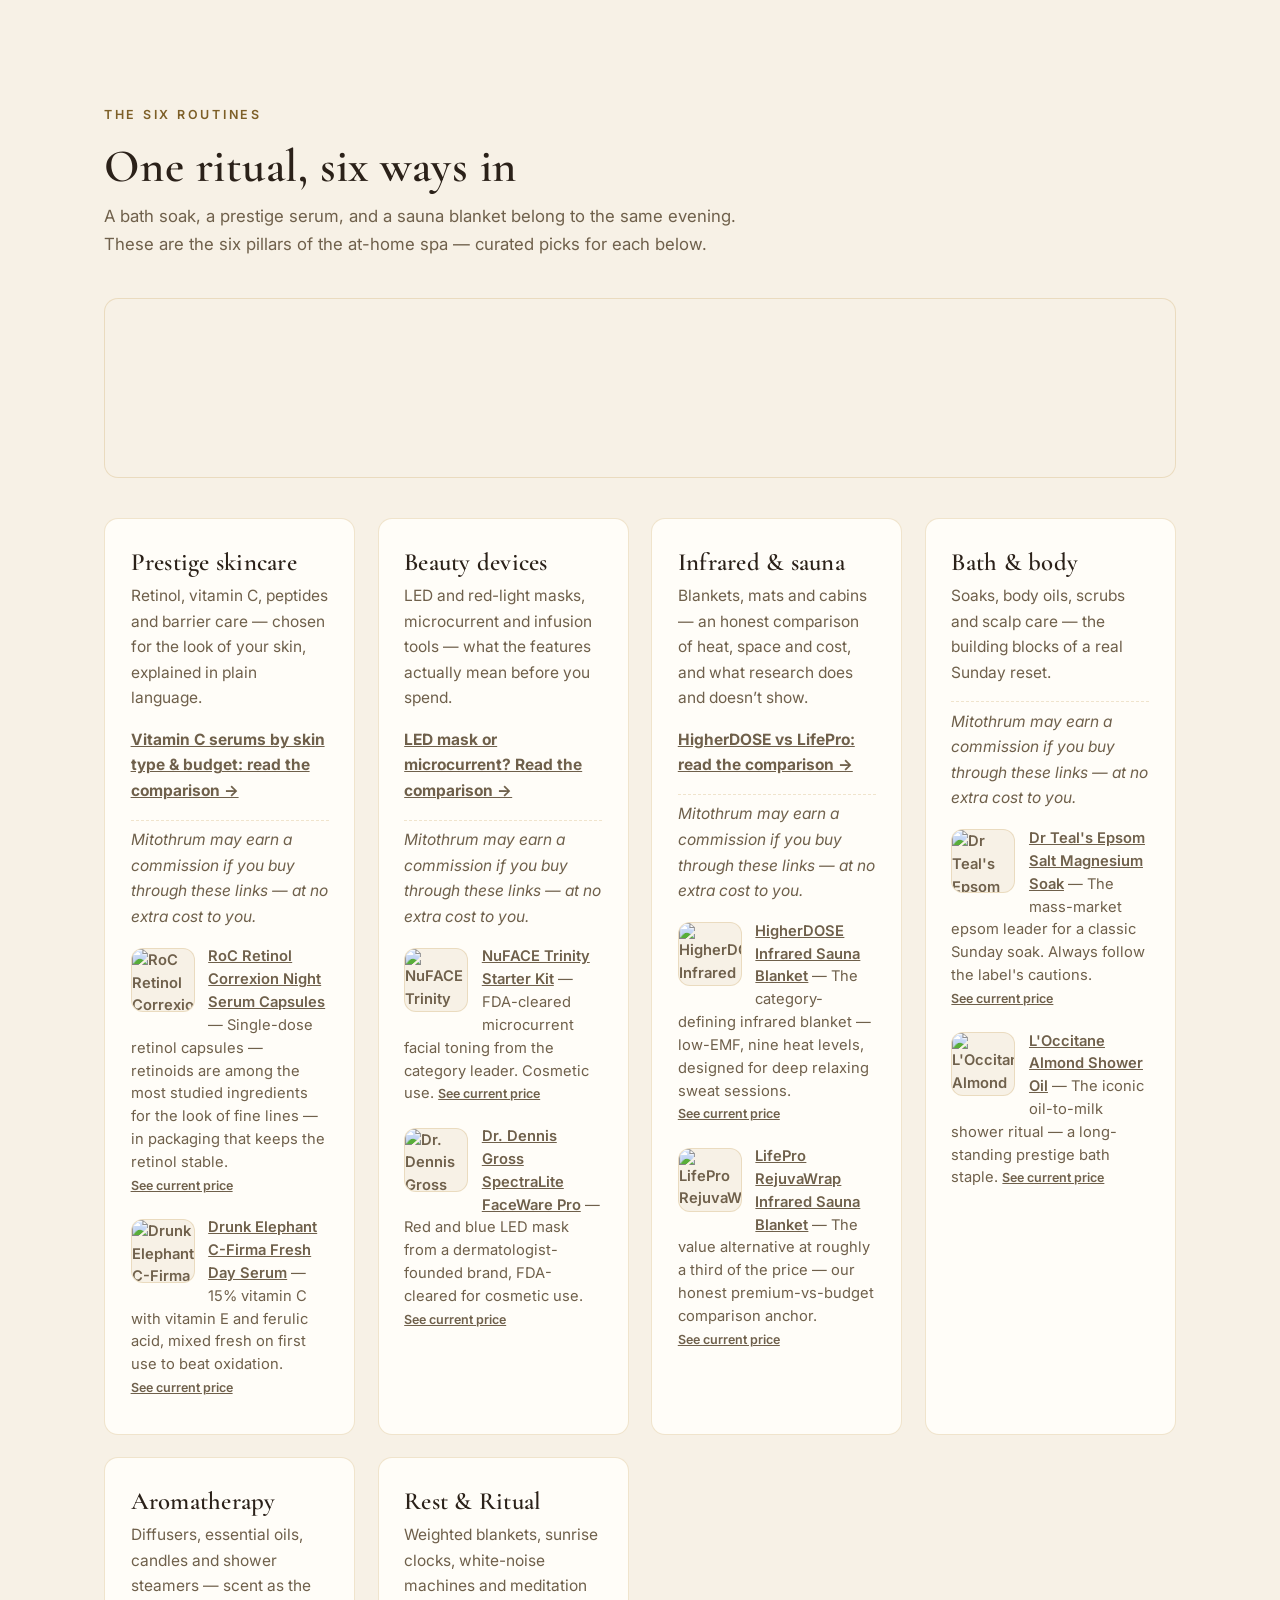
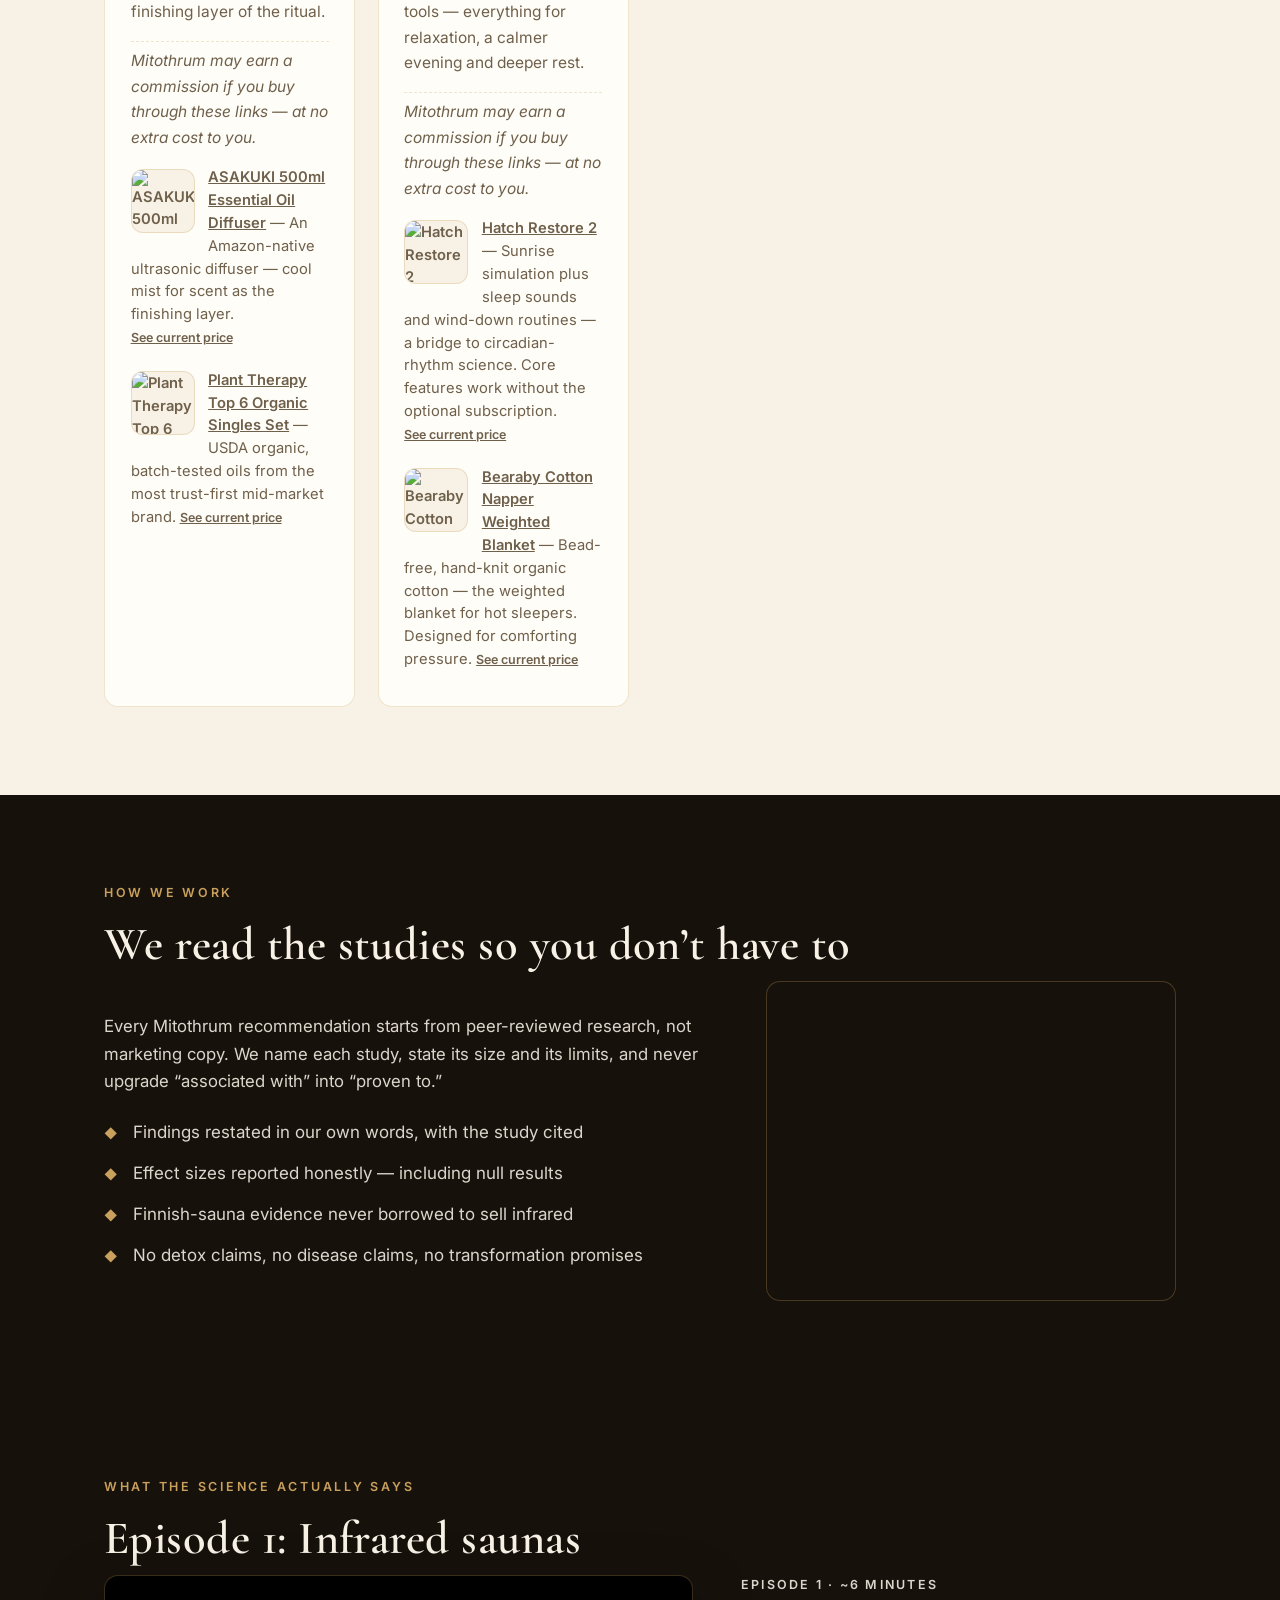
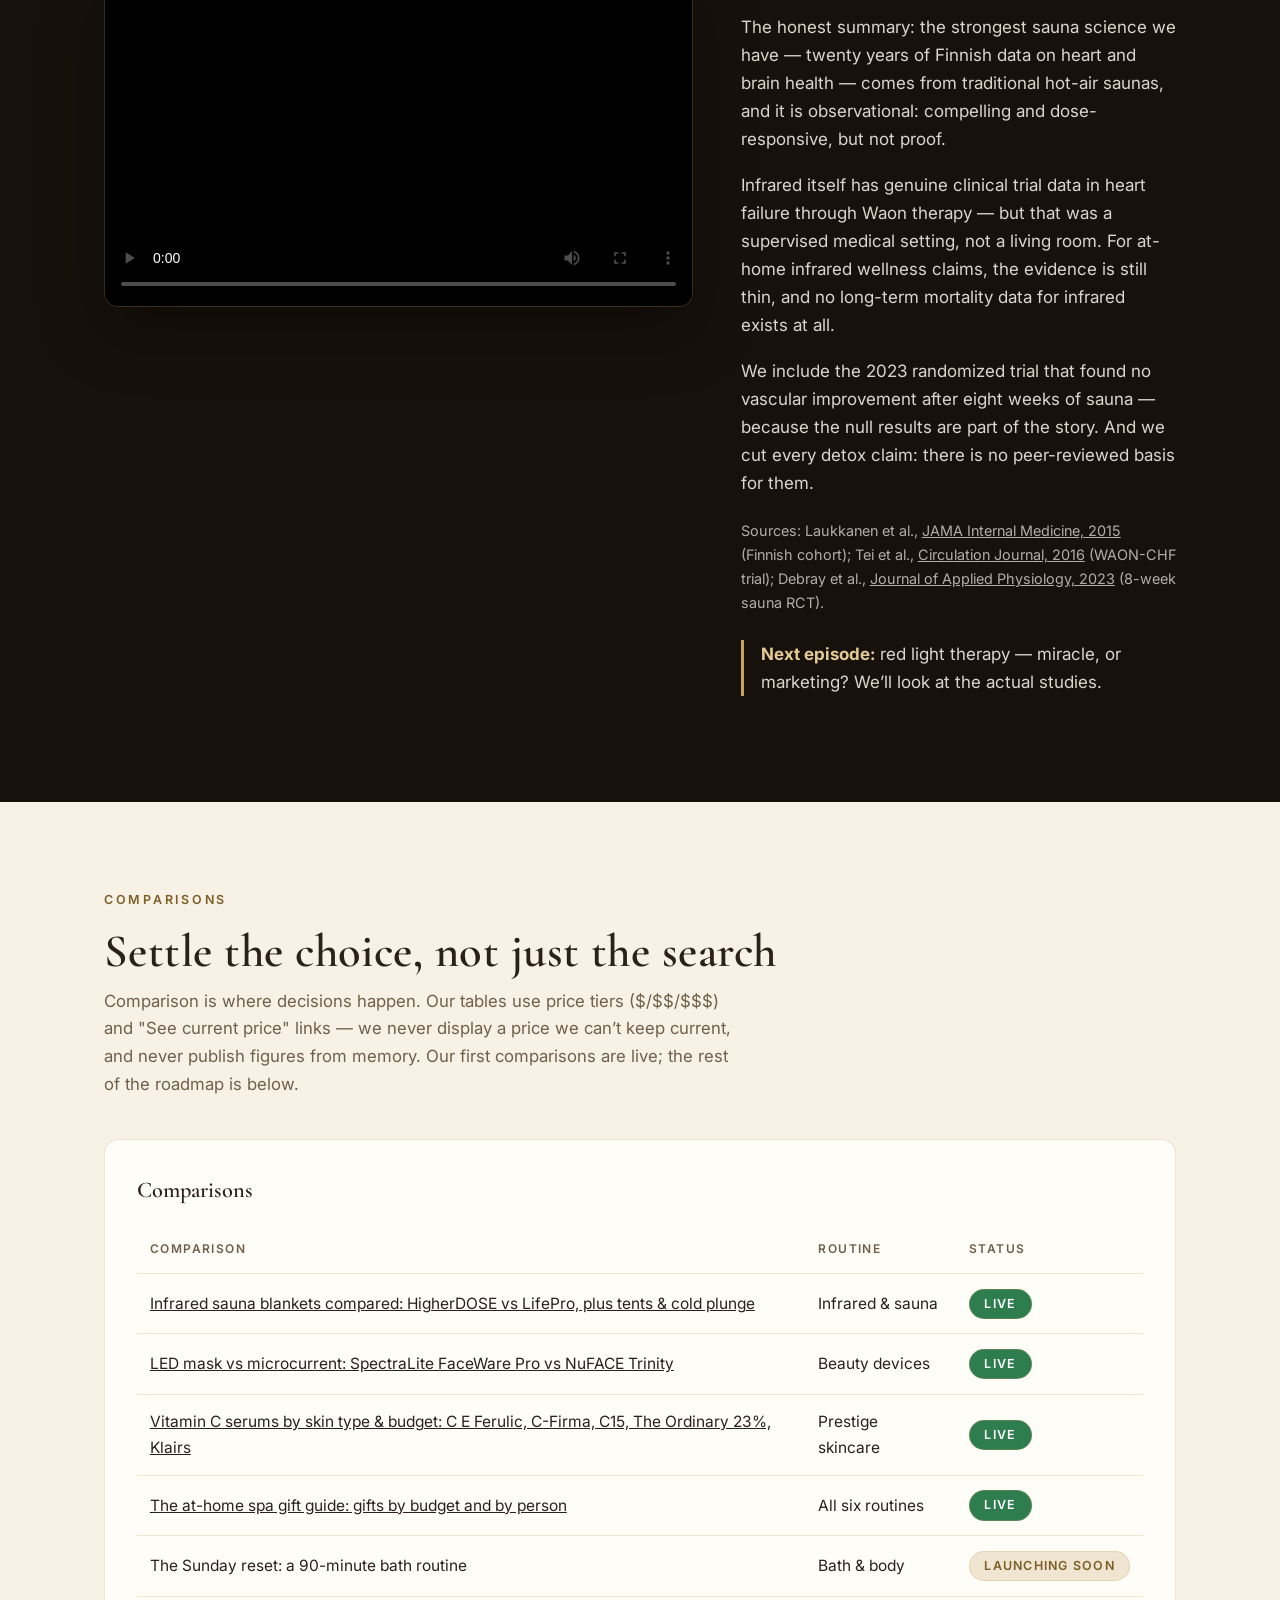
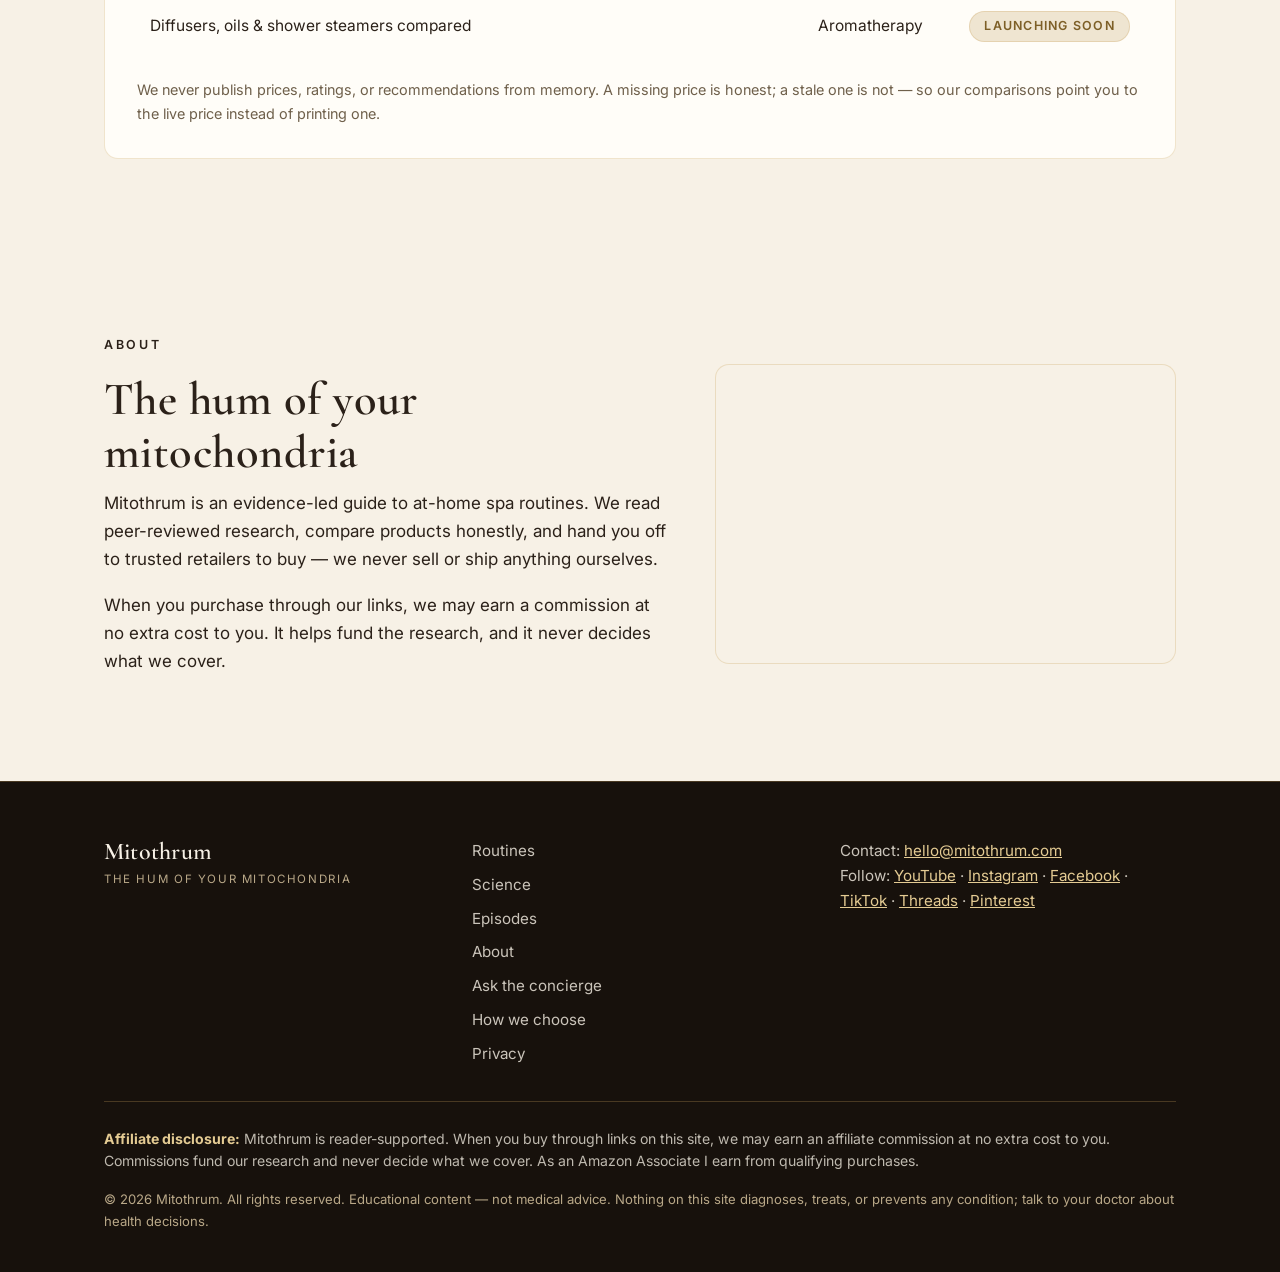
==== commit 2a9a0eed: "Episode 1 video: English captions track (corrected transcript) Co-Authored-By: Claude Opus 5.5 <nore" ====
--- a/index.html
+++ b/index.html
@@ -238,6 +238,7 @@
           <div class="video-frame">
             <video controls preload="metadata" poster="media/episode1-poster.jpg" aria-label="Episode 1: Infrared saunas — what the science actually says">
               <source src="media/sauna-science-explainer.mp4" type="video/mp4">
+              <track kind="captions" src="captions/sauna-science-explainer.en.vtt" srclang="en" label="English" default>
               Your browser does not support the video tag.
             </video>
           </div>
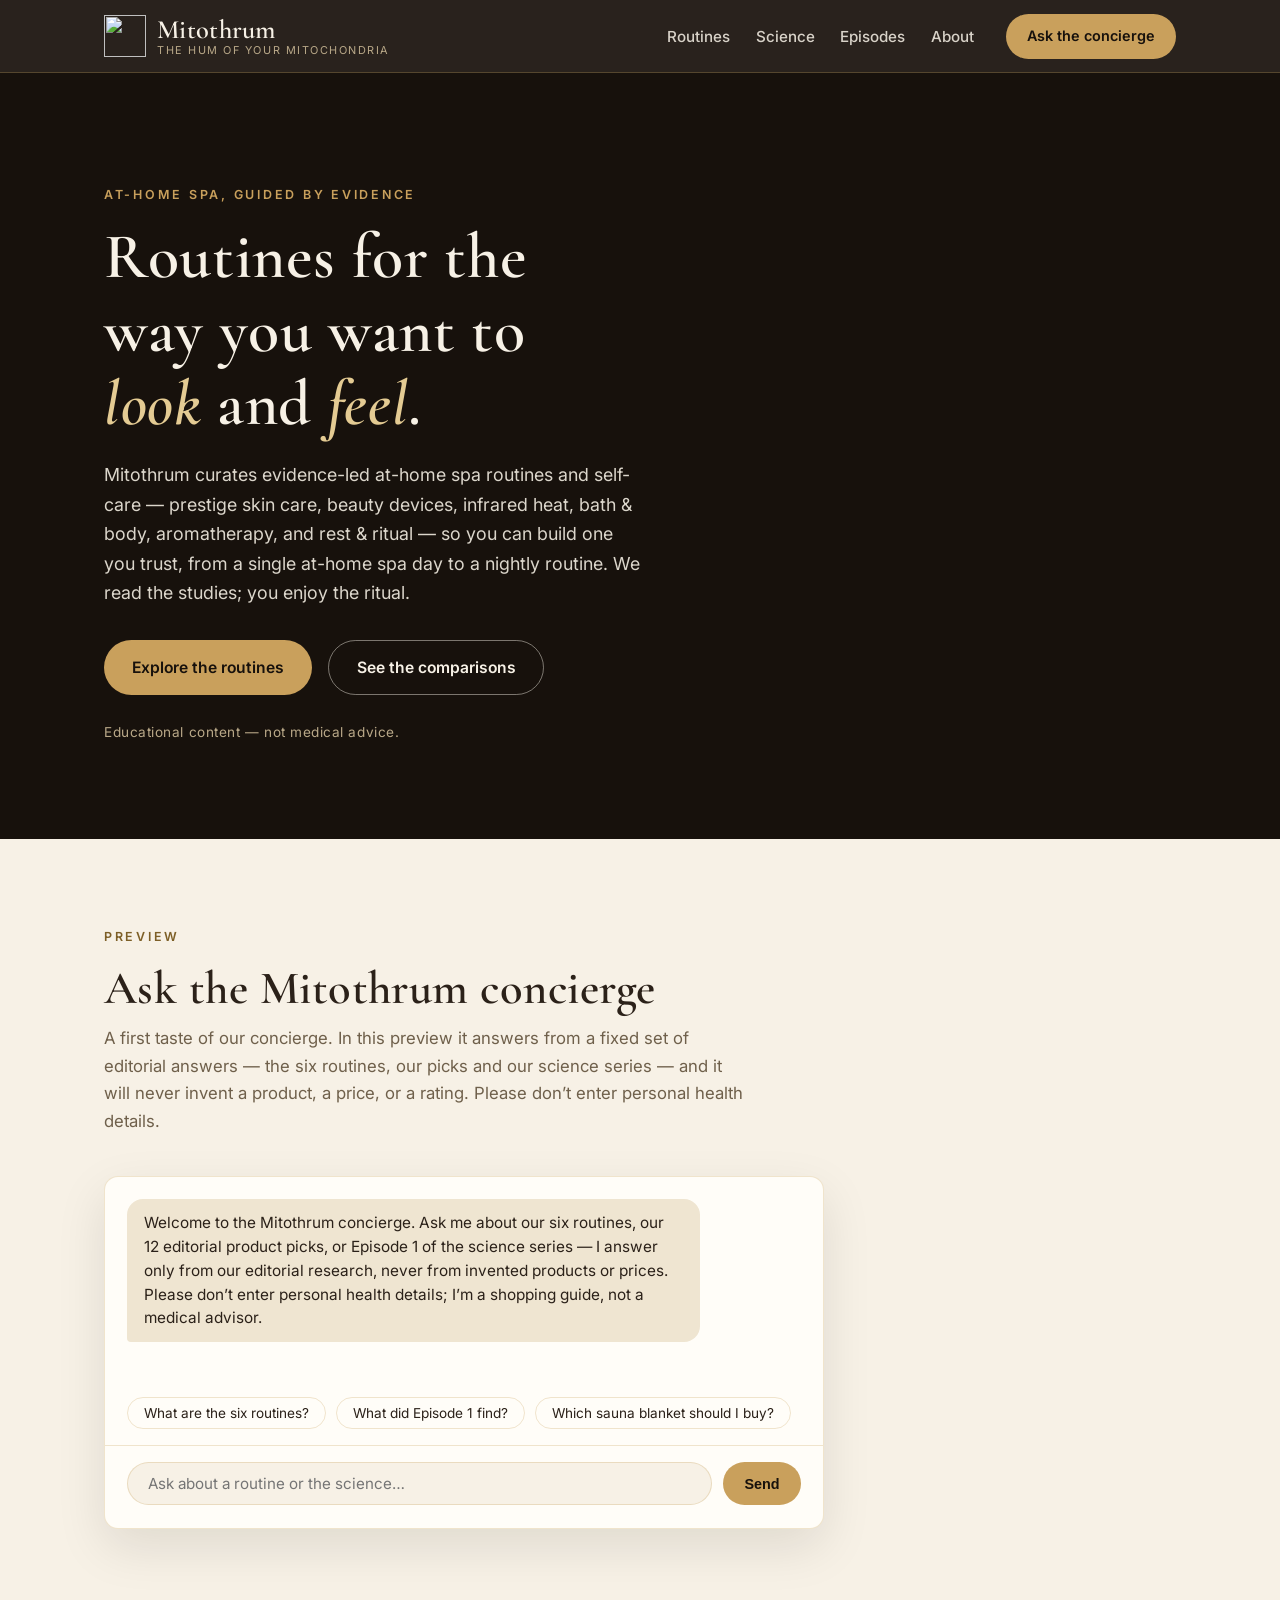
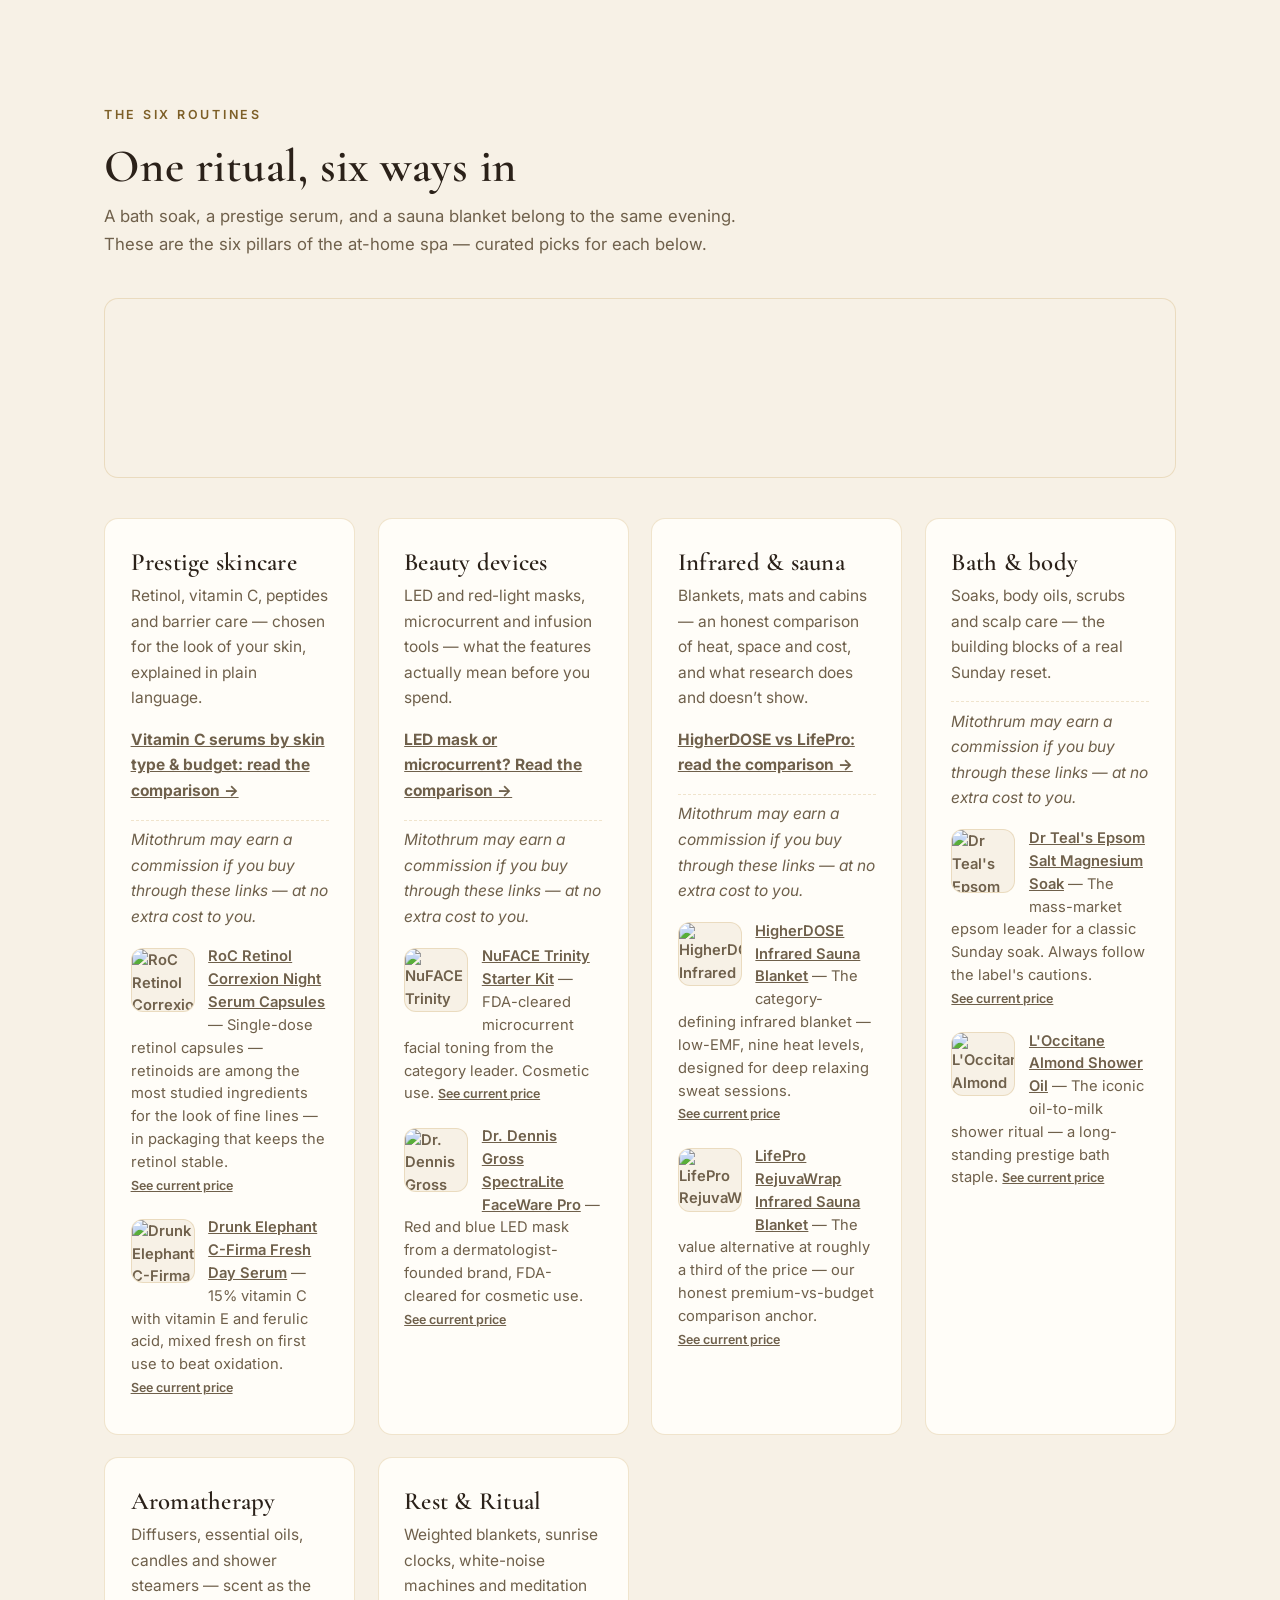
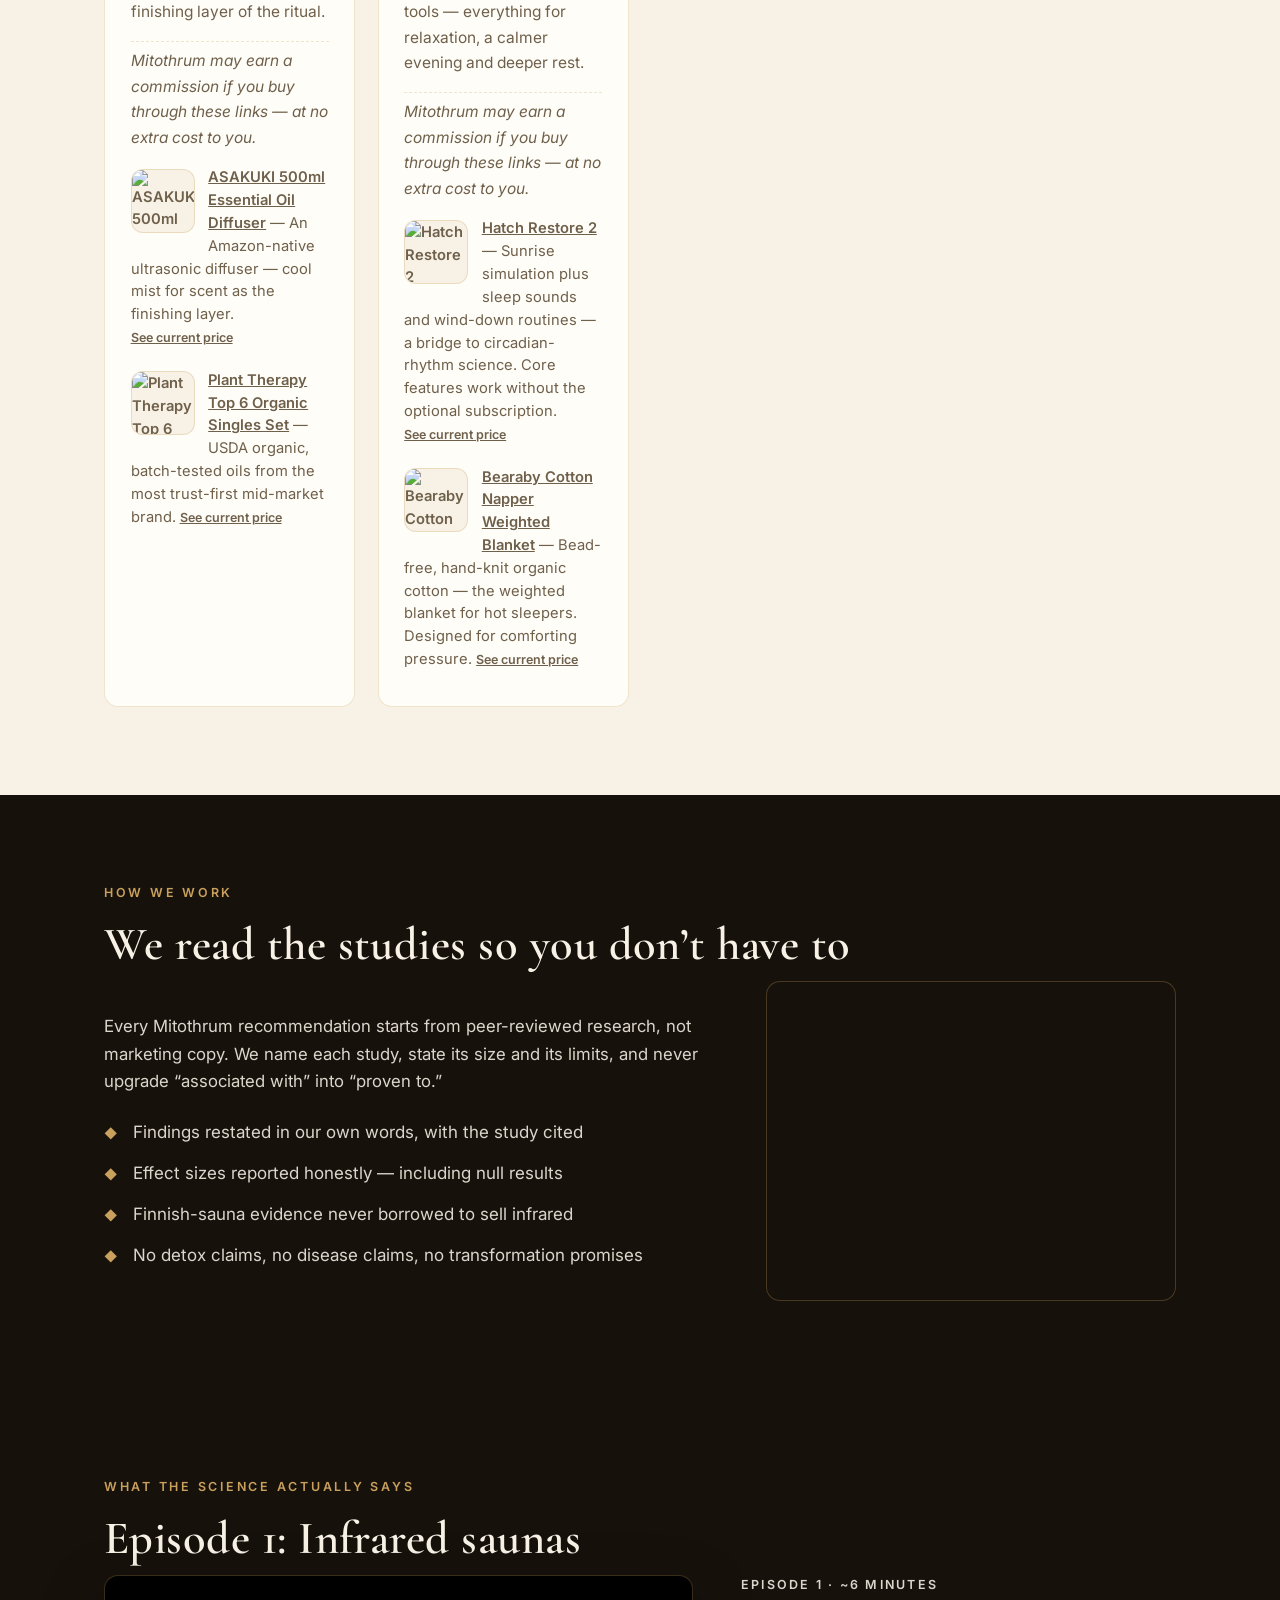
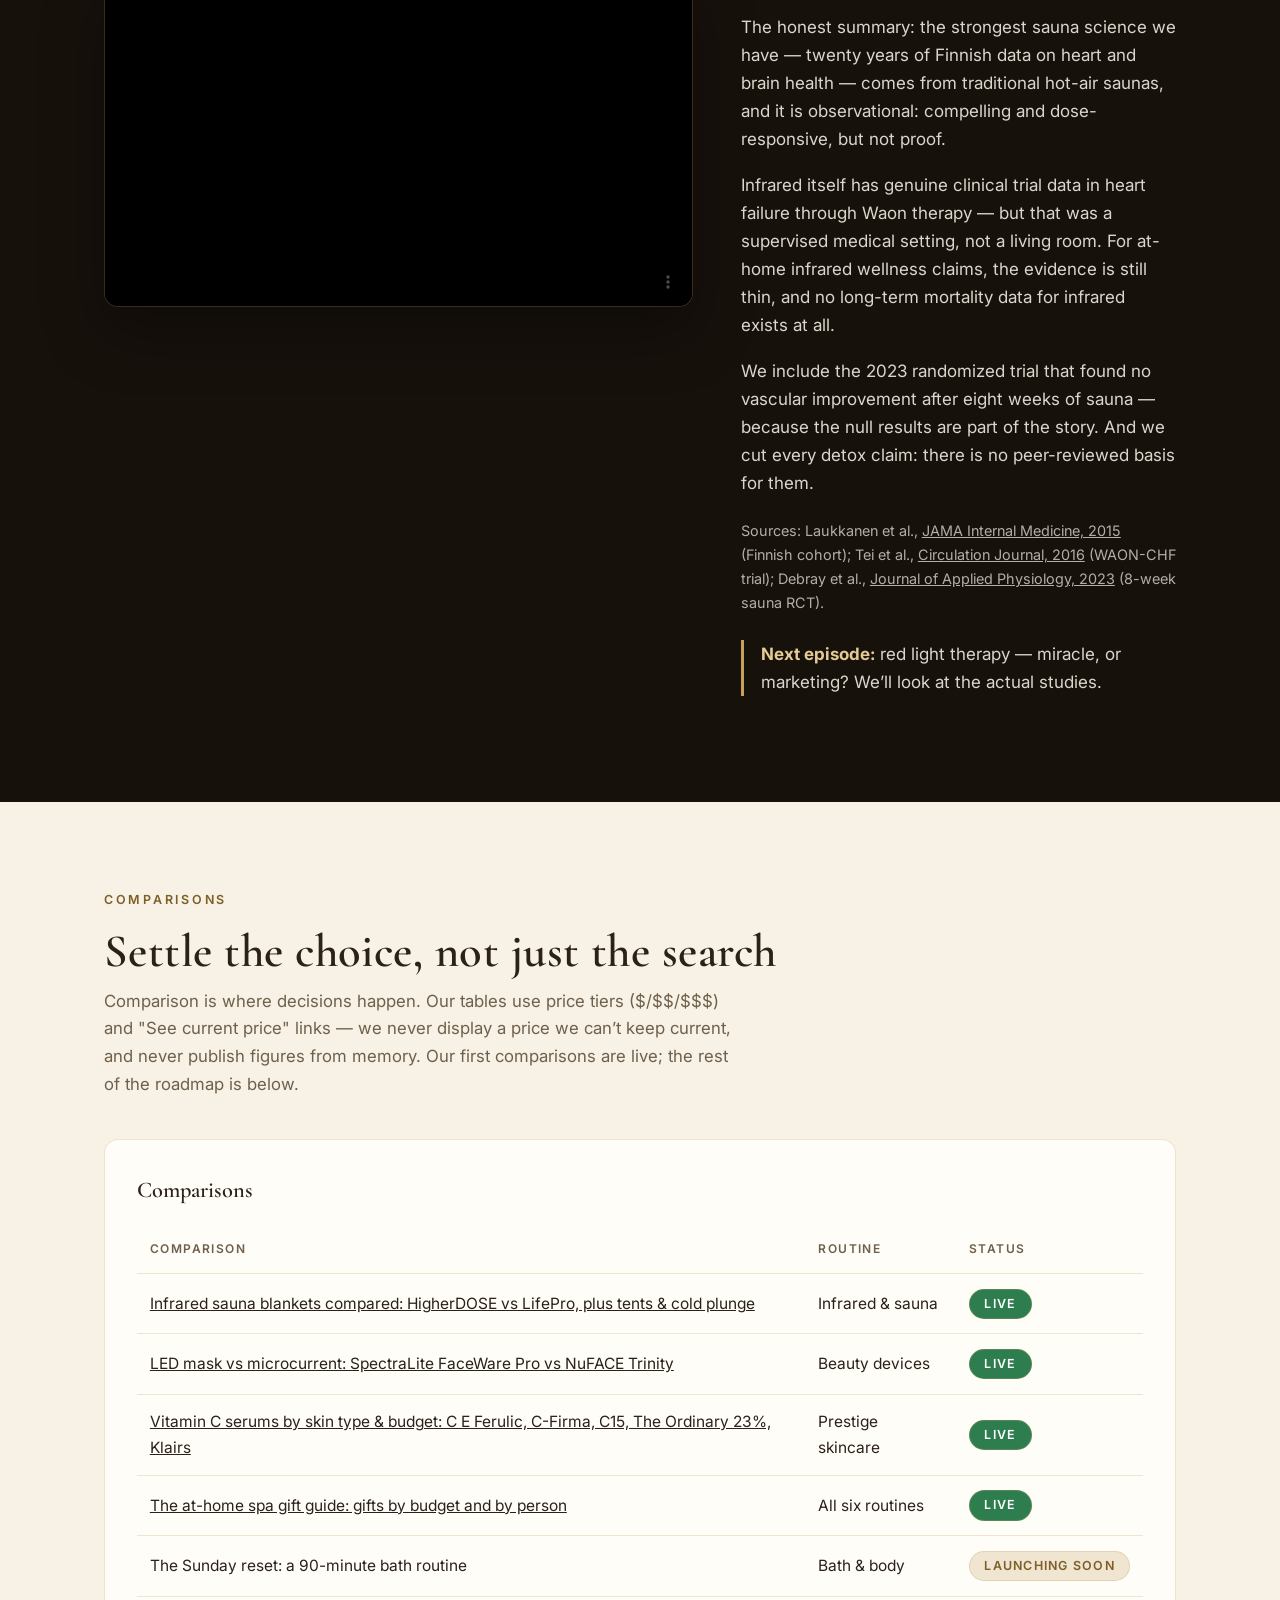
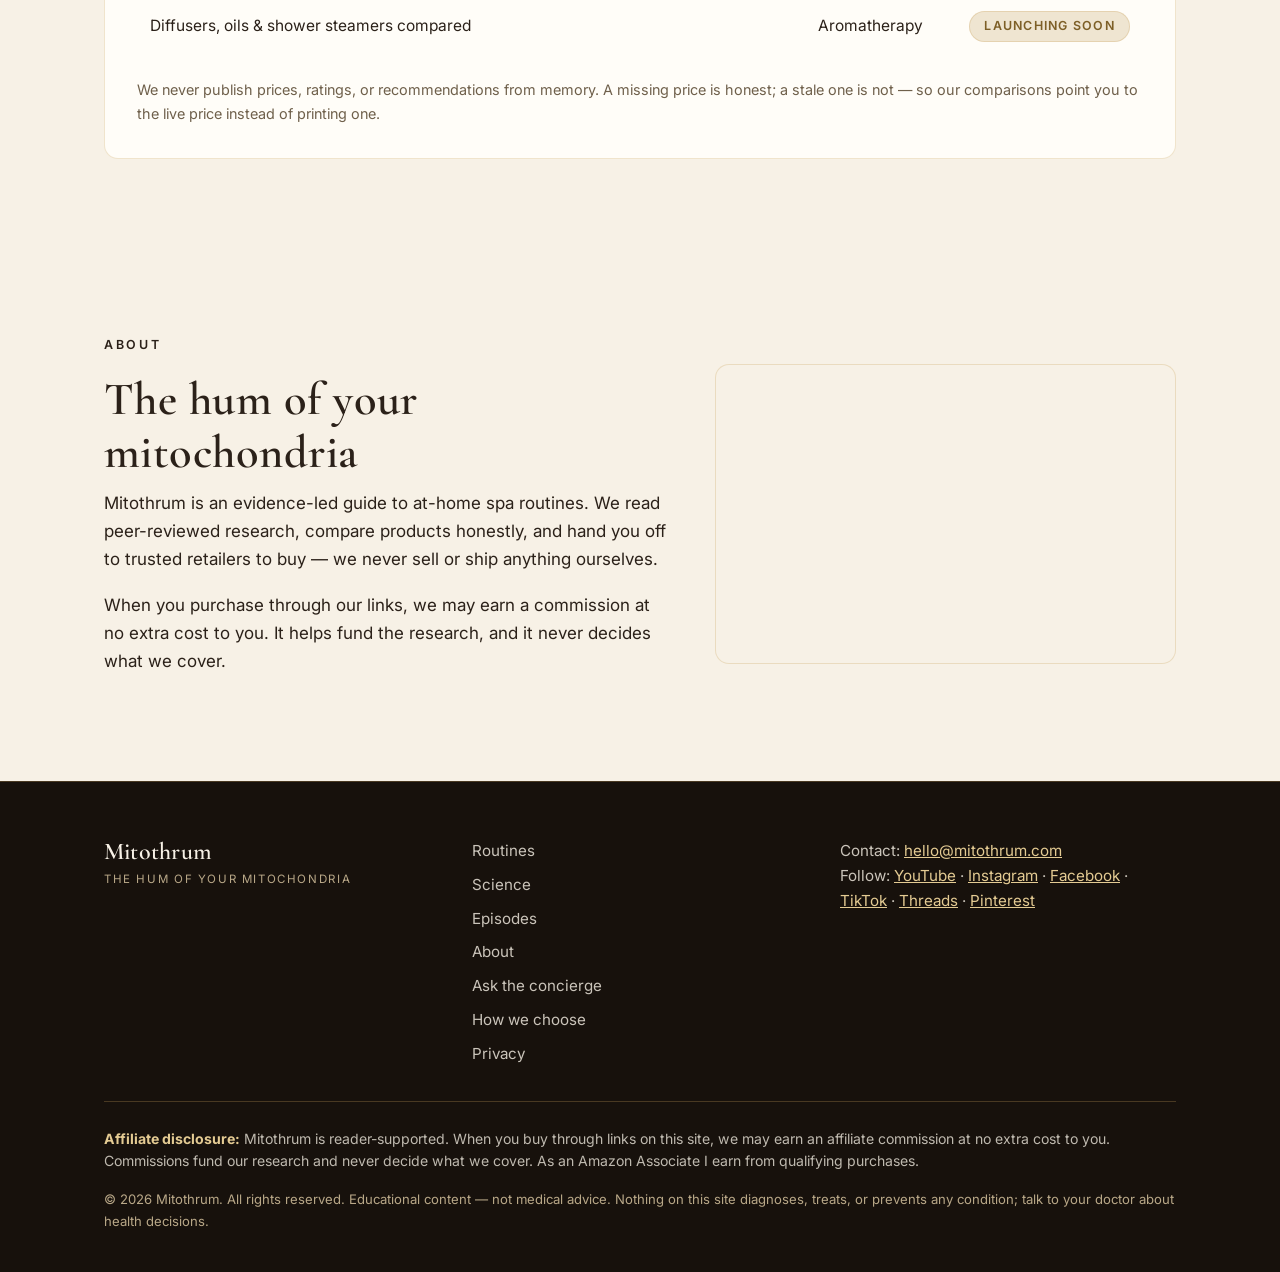
==== commit d3bb73bf: "Episode 1: switch homepage to trimmed v2 video with EN + ES captions Co-Authored-By: Claude Opus 5.5" ====
--- a/index.html
+++ b/index.html
@@ -237,8 +237,9 @@
         <div class="episode-grid">
           <div class="video-frame">
             <video controls preload="metadata" poster="media/episode1-poster.jpg" aria-label="Episode 1: Infrared saunas — what the science actually says">
-              <source src="media/sauna-science-explainer.mp4" type="video/mp4">
-              <track kind="captions" src="captions/sauna-science-explainer.en.vtt" srclang="en" label="English" default>
+              <source src="media/sauna-science-explainer-v2.mp4" type="video/mp4">
+              <track kind="captions" src="captions/sauna-science-explainer-v2.en.vtt" srclang="en" label="English" default>
+              <track kind="captions" src="captions/sauna-science-explainer-v2.es.vtt" srclang="es" label="Español">
               Your browser does not support the video tag.
             </video>
           </div>
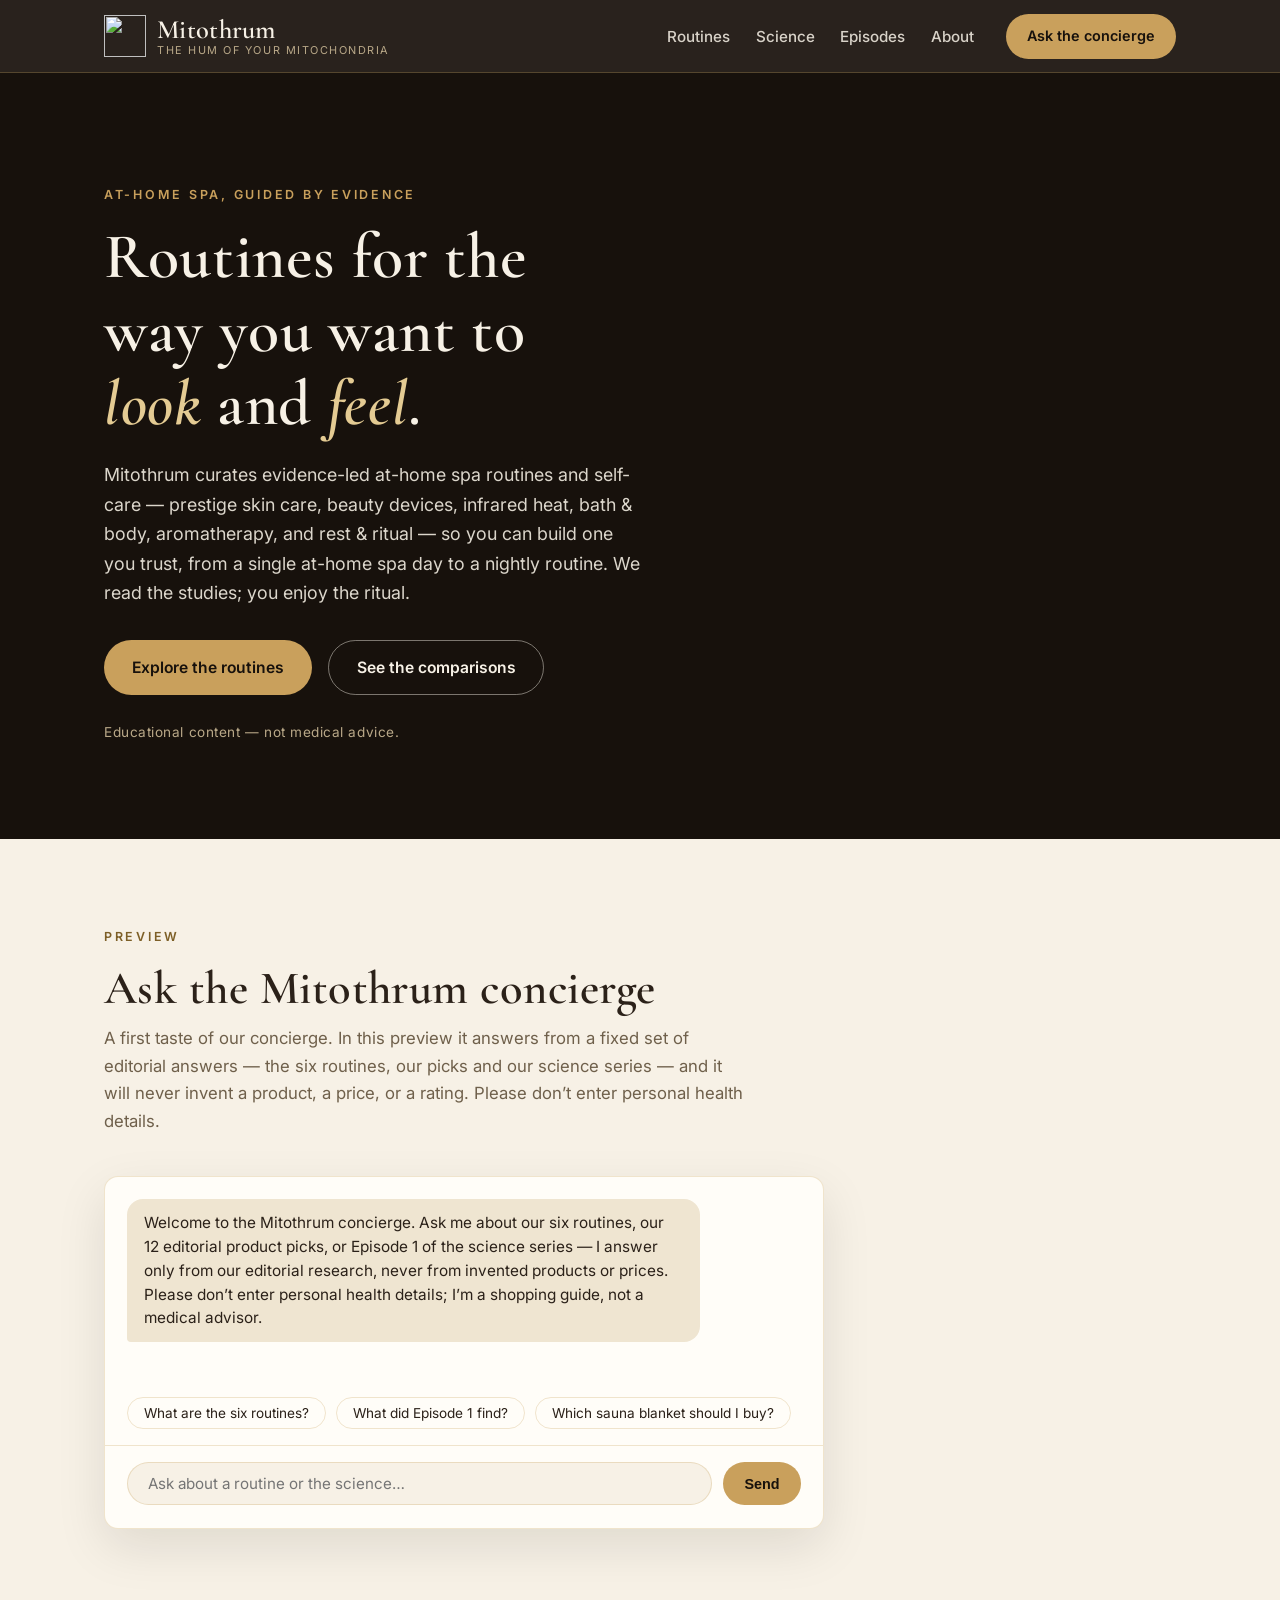
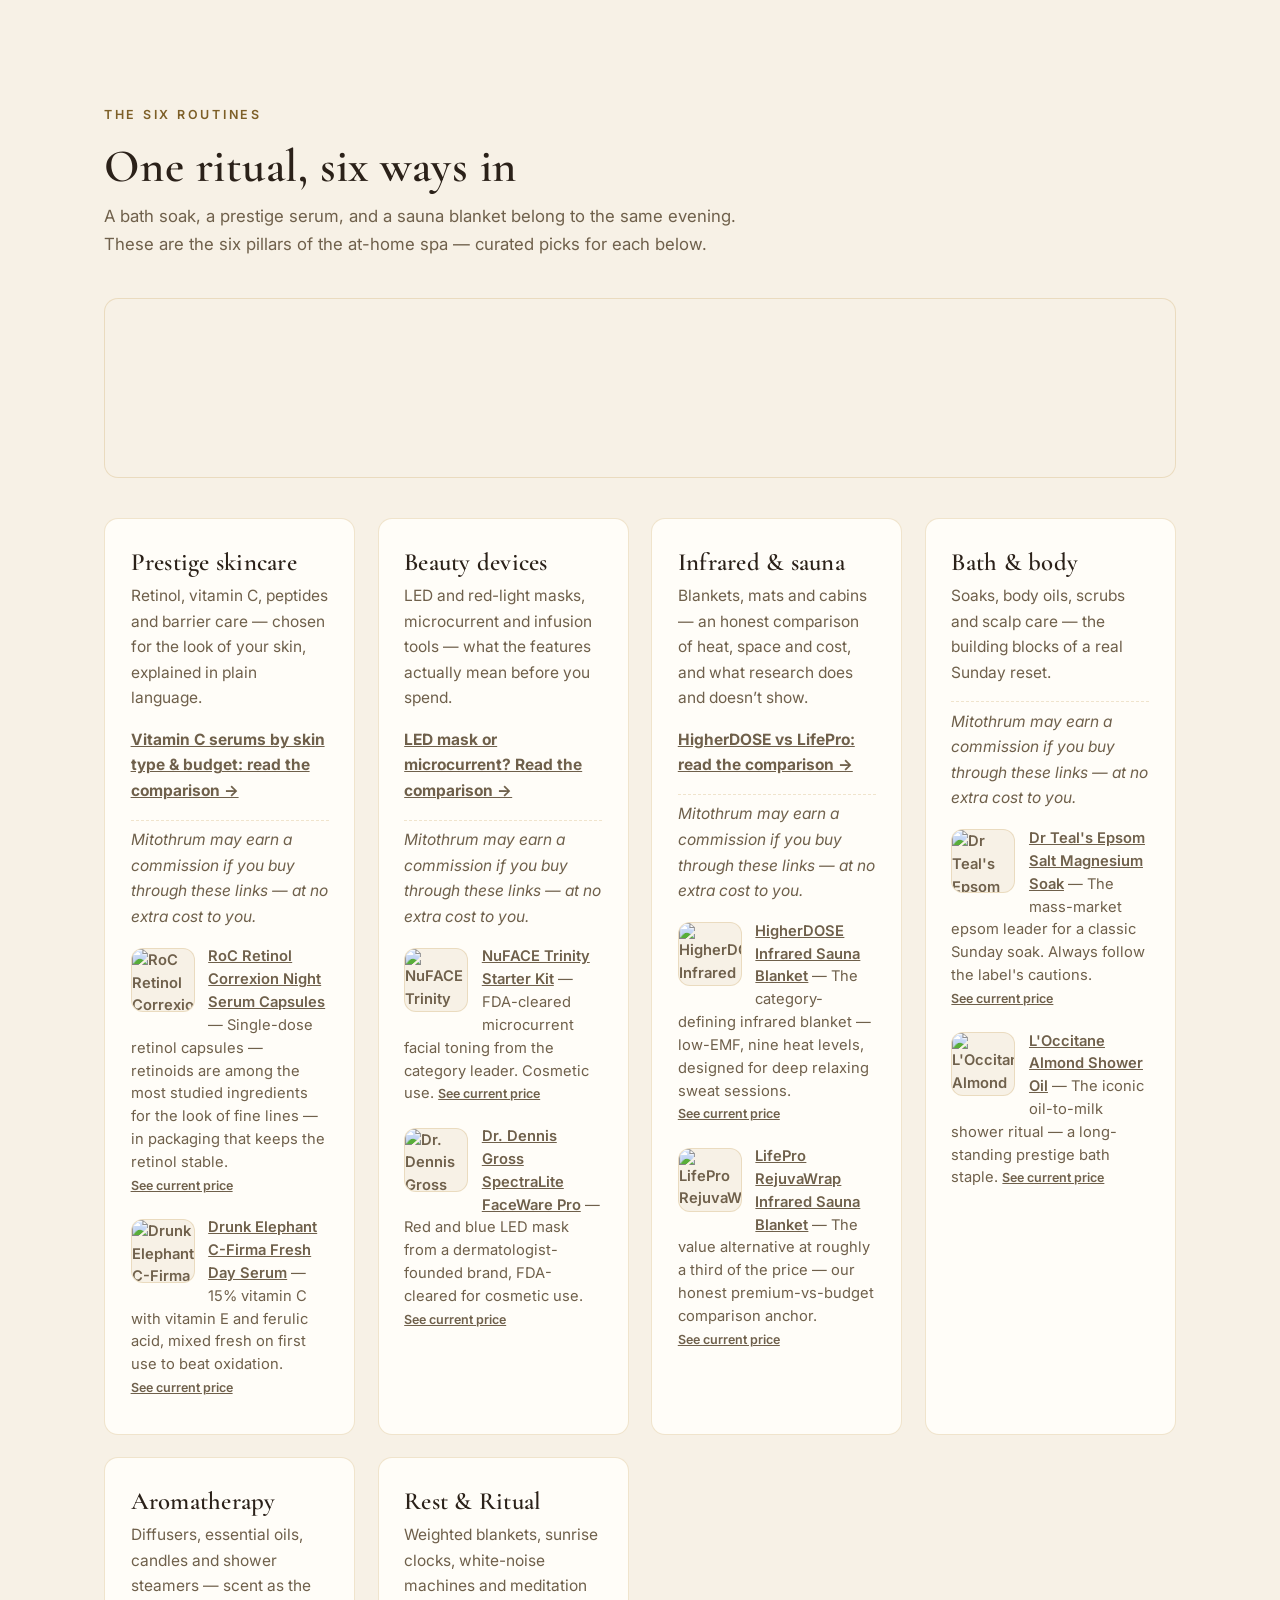
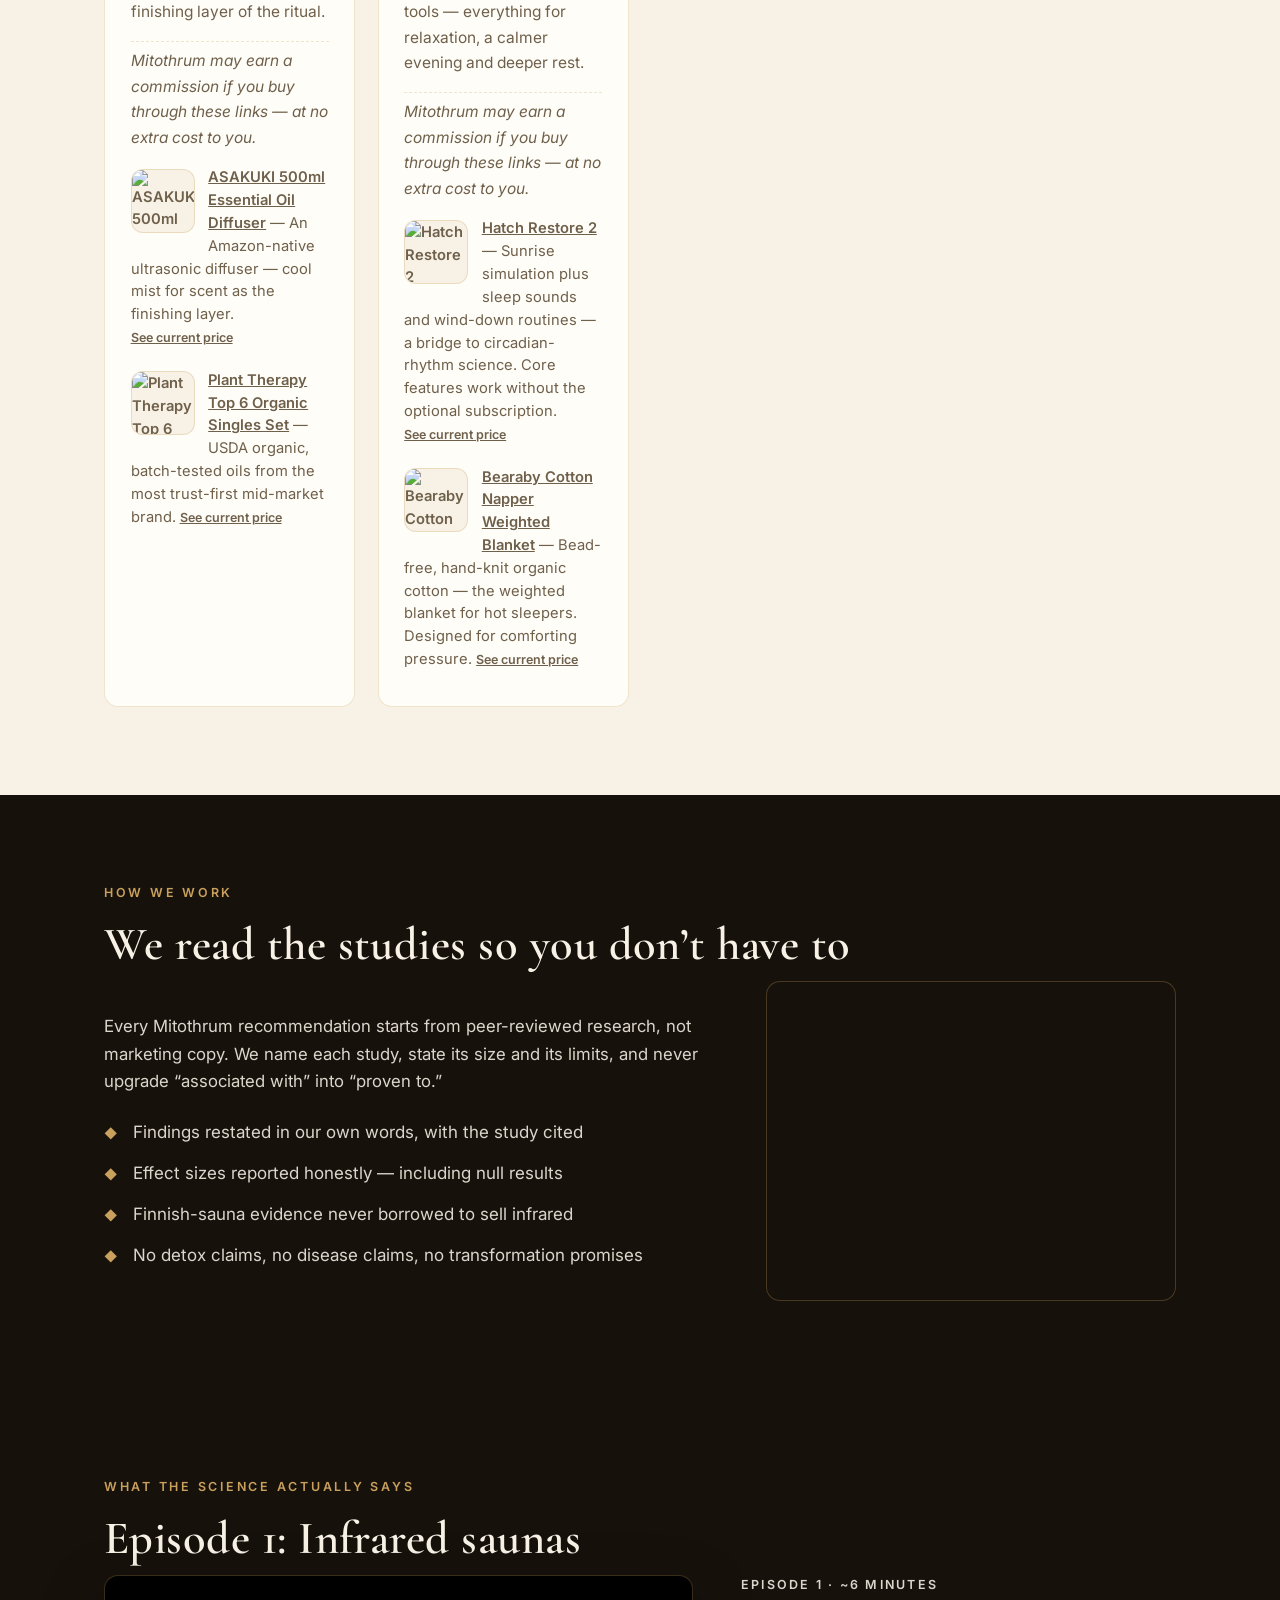
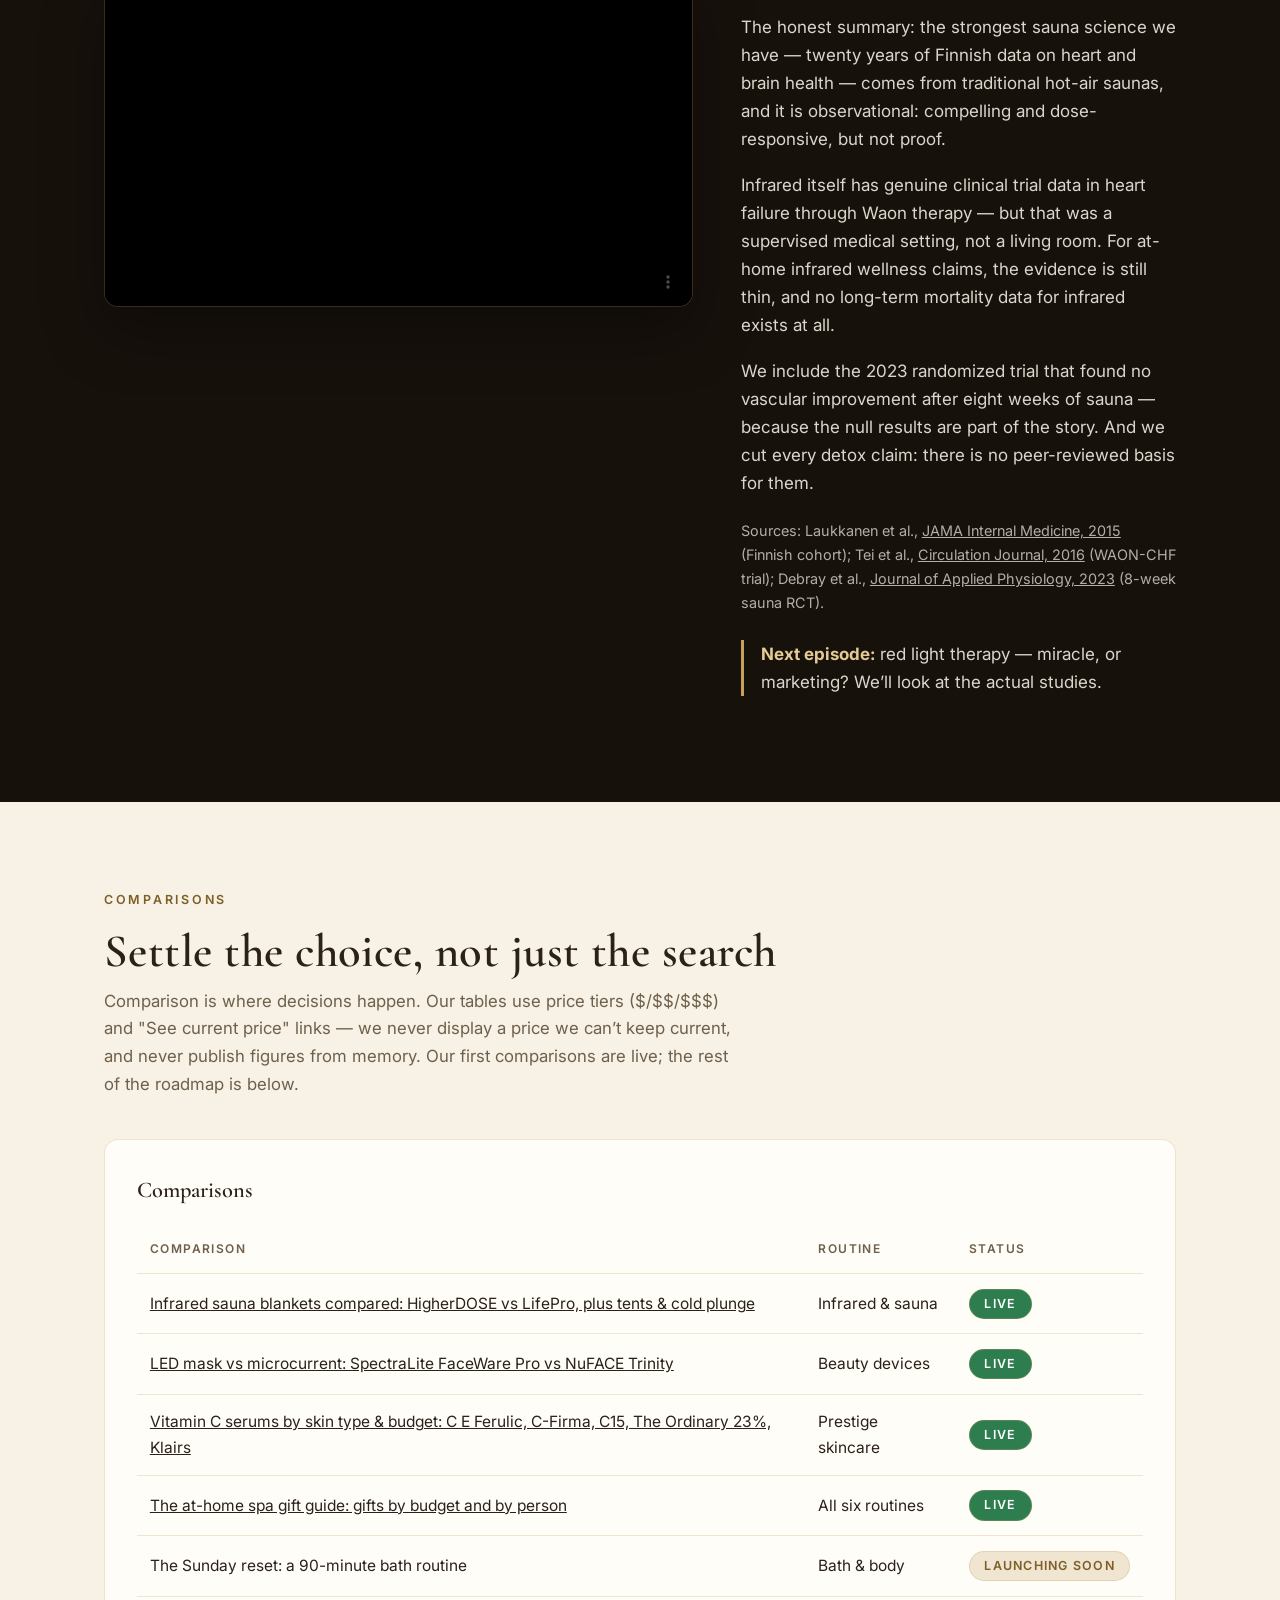
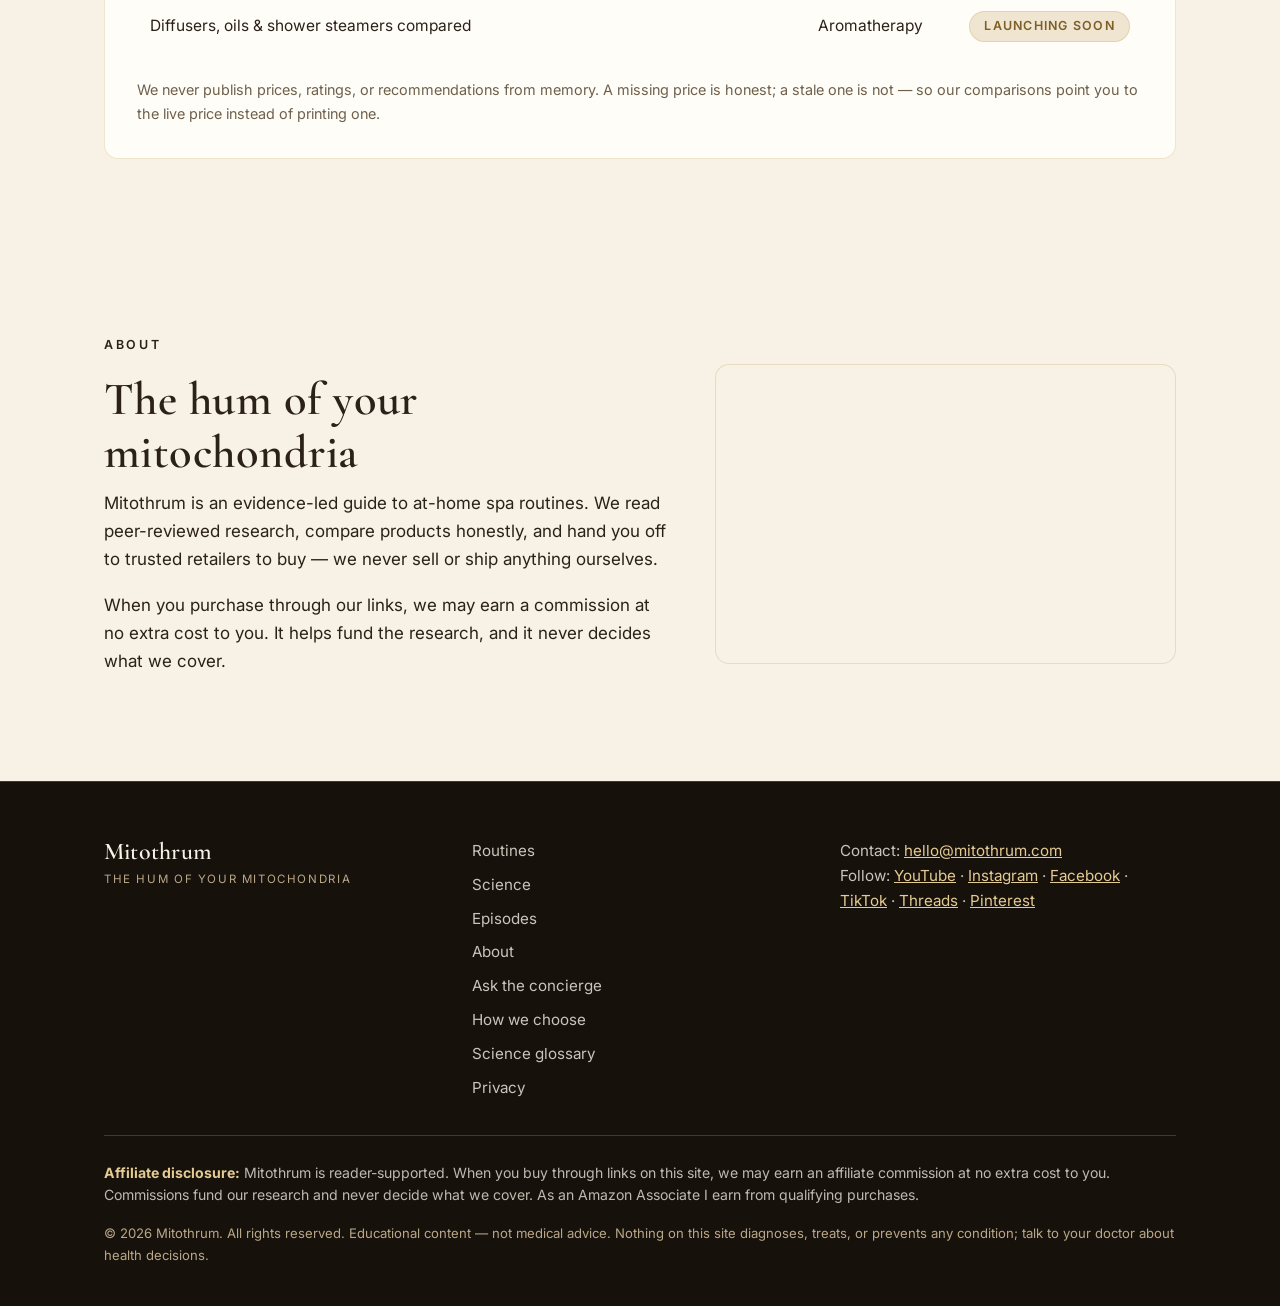
==== commit bd966a0a: "Add a cited science glossary and link it from the guides New glossary.html: light therapy (wavelengt" ====
--- a/index.html
+++ b/index.html
@@ -336,6 +336,7 @@
         <a href="#about">About</a>
         <a href="#concierge">Ask the concierge</a>
         <a href="methodology.html">How we choose</a>
+        <a href="glossary.html">Science glossary</a>
         <a href="privacy.html">Privacy</a>
       </nav>
       <div class="footer-contact">
--- a/styles.css
+++ b/styles.css
@@ -519,3 +519,13 @@
   .wordmark-name { font-size: 1.35rem; }
   .header-inner .btn { white-space: normal; text-align: center; line-height: 1.2; padding: 0.45rem 0.75rem; }
 }
+
+/* Science glossary and numbered citations (Oct 31, 2026) */
+sup.cite{font-size:.75em;line-height:0}
+sup.cite a{padding:0 .1em}
+.references{margin-top:2.5rem;border-top:1px solid currentColor;padding-top:1rem}
+.references ol{padding-left:1.4rem}
+.references li{margin-bottom:.6rem}
+.note{padding:.9rem 1rem;border-left:3px solid var(--amber-ink, #7d5f27);margin:1.2rem 0}
+.glossary h2{margin-top:2.6rem}
+.glossary h3{margin-top:1.4rem;margin-bottom:.3rem}
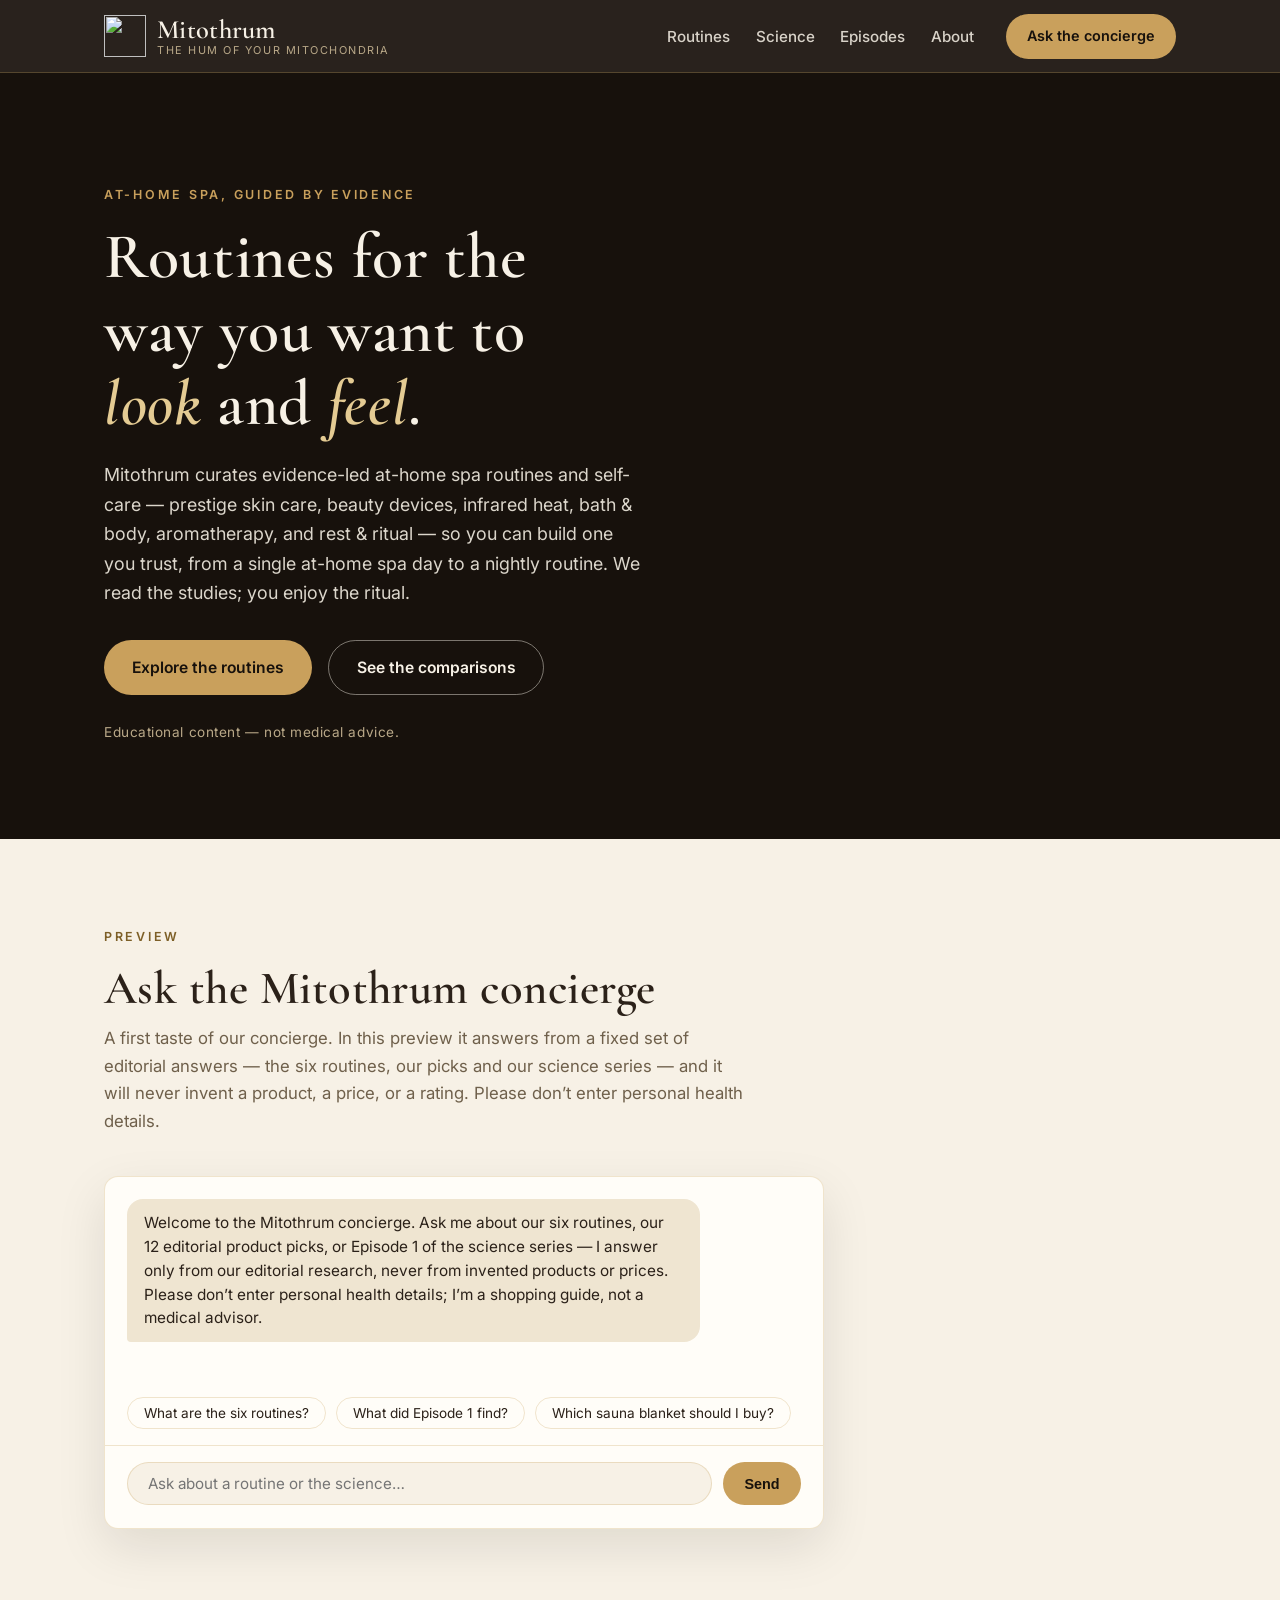
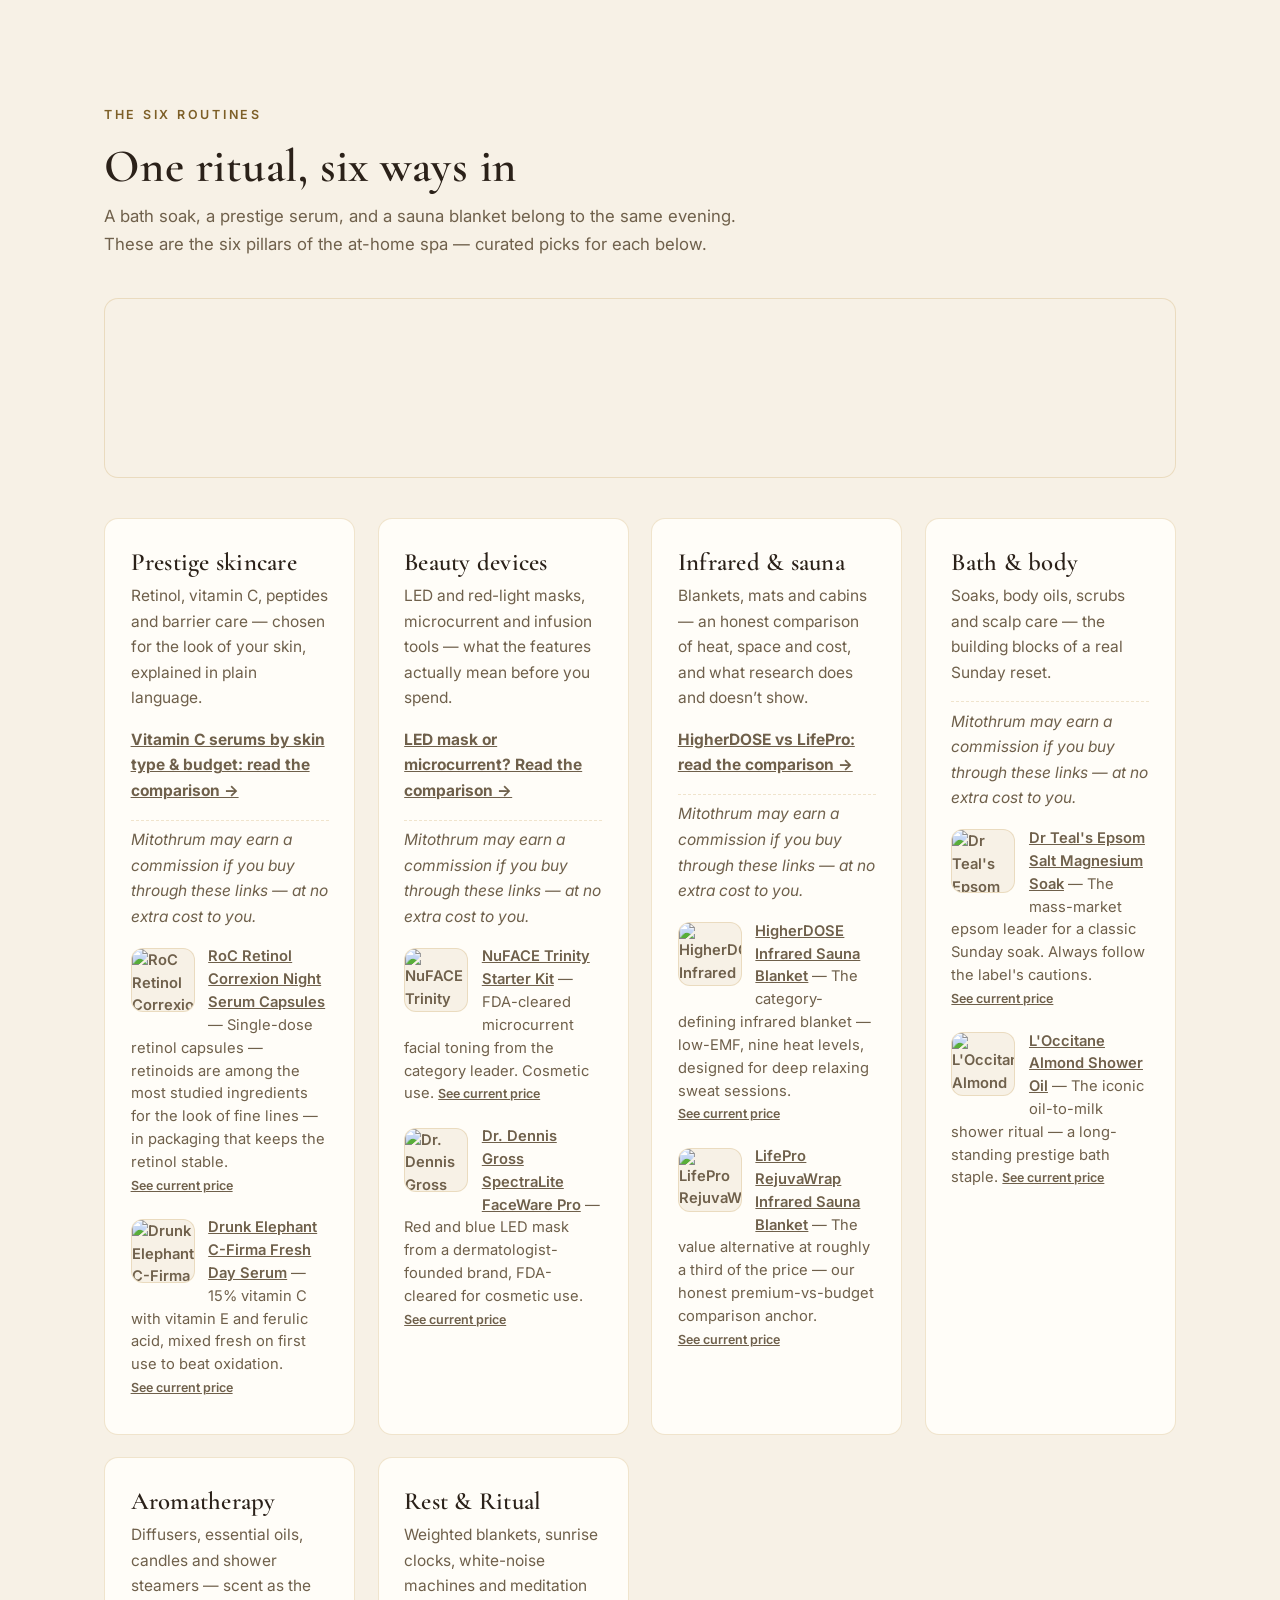
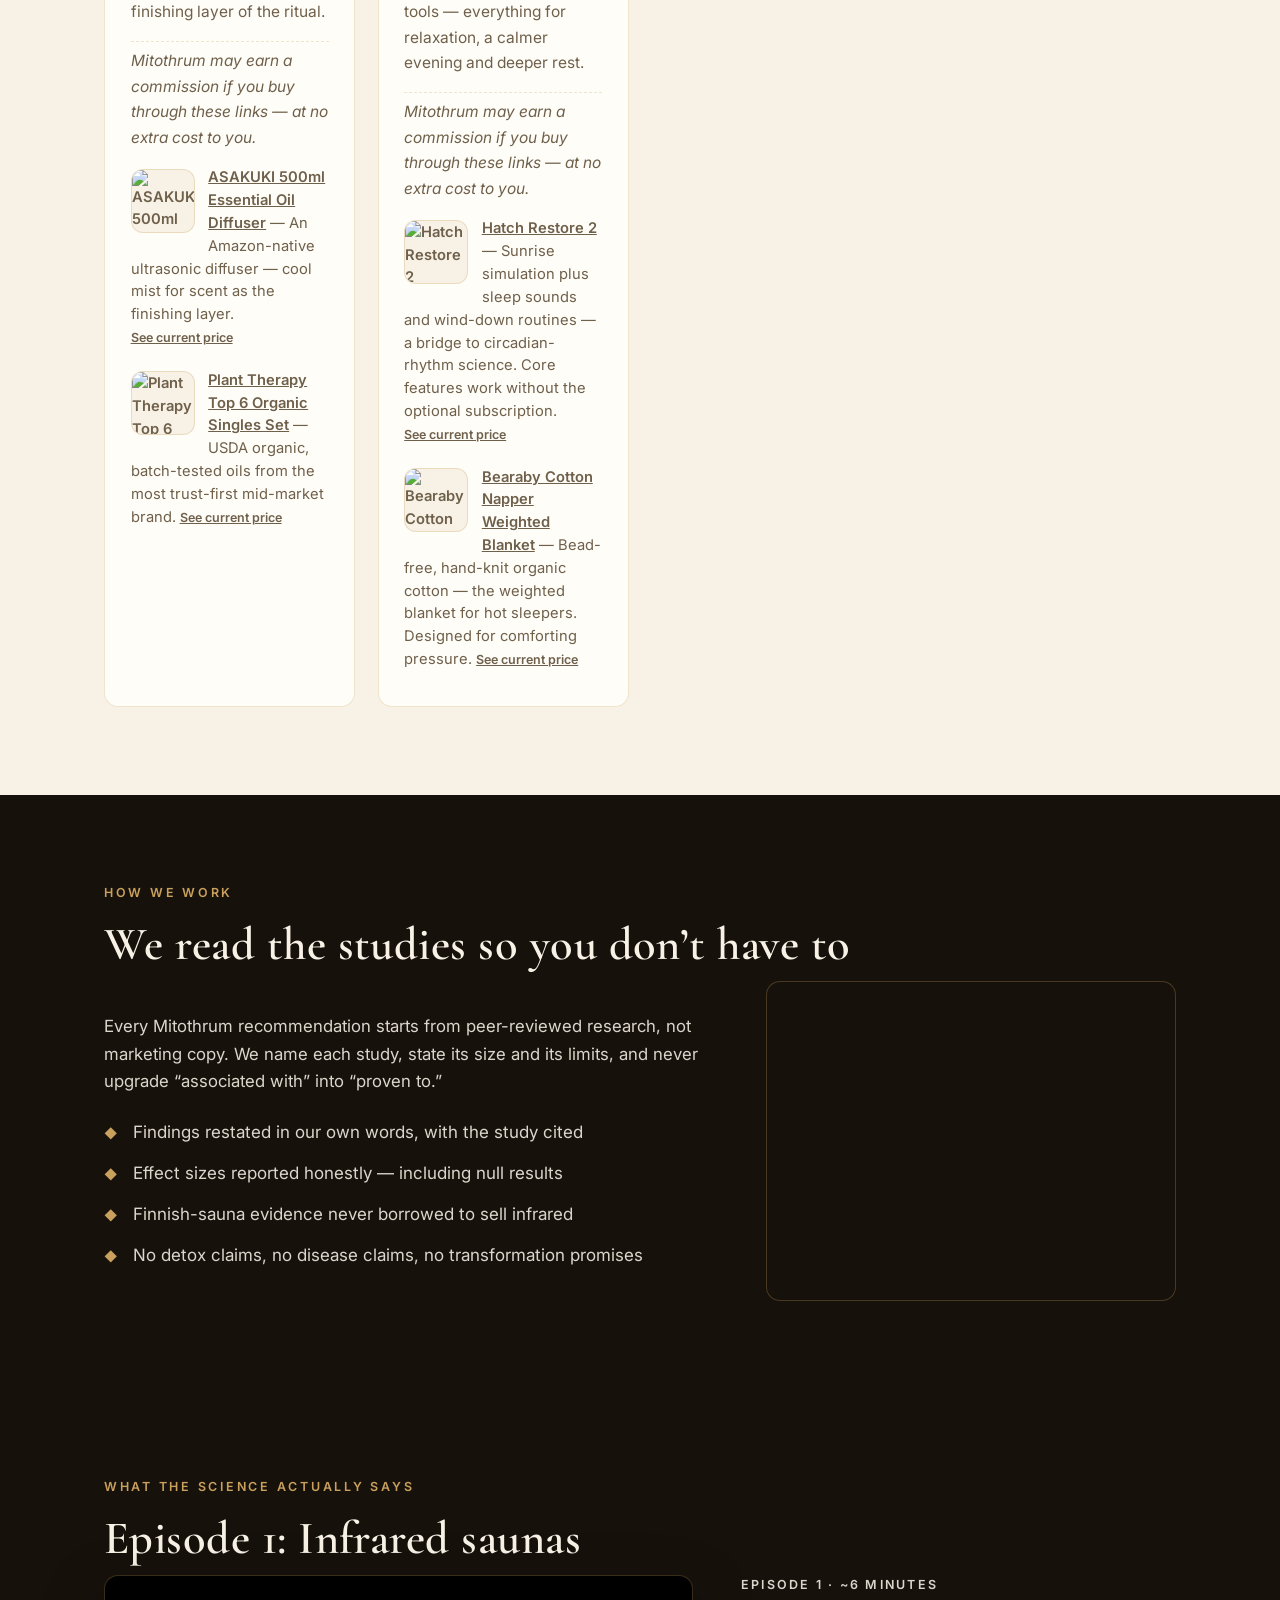
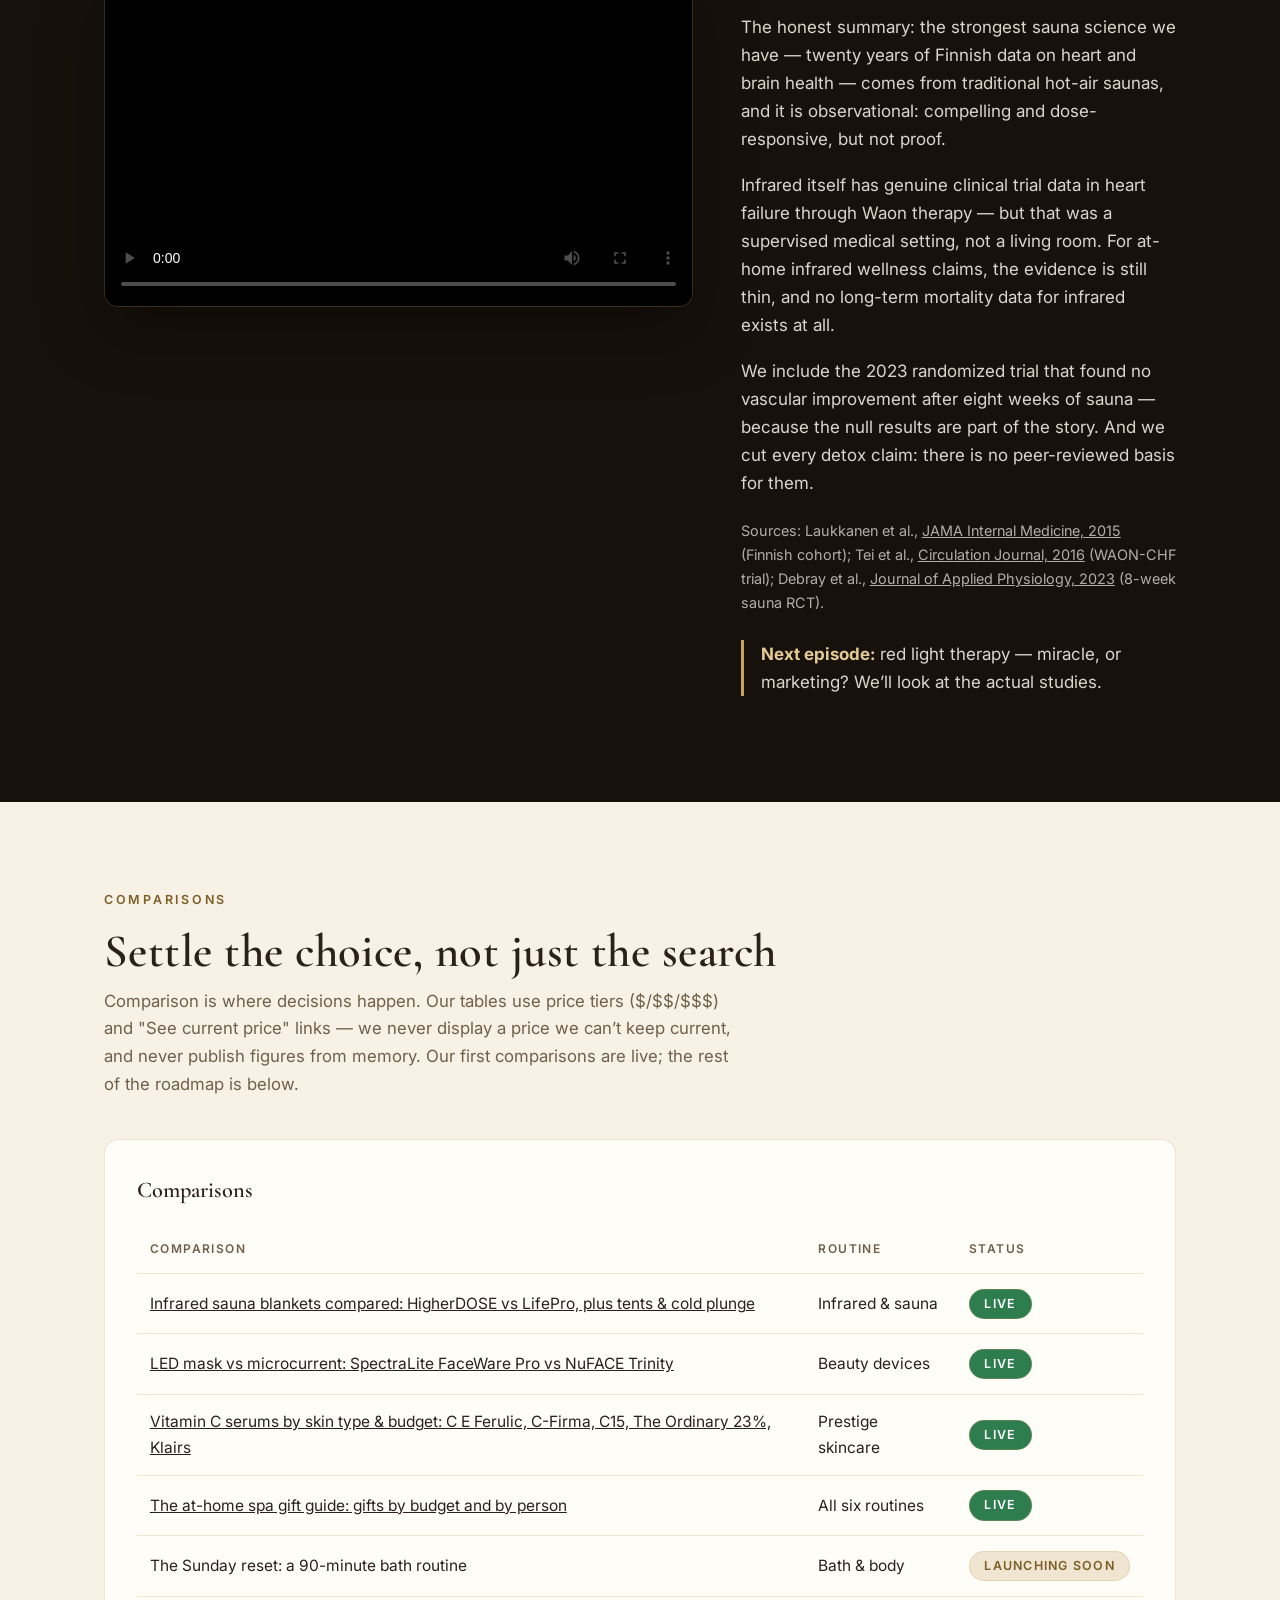
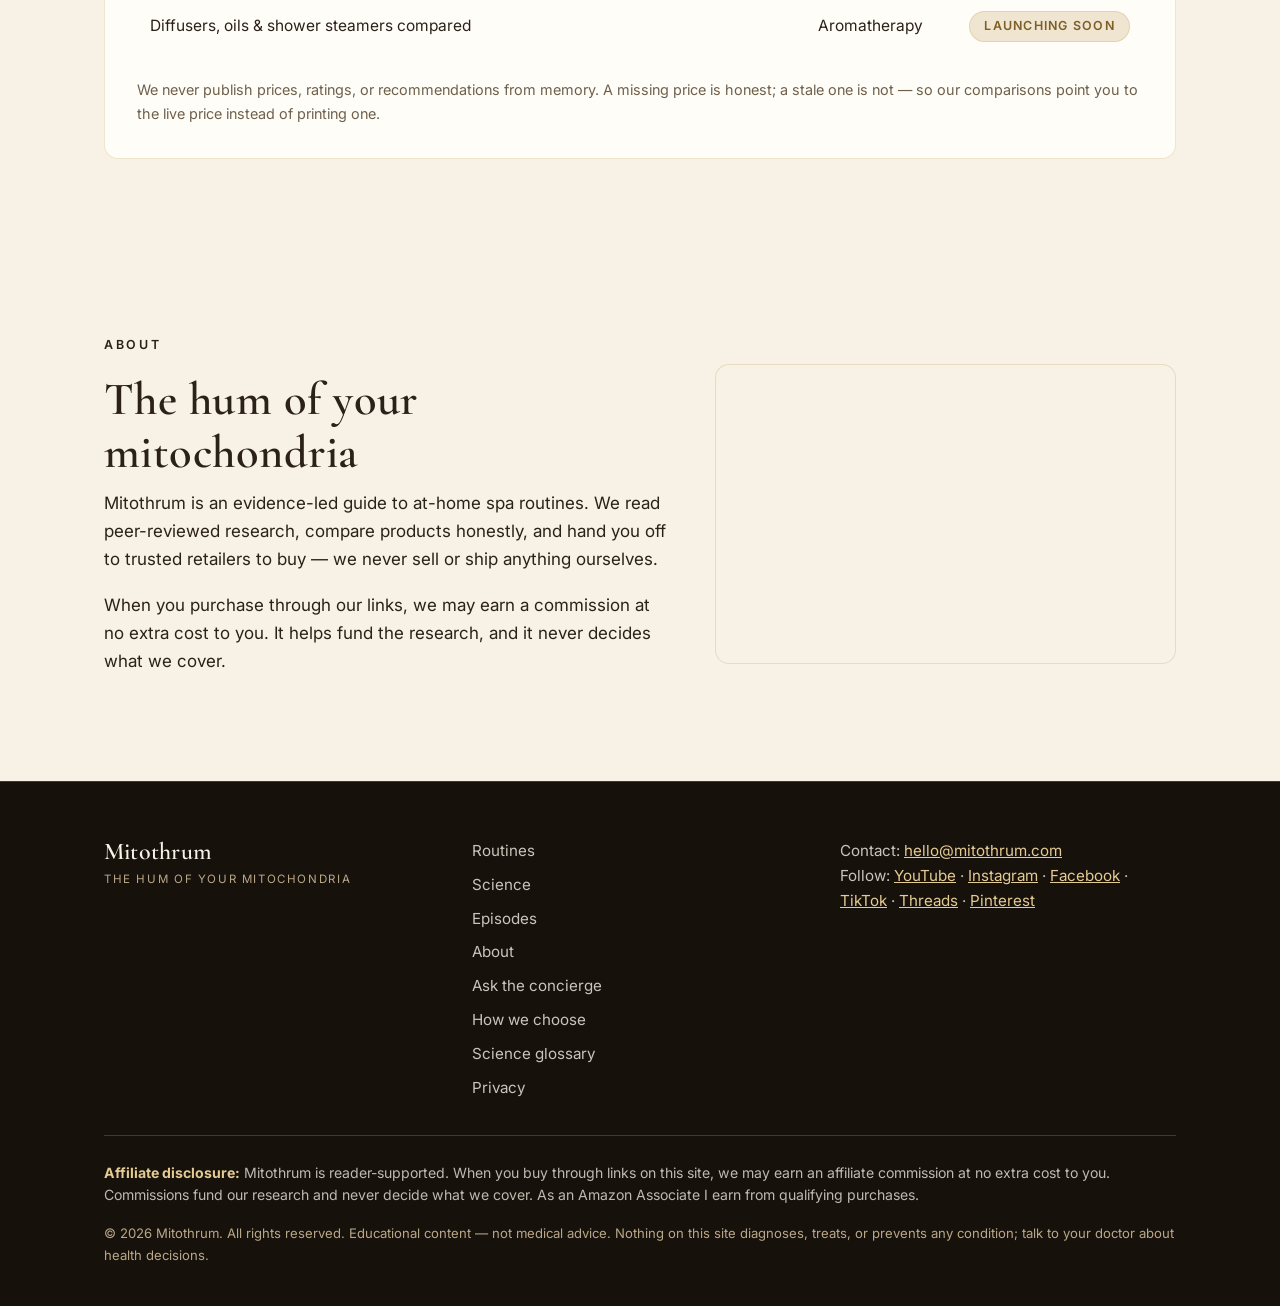
==== commit dd3df519: "SEO: search-first titles and Article schema on comparison pages Titles lead with search terms and en" ====
--- a/index.html
+++ b/index.html
@@ -26,7 +26,7 @@
   <meta name='impact-site-verification' value='788886a2-dd7c-474f-9dd1-61ce63d17f72'>
   <meta name="fo-verify" content="0272a5e9-9415-4978-af82-903f28641d34" />
   <meta name="p:domain_verify" content="9ca107a20935ddf5d4f38de25c0911fb"/>
-  <title>Mitothrum — At-Home Spa Routines, Guided by Honest Science</title>
+  <title>At-Home Spa Routines, Beauty Devices &amp; Sauna Guides | Mitothrum</title>
   <meta name="description" content="Mitothrum is an evidence-led guide to at-home spa routines: prestige skincare, beauty devices, infrared heat, bath & body, aromatherapy, and rest & ritual. We read the studies; you enjoy the ritual.">
   <meta property="og:type" content="website">
   <meta property="og:title" content="Mitothrum — At-Home Spa Routines, Guided by Honest Science">
